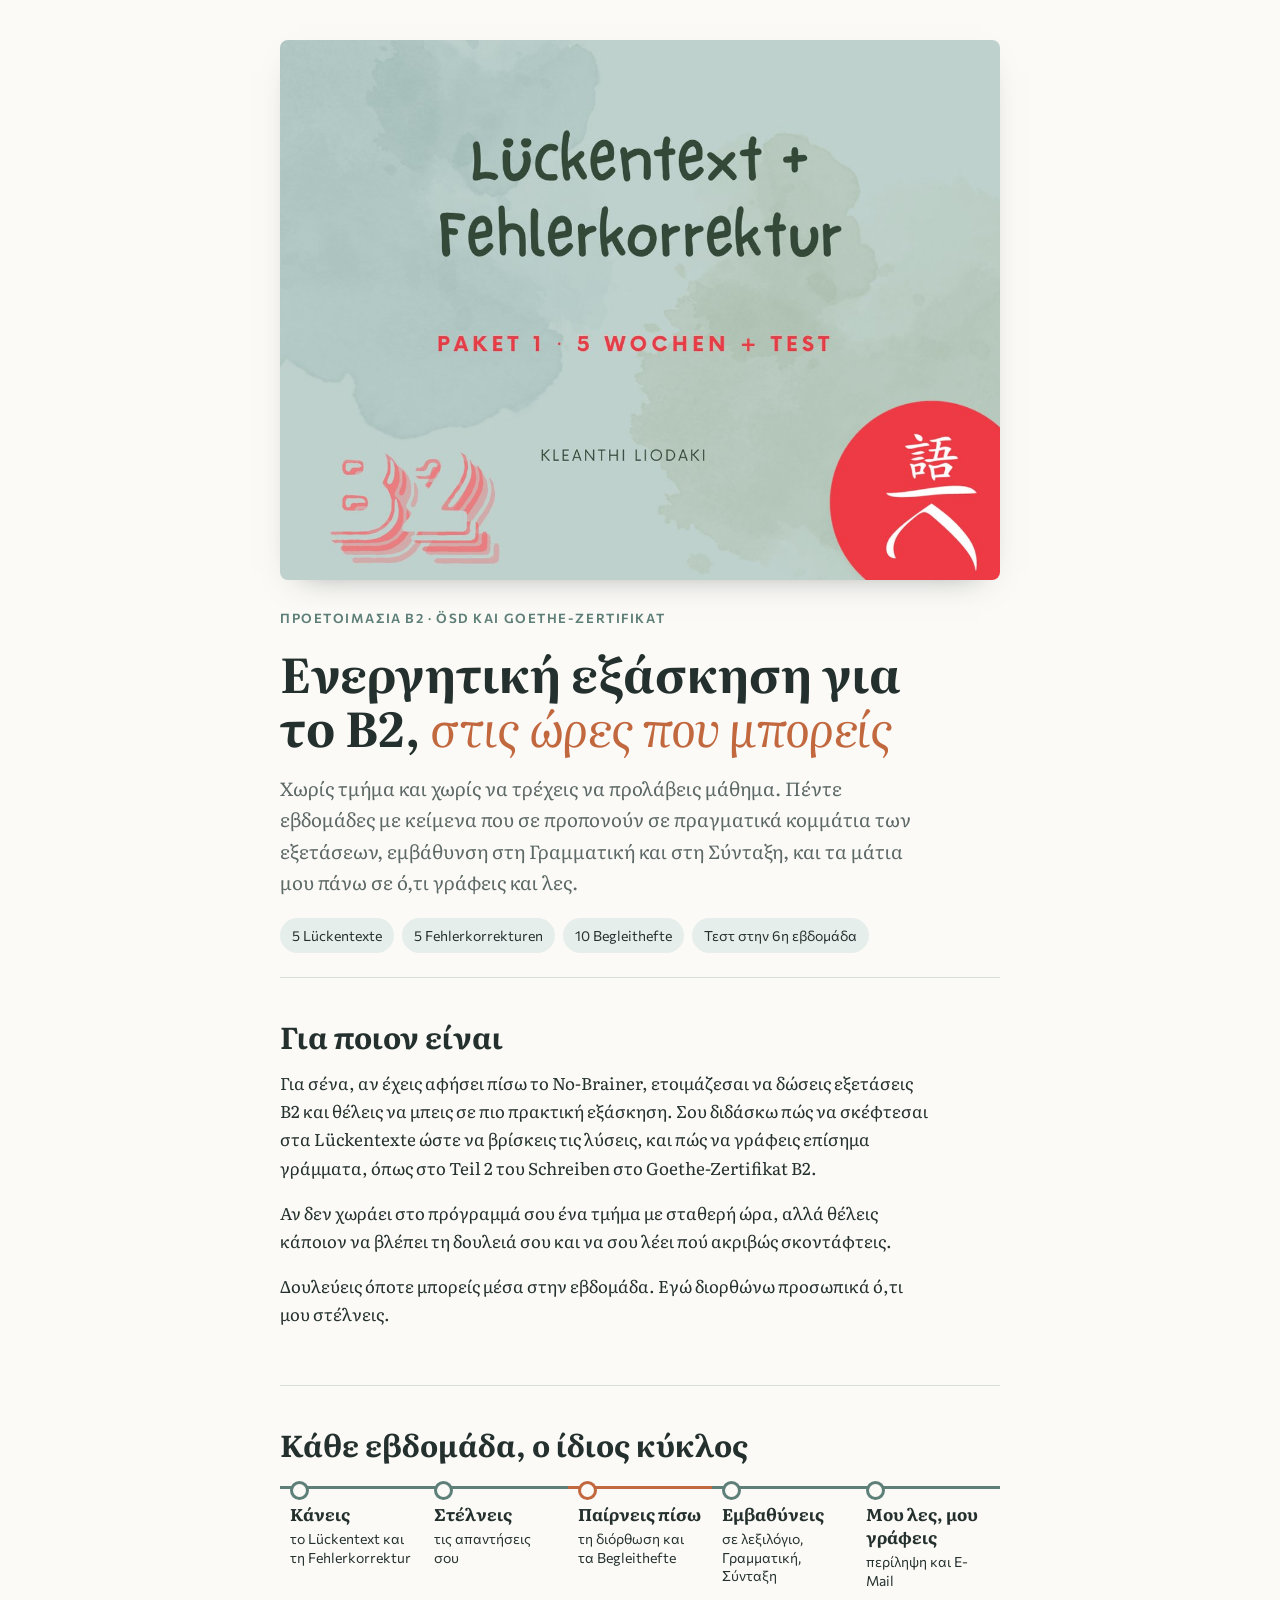
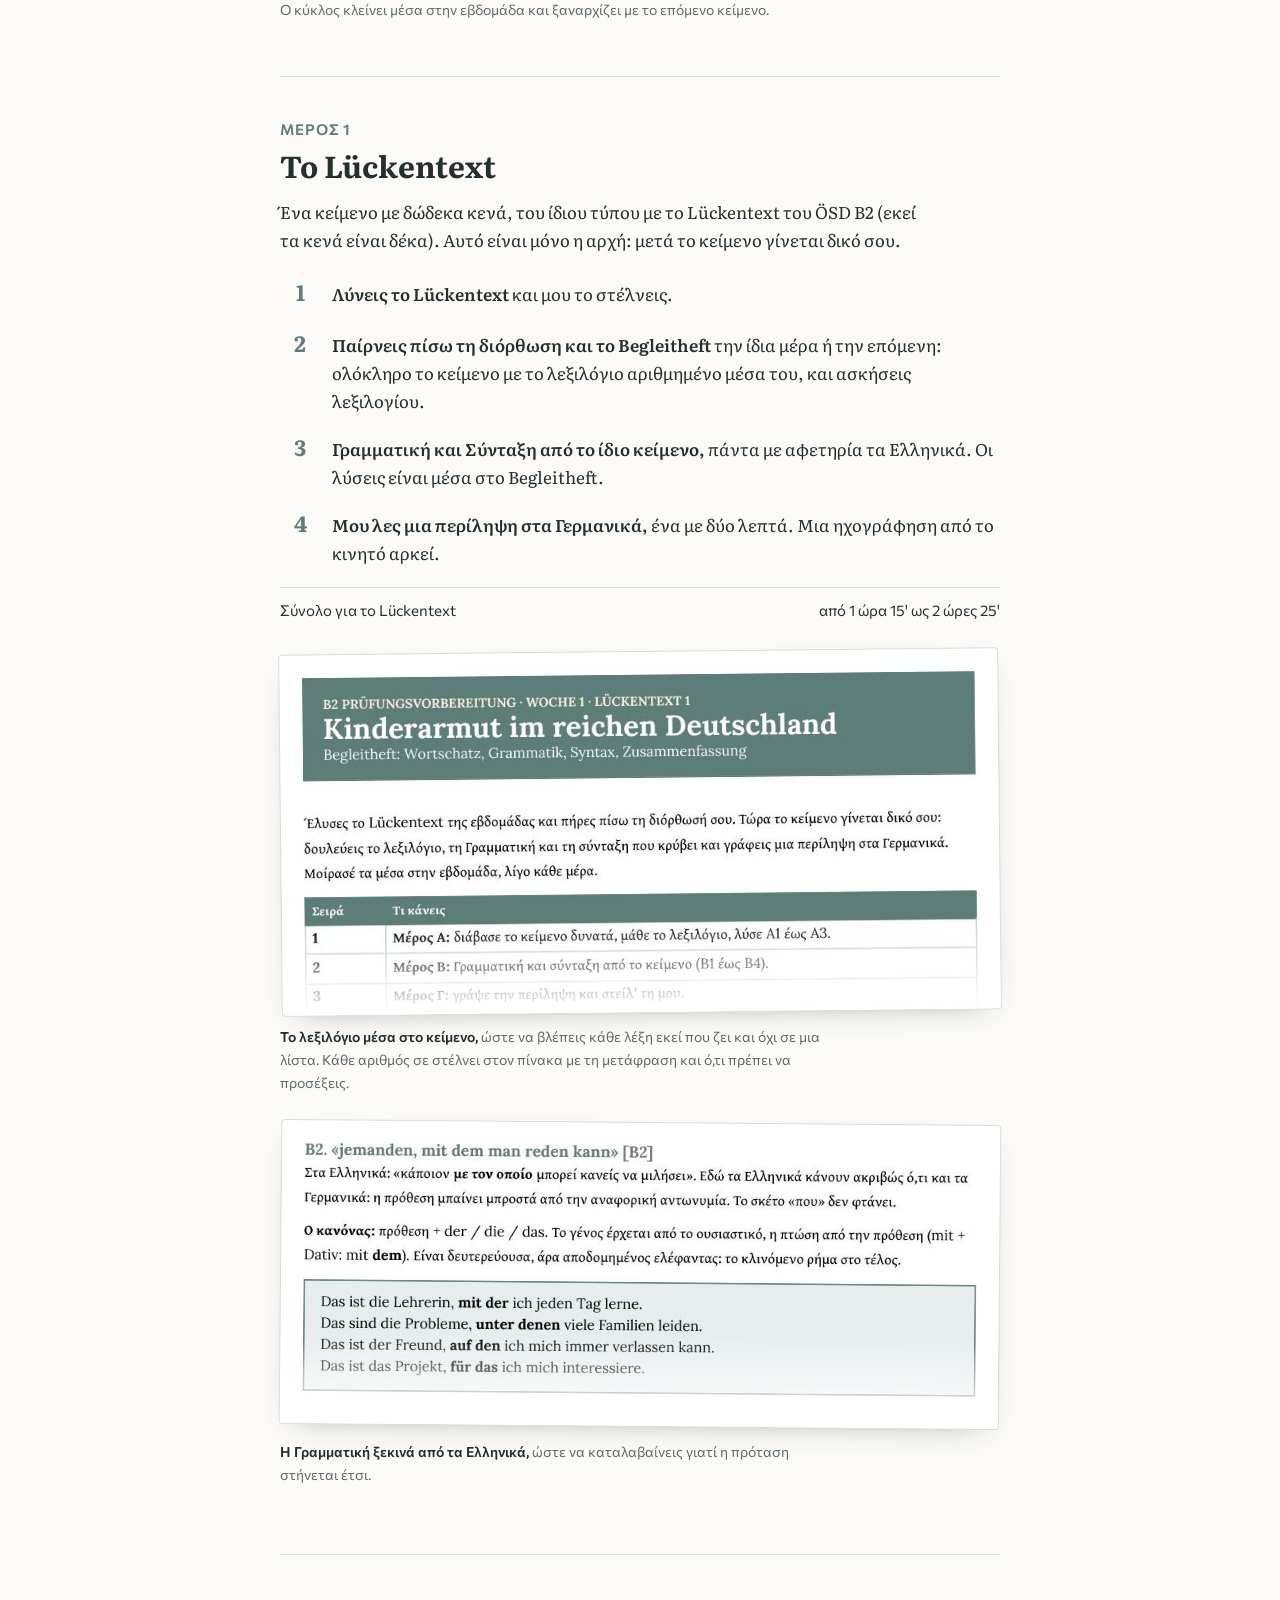
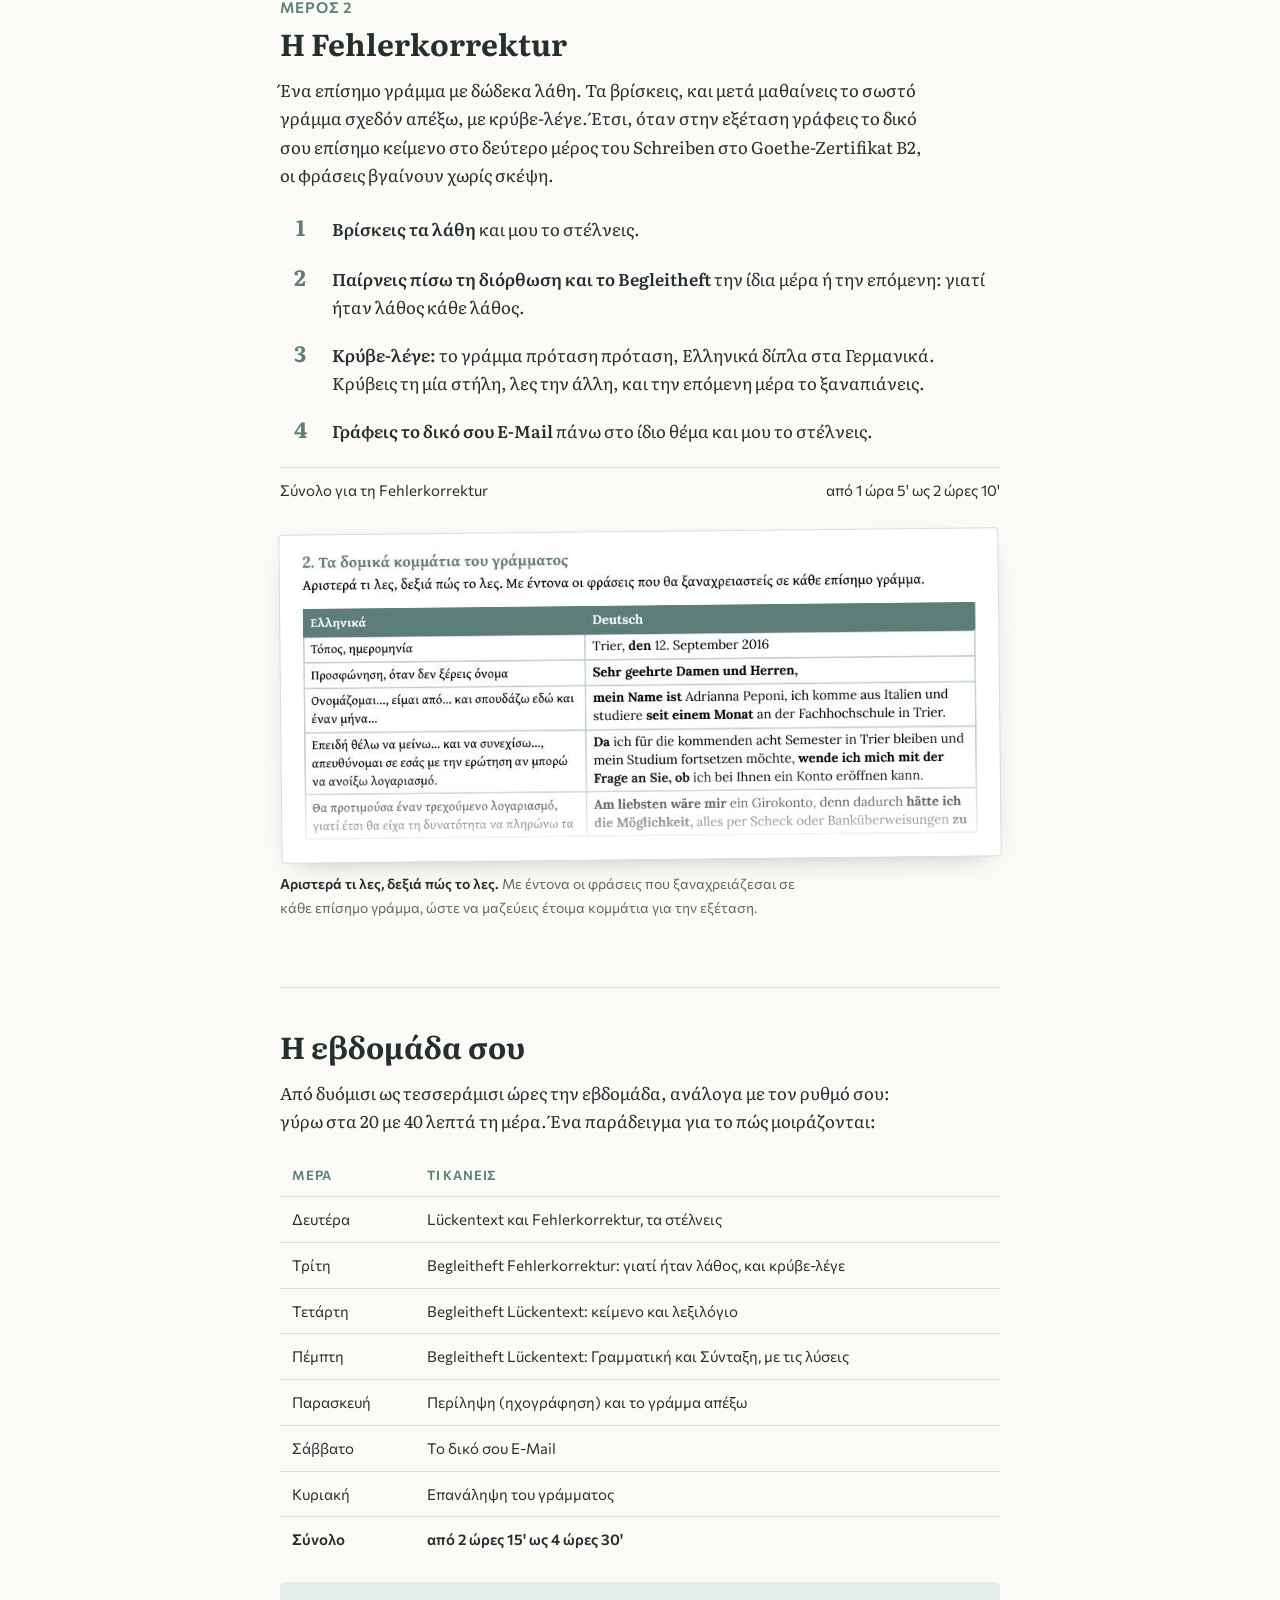
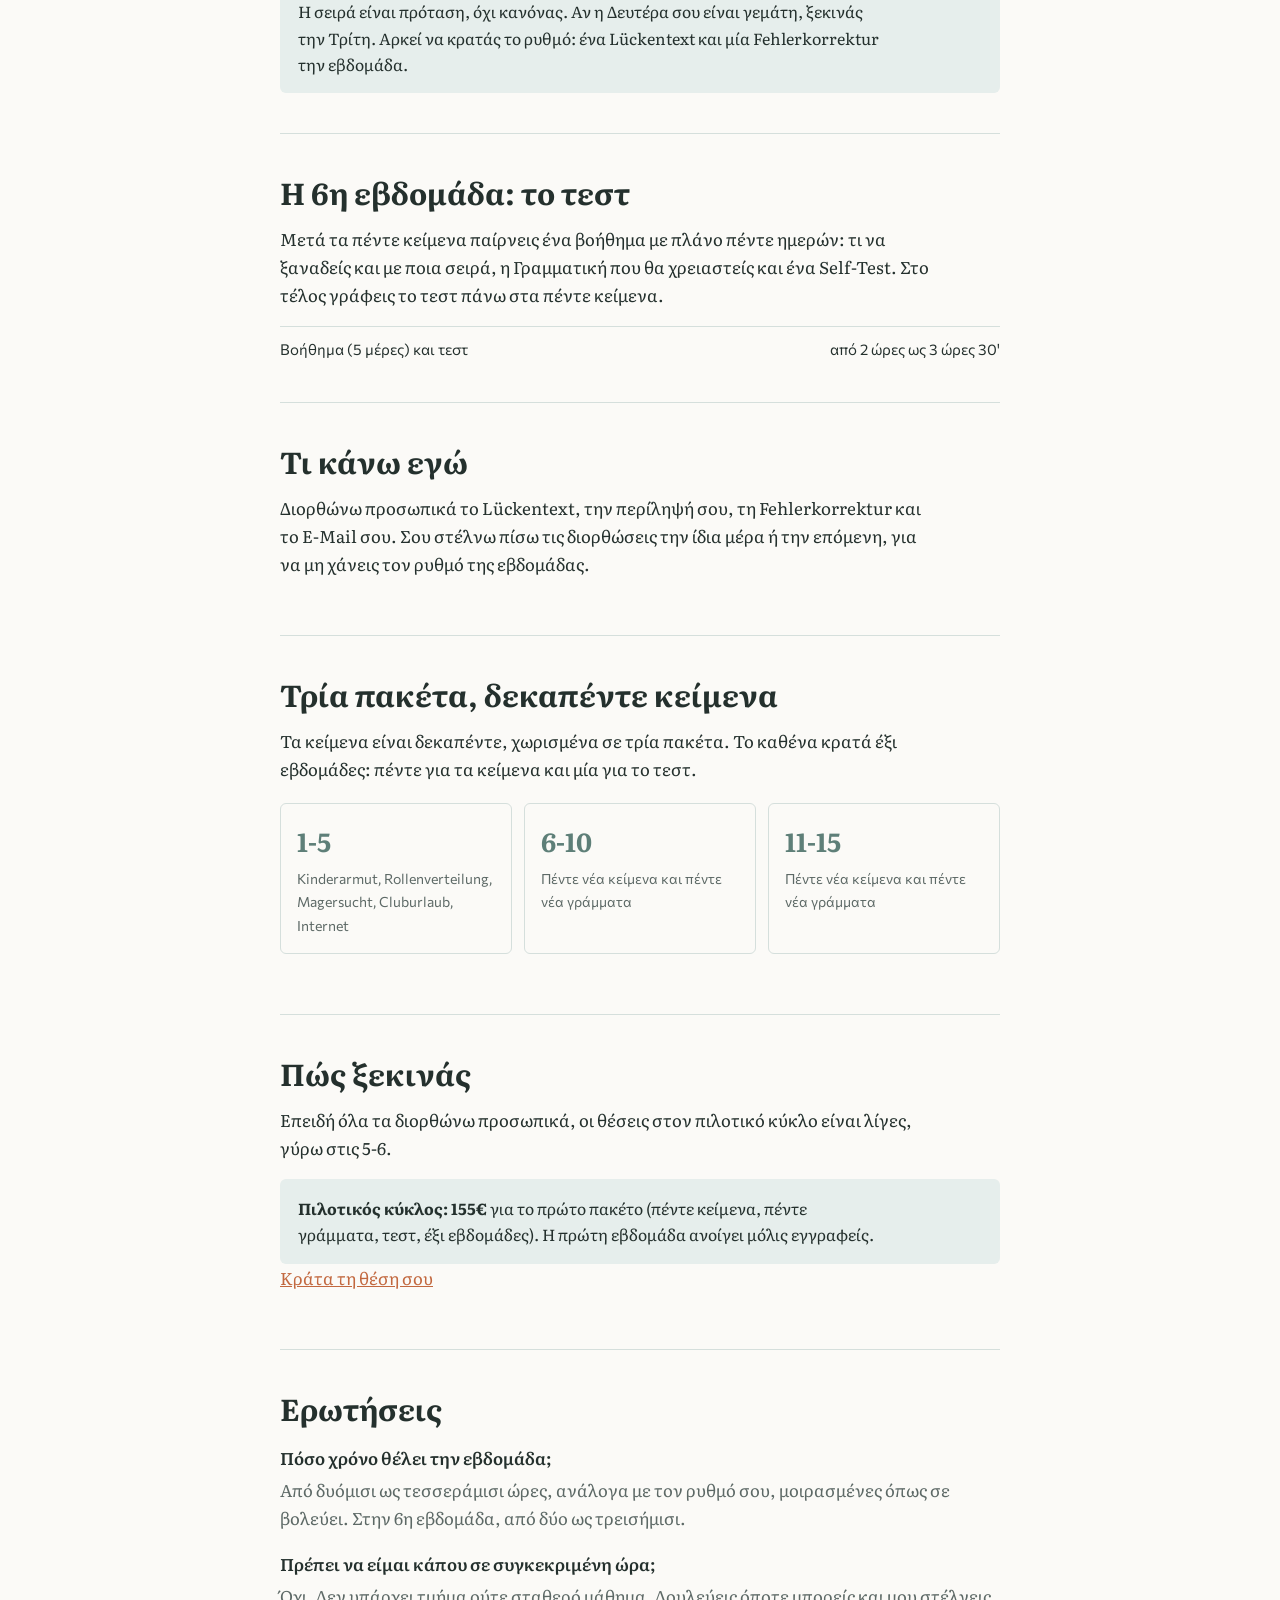
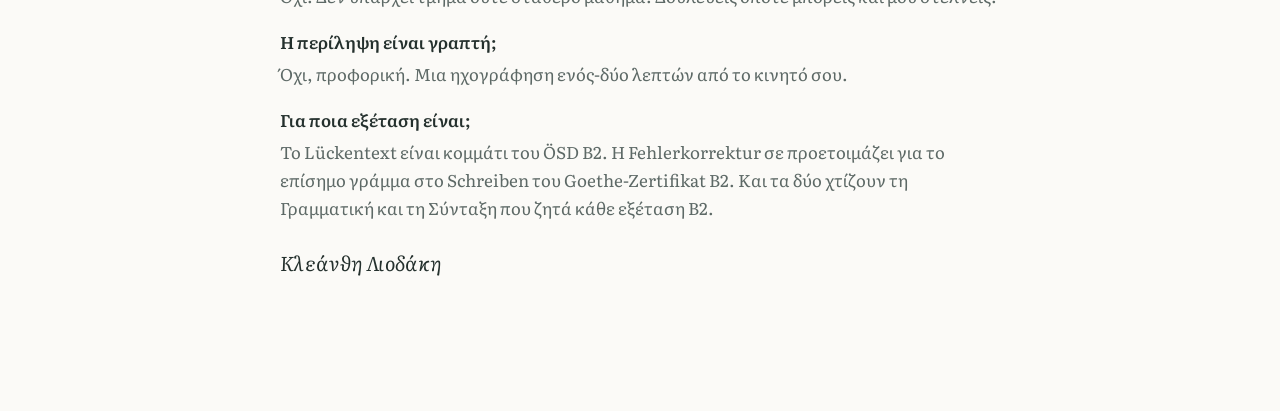
==== b2-lueckentext/index.html @ dd2ed9f5 "Add B2 Lückentext + Fehlerkorrektur page" ====
<!doctype html>
<html lang="el">
<head>
<meta charset="utf-8">
<meta name="viewport" content="width=device-width,initial-scale=1">
<meta name="robots" content="noindex">
<meta name="description" content="Πιλοτικός κύκλος B2: Lückentext + Fehlerkorrektur, πέντε εβδομάδες με προσωπική διόρθωση. Κλεάνθη Λιοδάκη.">
<meta property="og:title" content="B2 Lückentext + Fehlerkorrektur · Κλεάνθη Λιοδάκη">
<meta property="og:image" content="https://kleanthiliodaki.com/b2-lueckentext/cover.jpg">
<title>B2 Lückentext + Fehlerkorrektur · Κλεάνθη Λιοδάκη</title>
<link rel="preconnect" href="https://fonts.googleapis.com">
<link rel="preconnect" href="https://fonts.gstatic.com" crossorigin>
<link rel="stylesheet" href="https://fonts.googleapis.com/css2?family=Literata:ital,opsz,wght@0,7..72,400;0,7..72,600;0,7..72,700;1,7..72,400&family=Commissioner:wght@400;500;600&display=swap">
<style>
/* Layout: μία στήλη ανάγνωσης που κατεβαίνει σαν τη διαδρομή της εβδομάδας· δείγματα docs ως «φύλλα» πάνω στο χαρτί. Παλέτα από τα docs της Κλεάνθης. */
:root{
  --paper:#FBFAF7; --ink:#24302D; --muted:#5D6966; --sage:#5E7F78; --sage-soft:#E6EEEC;
  --clay:#C2683F; --clay-soft:#F6E6DC; --line:#D5DFDC; --sheet:#FFFFFF;
  --display:"Literata", Georgia, "Times New Roman", serif;
  --body:"Literata", Georgia, "Times New Roman", serif;
  --ui:"Commissioner", "Segoe UI", system-ui, sans-serif;
}
@media (prefers-color-scheme: dark){:root:not([data-theme="light"]){
  --paper:#161C1B; --ink:#E8EEEC; --muted:#A3B1AD; --sage:#8FB3AA; --sage-soft:#22302D;
  --clay:#E0906B; --clay-soft:#3A2A22; --line:#33413E; --sheet:#1E2624; color-scheme:dark}}
:root[data-theme="dark"]{
  --paper:#161C1B; --ink:#E8EEEC; --muted:#A3B1AD; --sage:#8FB3AA; --sage-soft:#22302D;
  --clay:#E0906B; --clay-soft:#3A2A22; --line:#33413E; --sheet:#1E2624; color-scheme:dark}
body{background:var(--paper);color:var(--ink);font-family:var(--body);font-size:17px;line-height:1.65;padding-inline:20px;padding-block:0 64px}
.wrap{max-width:720px;margin:0 auto}
.draft{font-family:var(--ui);font-size:13px;letter-spacing:.04em;background:var(--clay-soft);color:var(--clay);border:1px dashed var(--clay);padding:8px 12px;margin-top:20px;border-radius:6px}
header{padding-block:32px 24px}
.cover{display:block;width:100%;height:auto;border-radius:8px;margin-bottom:28px;box-shadow:0 12px 32px -20px rgba(36,48,45,.5)}
.eyebrow{font-family:var(--ui);font-size:13px;font-weight:600;letter-spacing:.12em;text-transform:uppercase;color:var(--sage)}
h1{font-family:var(--display);font-weight:700;font-size:clamp(32px,6vw,48px);line-height:1.12;margin:.35em 0 .4em;text-wrap:balance}
h1 em{font-style:italic;font-weight:400;color:var(--clay)}
.lead{font-size:19px;color:var(--muted);max-width:60ch}
h2{font-family:var(--display);font-size:clamp(24px,4vw,30px);line-height:1.2;margin:0 0 .5em;text-wrap:balance}
h3{font-family:var(--ui);font-size:15px;font-weight:600;letter-spacing:.06em;text-transform:uppercase;color:var(--sage);margin:0 0 .4em}
section{padding-block:40px;border-top:1px solid var(--line)}
p{margin:0 0 1em;max-width:65ch}
.pills{display:flex;flex-wrap:wrap;gap:8px;margin-top:20px}
.pill{font-family:var(--ui);font-size:14px;background:var(--sage-soft);color:var(--ink);padding:6px 12px;border-radius:999px}
/* ο κύκλος της εβδομάδας */
.loop{display:grid;grid-template-columns:repeat(5,minmax(0,1fr));gap:0;margin:24px 0 8px;counter-reset:s}
.loop div{position:relative;padding:14px 10px 0;border-top:3px solid var(--sage);font-family:var(--ui);font-size:14px;line-height:1.35;min-width:0}
.loop div:nth-child(3){border-top-color:var(--clay)}
.loop b{display:block;font-family:var(--display);font-size:17px;margin-bottom:4px}
.loop div::before{content:"";position:absolute;top:-8px;left:10px;width:13px;height:13px;border-radius:50%;background:var(--paper);border:3px solid var(--sage)}
.loop div:nth-child(3)::before{border-color:var(--clay)}
.loopnote{font-family:var(--ui);font-size:14px;color:var(--muted)}
@media (max-width:620px){.loop{grid-template-columns:1fr;gap:4px}.loop div{border-top:0;border-left:3px solid var(--sage);padding:4px 0 12px 18px}.loop div:nth-child(3){border-left-color:var(--clay)}.loop div::before{top:6px;left:-8px}}
/* βήματα */
ol.steps{list-style:none;padding:0;margin:20px 0;display:grid;gap:14px;counter-reset:st}
ol.steps li{counter-increment:st;display:grid;grid-template-columns:40px minmax(0,1fr);gap:12px;align-items:baseline}
ol.steps li::before{content:counter(st);font-family:var(--display);font-size:22px;font-weight:700;color:var(--sage);text-align:center}
ol.steps .t{font-family:var(--ui);font-size:14px;color:var(--muted);white-space:nowrap;font-variant-numeric:tabular-nums}
ol.steps strong{font-weight:600}
.total{font-family:var(--ui);font-size:15px;border-top:1px solid var(--line);padding-top:10px;display:flex;justify-content:space-between;gap:12px}
/* δείγματα */
figure{margin:28px 0}
.sheet{background:var(--sheet);border:1px solid var(--line);padding:10px;border-radius:4px;box-shadow:0 10px 30px -18px rgba(36,48,45,.45);transform:rotate(-.6deg);overflow:hidden;max-height:340px;position:relative}
figure:nth-of-type(even) .sheet{transform:rotate(.5deg)}
.sheet img{display:block;width:100%;height:auto}
.sheet::after{content:"";position:absolute;left:0;right:0;bottom:0;height:90px;background:linear-gradient(to bottom,rgba(255,255,255,0),var(--sheet))}
figcaption{font-family:var(--ui);font-size:14px;color:var(--muted);margin-top:12px;max-width:60ch}
figcaption b{color:var(--ink);font-weight:600}
/* εβδομάδα */
.tablebox{overflow-x:auto;margin:20px 0}
table{border-collapse:collapse;width:100%;font-family:var(--ui);font-size:15px}
th,td{text-align:left;padding:10px 12px;border-bottom:1px solid var(--line);vertical-align:top}
th{font-weight:600;font-size:13px;letter-spacing:.06em;text-transform:uppercase;color:var(--sage)}
td.m{text-align:right;white-space:nowrap;font-variant-numeric:tabular-nums}
tr.wait td{color:var(--muted);font-style:italic}
tr.sum td{font-weight:600;border-bottom:0}
.note{background:var(--sage-soft);padding:16px 18px;border-radius:6px;font-size:16px}
.note p:last-child{margin:0}
.packs{display:grid;grid-template-columns:repeat(3,minmax(0,1fr));gap:12px;margin:20px 0}
.pack{border:1px solid var(--line);padding:16px;border-radius:6px;min-width:0}
.pack .n{font-family:var(--display);font-size:26px;font-weight:700;color:var(--sage)}
.pack p{font-family:var(--ui);font-size:14px;color:var(--muted);margin:4px 0 0}
@media (max-width:620px){.packs{grid-template-columns:1fr}}
dl{margin:0}
dt{font-weight:600;margin-top:18px}
dd{margin:4px 0 0;color:var(--muted)}
.sign{font-family:var(--display);font-style:italic;font-size:20px;margin-top:24px}
a{color:var(--clay)}
@media (prefers-reduced-motion:reduce){*{transition:none!important}}
</style>
</head>
<body>
<div class="wrap">

<header>
  <img class="cover" src="cover.jpg" alt="Lückentext + Fehlerkorrektur · Paket 1 · 5 Wochen + Test" width="1200" height="900">
  <div class="eyebrow">Προετοιμασία B2 · ÖSD και Goethe-Zertifikat</div>
  <h1>Ενεργητική εξάσκηση για το B2, <em>στις ώρες που μπορείς</em></h1>
  <p class="lead">Χωρίς τμήμα και χωρίς να τρέχεις να προλάβεις μάθημα. Πέντε εβδομάδες με κείμενα που σε προπονούν σε πραγματικά κομμάτια των εξετάσεων, εμβάθυνση στη Γραμματική και στη Σύνταξη, και τα μάτια μου πάνω σε ό,τι γράφεις και λες.</p>
  <div class="pills"><span class="pill">5 Lückentexte</span><span class="pill">5 Fehlerkorrekturen</span><span class="pill">10 Begleithefte</span><span class="pill">Τεστ στην 6η εβδομάδα</span></div>
</header>

<section>
  <h2>Για ποιον είναι</h2>
  <p>Για σένα, αν έχεις αφήσει πίσω το No-Brainer, ετοιμάζεσαι να δώσεις εξετάσεις B2 και θέλεις να μπεις σε πιο πρακτική εξάσκηση. Σου διδάσκω πώς να σκέφτεσαι στα Lückentexte ώστε να βρίσκεις τις λύσεις, και πώς να γράφεις επίσημα γράμματα, όπως στο Teil 2 του Schreiben στο Goethe-Zertifikat B2.</p>
  <p>Αν δεν χωράει στο πρόγραμμά σου ένα τμήμα με σταθερή ώρα, αλλά θέλεις κάποιον να βλέπει τη δουλειά σου και να σου λέει πού ακριβώς σκοντάφτεις.</p>
  <p>Δουλεύεις όποτε μπορείς μέσα στην εβδομάδα. Εγώ διορθώνω προσωπικά ό,τι μου στέλνεις.</p>
</section>

<section>
  <h2>Κάθε εβδομάδα, ο ίδιος κύκλος</h2>
  <div class="loop" aria-label="Ο κύκλος της εβδομάδας">
    <div><b>Κάνεις</b>το Lückentext και τη Fehlerkorrektur</div>
    <div><b>Στέλνεις</b>τις απαντήσεις σου</div>
    <div><b>Παίρνεις πίσω</b>τη διόρθωση και τα Begleithefte</div>
    <div><b>Εμβαθύνεις</b>σε λεξιλόγιο, Γραμματική, Σύνταξη</div>
    <div><b>Μου λες, μου γράφεις</b>περίληψη και E-Mail</div>
  </div>
  <p class="loopnote">Ο κύκλος κλείνει μέσα στην εβδομάδα και ξαναρχίζει με το επόμενο κείμενο.</p>
</section>

<section>
  <h3>Μέρος 1</h3>
  <h2>Το Lückentext</h2>
  <p>Ένα κείμενο με δώδεκα κενά, του ίδιου τύπου με το Lückentext του ÖSD B2 (εκεί τα κενά είναι δέκα). Αυτό είναι μόνο η αρχή: μετά το κείμενο γίνεται δικό σου.</p>
  <ol class="steps">
    <li><span><strong>Λύνεις το Lückentext</strong> και μου το στέλνεις.</span></li>
    <li><span><strong>Παίρνεις πίσω τη διόρθωση και το Begleitheft</strong> την ίδια μέρα ή την επόμενη: ολόκληρο το κείμενο με το λεξιλόγιο αριθμημένο μέσα του, και ασκήσεις λεξιλογίου.</span></li>
    <li><span><strong>Γραμματική και Σύνταξη από το ίδιο κείμενο,</strong> πάντα με αφετηρία τα Ελληνικά. Οι λύσεις είναι μέσα στο Begleitheft.</span></li>
    <li><span><strong>Μου λες μια περίληψη στα Γερμανικά,</strong> ένα με δύο λεπτά. Μια ηχογράφηση από το κινητό αρκεί.</span></li>
  </ol>
  <div class="total"><span>Σύνολο για το Lückentext</span><span>από 1 ώρα 15' ως 2 ώρες 25'</span></div>

  <figure>
    <div class="sheet"><img src="probe-text.jpg" alt="Πρώτη σελίδα Begleitheft: το κείμενο Kinderarmut με αριθμημένες λέξεις και πίνακα λεξιλογίου" width="879" height="708"></div>
    <figcaption><b>Το λεξιλόγιο μέσα στο κείμενο,</b> ώστε να βλέπεις κάθε λέξη εκεί που ζει και όχι σε μια λίστα. Κάθε αριθμός σε στέλνει στον πίνακα με τη μετάφραση και ό,τι πρέπει να προσέξεις.</figcaption>
  </figure>
  <figure>
    <div class="sheet"><img src="probe-grammatik.jpg" alt="Άσκηση Γραμματικής: αναφορική πρόταση με πρόθεση, με εξήγηση από τα Ελληνικά" width="879" height="357"></div>
    <figcaption><b>Η Γραμματική ξεκινά από τα Ελληνικά,</b> ώστε να καταλαβαίνεις γιατί η πρόταση στήνεται έτσι.</figcaption>
  </figure>
</section>

<section>
  <h3>Μέρος 2</h3>
  <h2>Η Fehlerkorrektur</h2>
  <p>Ένα επίσημο γράμμα με δώδεκα λάθη. Τα βρίσκεις, και μετά μαθαίνεις το σωστό γράμμα σχεδόν απέξω, με κρύβε-λέγε. Έτσι, όταν στην εξέταση γράφεις το δικό σου επίσημο κείμενο στο δεύτερο μέρος του Schreiben στο Goethe-Zertifikat B2, οι φράσεις βγαίνουν χωρίς σκέψη.</p>
  <ol class="steps">
    <li><span><strong>Βρίσκεις τα λάθη</strong> και μου το στέλνεις.</span></li>
    <li><span><strong>Παίρνεις πίσω τη διόρθωση και το Begleitheft</strong> την ίδια μέρα ή την επόμενη: γιατί ήταν λάθος κάθε λάθος.</span></li>
    <li><span><strong>Κρύβε-λέγε:</strong> το γράμμα πρόταση πρόταση, Ελληνικά δίπλα στα Γερμανικά. Κρύβεις τη μία στήλη, λες την άλλη, και την επόμενη μέρα το ξαναπιάνεις.</span></li>
    <li><span><strong>Γράφεις το δικό σου E-Mail</strong> πάνω στο ίδιο θέμα και μου το στέλνεις.</span></li>
  </ol>
  <div class="total"><span>Σύνολο για τη Fehlerkorrektur</span><span>από 1 ώρα 5' ως 2 ώρες 10'</span></div>

  <figure>
    <div class="sheet"><img src="probe-kryve.jpg" alt="Πίνακας κρύβε-λέγε: ελληνική απόδοση δίπλα στο γερμανικό επίσημο γράμμα" width="879" height="387"></div>
    <figcaption><b>Αριστερά τι λες, δεξιά πώς το λες.</b> Με έντονα οι φράσεις που ξαναχρειάζεσαι σε κάθε επίσημο γράμμα, ώστε να μαζεύεις έτοιμα κομμάτια για την εξέταση.</figcaption>
  </figure>
</section>

<section>
  <h2>Η εβδομάδα σου</h2>
  <p>Από δυόμισι ως τεσσεράμισι ώρες την εβδομάδα, ανάλογα με τον ρυθμό σου: γύρω στα 20 με 40 λεπτά τη μέρα. Ένα παράδειγμα για το πώς μοιράζονται:</p>
  <div class="tablebox"><table>
    <thead><tr><th>Μέρα</th><th>Τι κάνεις</th></tr></thead>
    <tbody>
      <tr><td>Δευτέρα</td><td>Lückentext και Fehlerkorrektur, τα στέλνεις</td></tr>
      <tr><td>Τρίτη</td><td>Begleitheft Fehlerkorrektur: γιατί ήταν λάθος, και κρύβε-λέγε</td></tr>
      <tr><td>Τετάρτη</td><td>Begleitheft Lückentext: κείμενο και λεξιλόγιο</td></tr>
      <tr><td>Πέμπτη</td><td>Begleitheft Lückentext: Γραμματική και Σύνταξη, με τις λύσεις</td></tr>
      <tr><td>Παρασκευή</td><td>Περίληψη (ηχογράφηση) και το γράμμα απέξω</td></tr>
      <tr><td>Σάββατο</td><td>Το δικό σου E-Mail</td></tr>
      <tr><td>Κυριακή</td><td>Επανάληψη του γράμματος</td></tr>
      <tr class="sum"><td>Σύνολο</td><td>από 2 ώρες 15' ως 4 ώρες 30'</td></tr>
    </tbody>
  </table></div>
  <div class="note"><p>Η σειρά είναι πρόταση, όχι κανόνας. Αν η Δευτέρα σου είναι γεμάτη, ξεκινάς την Τρίτη. Αρκεί να κρατάς το ρυθμό: ένα Lückentext και μία Fehlerkorrektur την εβδομάδα.</p></div>
</section>

<section>
  <h2>Η 6η εβδομάδα: το τεστ</h2>
  <p>Μετά τα πέντε κείμενα παίρνεις ένα βοήθημα με πλάνο πέντε ημερών: τι να ξαναδείς και με ποια σειρά, η Γραμματική που θα χρειαστείς και ένα Self-Test. Στο τέλος γράφεις το τεστ πάνω στα πέντε κείμενα.</p>
  <div class="total"><span>Βοήθημα (5 μέρες) και τεστ</span><span>από 2 ώρες ως 3 ώρες 30'</span></div>
</section>

<section>
  <h2>Τι κάνω εγώ</h2>
  <p>Διορθώνω προσωπικά το Lückentext, την περίληψή σου, τη Fehlerkorrektur και το E-Mail σου. Σου στέλνω πίσω τις διορθώσεις την ίδια μέρα ή την επόμενη, για να μη χάνεις τον ρυθμό της εβδομάδας.</p>
</section>

<section>
  <h2>Τρία πακέτα, δεκαπέντε κείμενα</h2>
  <p>Τα κείμενα είναι δεκαπέντε, χωρισμένα σε τρία πακέτα. Το καθένα κρατά έξι εβδομάδες: πέντε για τα κείμενα και μία για το τεστ.</p>
  <div class="packs">
    <div class="pack"><div class="n">1-5</div><p>Kinderarmut, Rollenverteilung, Magersucht, Cluburlaub, Internet</p></div>
    <div class="pack"><div class="n">6-10</div><p>Πέντε νέα κείμενα και πέντε νέα γράμματα</p></div>
    <div class="pack"><div class="n">11-15</div><p>Πέντε νέα κείμενα και πέντε νέα γράμματα</p></div>
  </div>
</section>

<section>
  <h2>Πώς ξεκινάς</h2>
  <p>Επειδή όλα τα διορθώνω προσωπικά, οι θέσεις στον πιλοτικό κύκλο είναι λίγες, γύρω στις 5-6.</p>
  <div class="note"><p><b>Πιλοτικός κύκλος: 155€</b> για το πρώτο πακέτο (πέντε κείμενα, πέντε γράμματα, τεστ, έξι εβδομάδες). Η πρώτη εβδομάδα ανοίγει μόλις εγγραφείς.</p></div>
  <p><a href="https://kleanthi.thrivecart.com/b2-lueckentext-fehlerkorrektur/">Κράτα τη θέση σου</a></p>
</section>

<section>
  <h2>Ερωτήσεις</h2>
  <dl>
    <dt>Πόσο χρόνο θέλει την εβδομάδα;</dt>
    <dd>Από δυόμισι ως τεσσεράμισι ώρες, ανάλογα με τον ρυθμό σου, μοιρασμένες όπως σε βολεύει. Στην 6η εβδομάδα, από δύο ως τρεισήμισι.</dd>
    <dt>Πρέπει να είμαι κάπου σε συγκεκριμένη ώρα;</dt>
    <dd>Όχι. Δεν υπάρχει τμήμα ούτε σταθερό μάθημα. Δουλεύεις όποτε μπορείς και μου στέλνεις.</dd>
    <dt>Η περίληψη είναι γραπτή;</dt>
    <dd>Όχι, προφορική. Μια ηχογράφηση ενός-δύο λεπτών από το κινητό σου.</dd>
    <dt>Για ποια εξέταση είναι;</dt>
    <dd>Το Lückentext είναι κομμάτι του ÖSD B2. Η Fehlerkorrektur σε προετοιμάζει για το επίσημο γράμμα στο Schreiben του Goethe-Zertifikat B2. Και τα δύο χτίζουν τη Γραμματική και τη Σύνταξη που ζητά κάθε εξέταση B2.</dd>
  </dl>
  <p class="sign">Κλεάνθη Λιοδάκη</p>
</section>
</div>

</body>
</html>
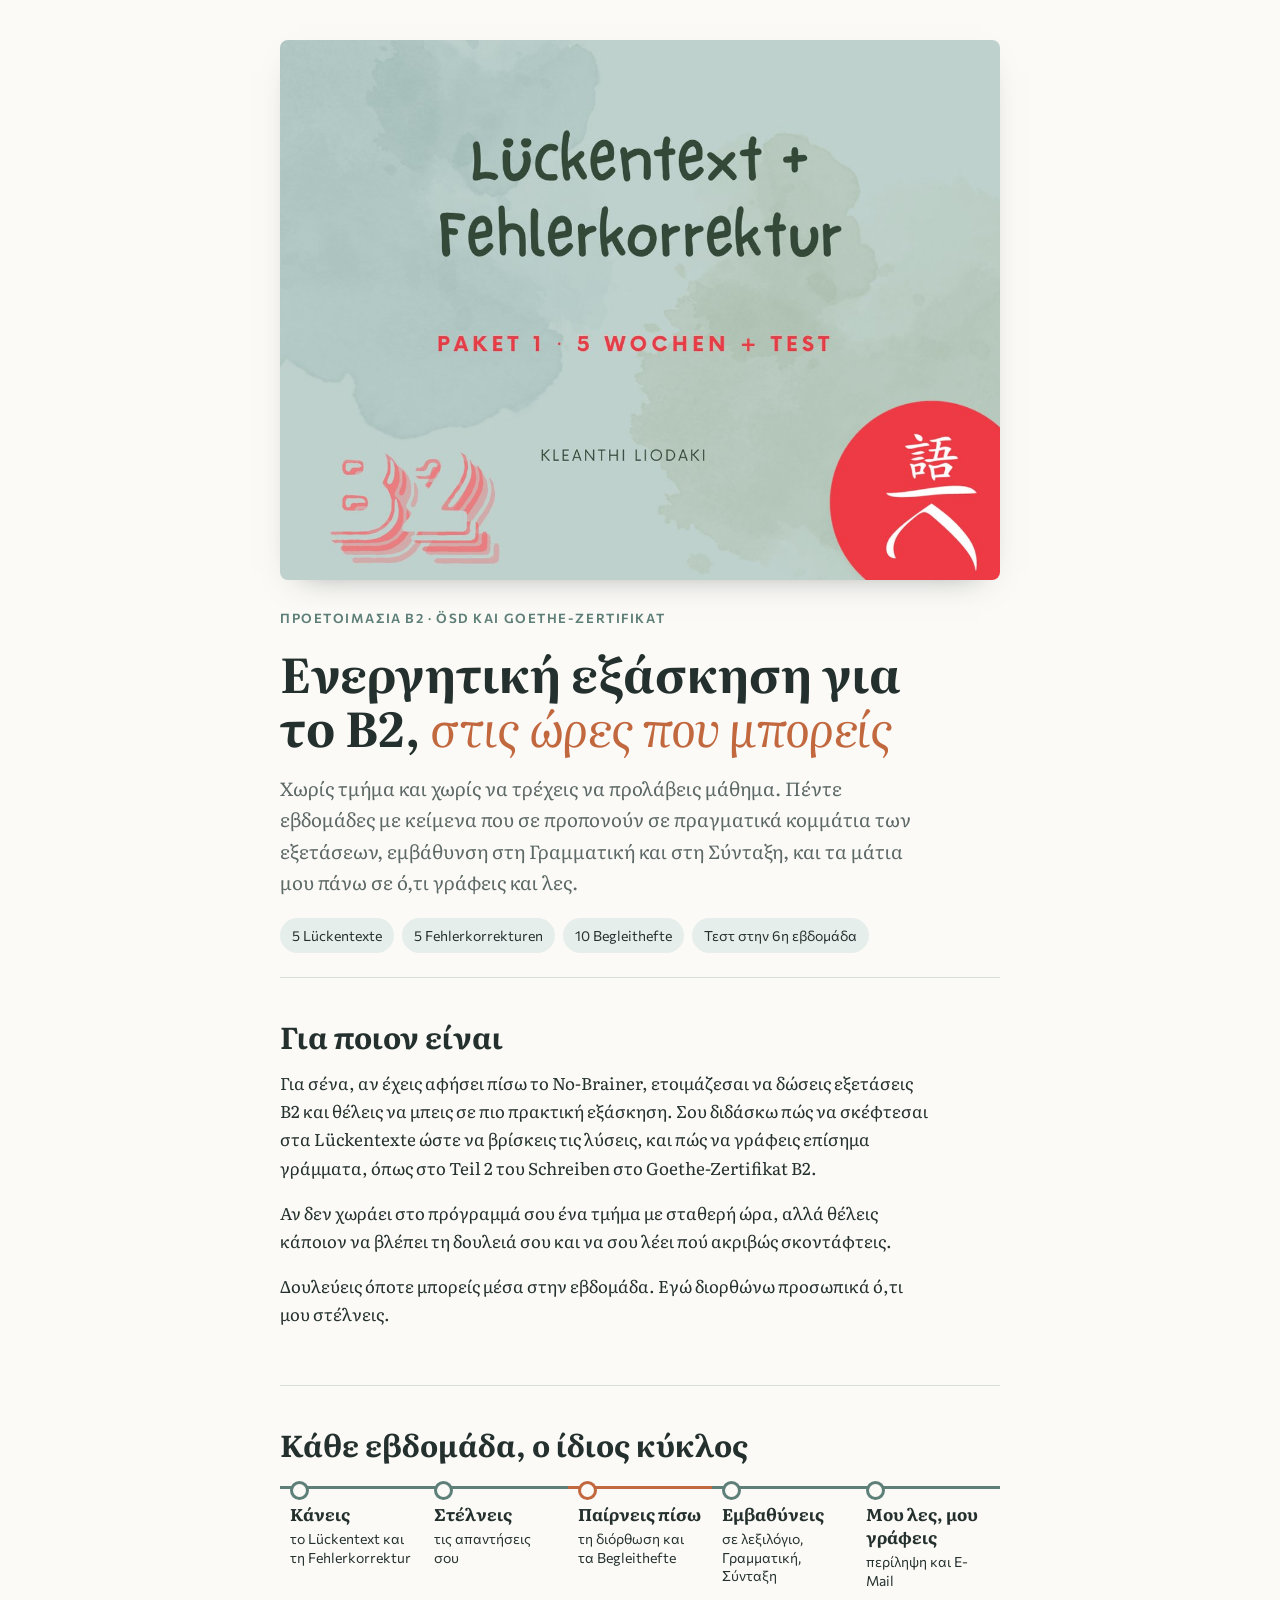
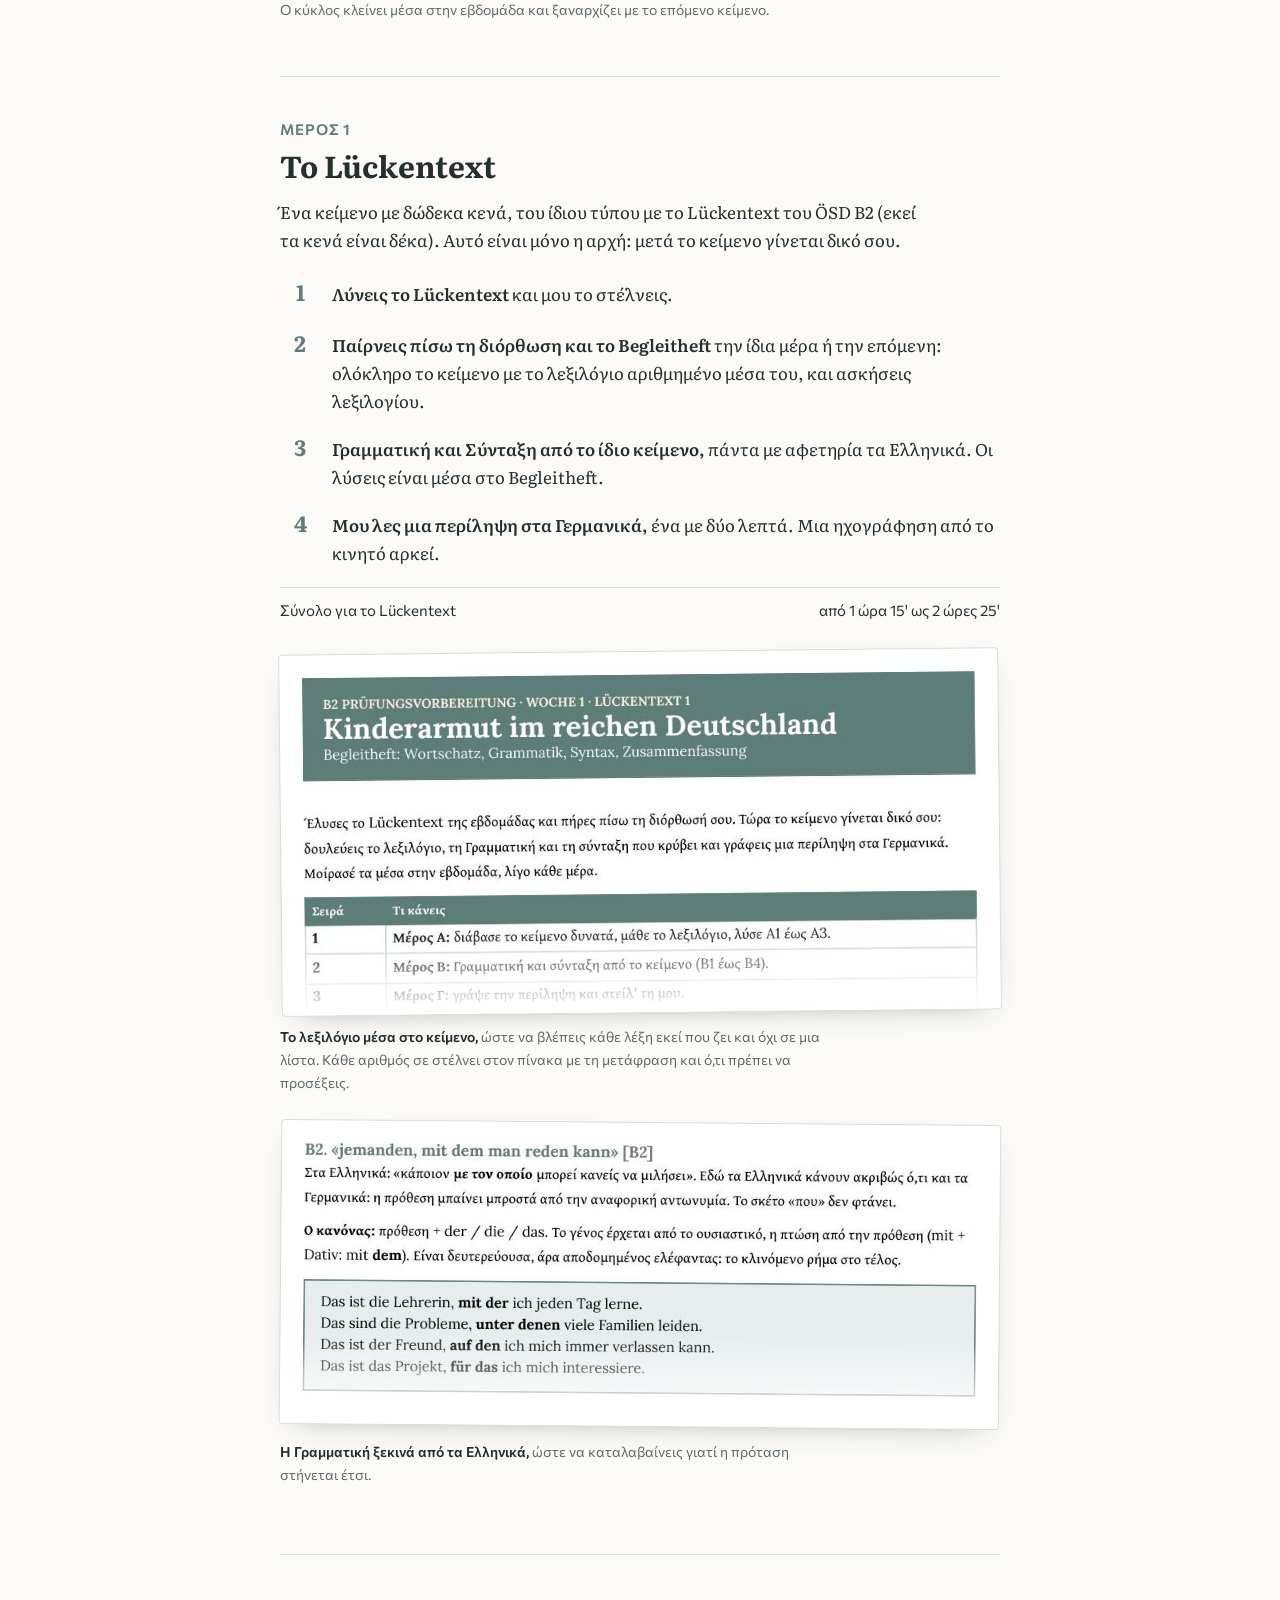
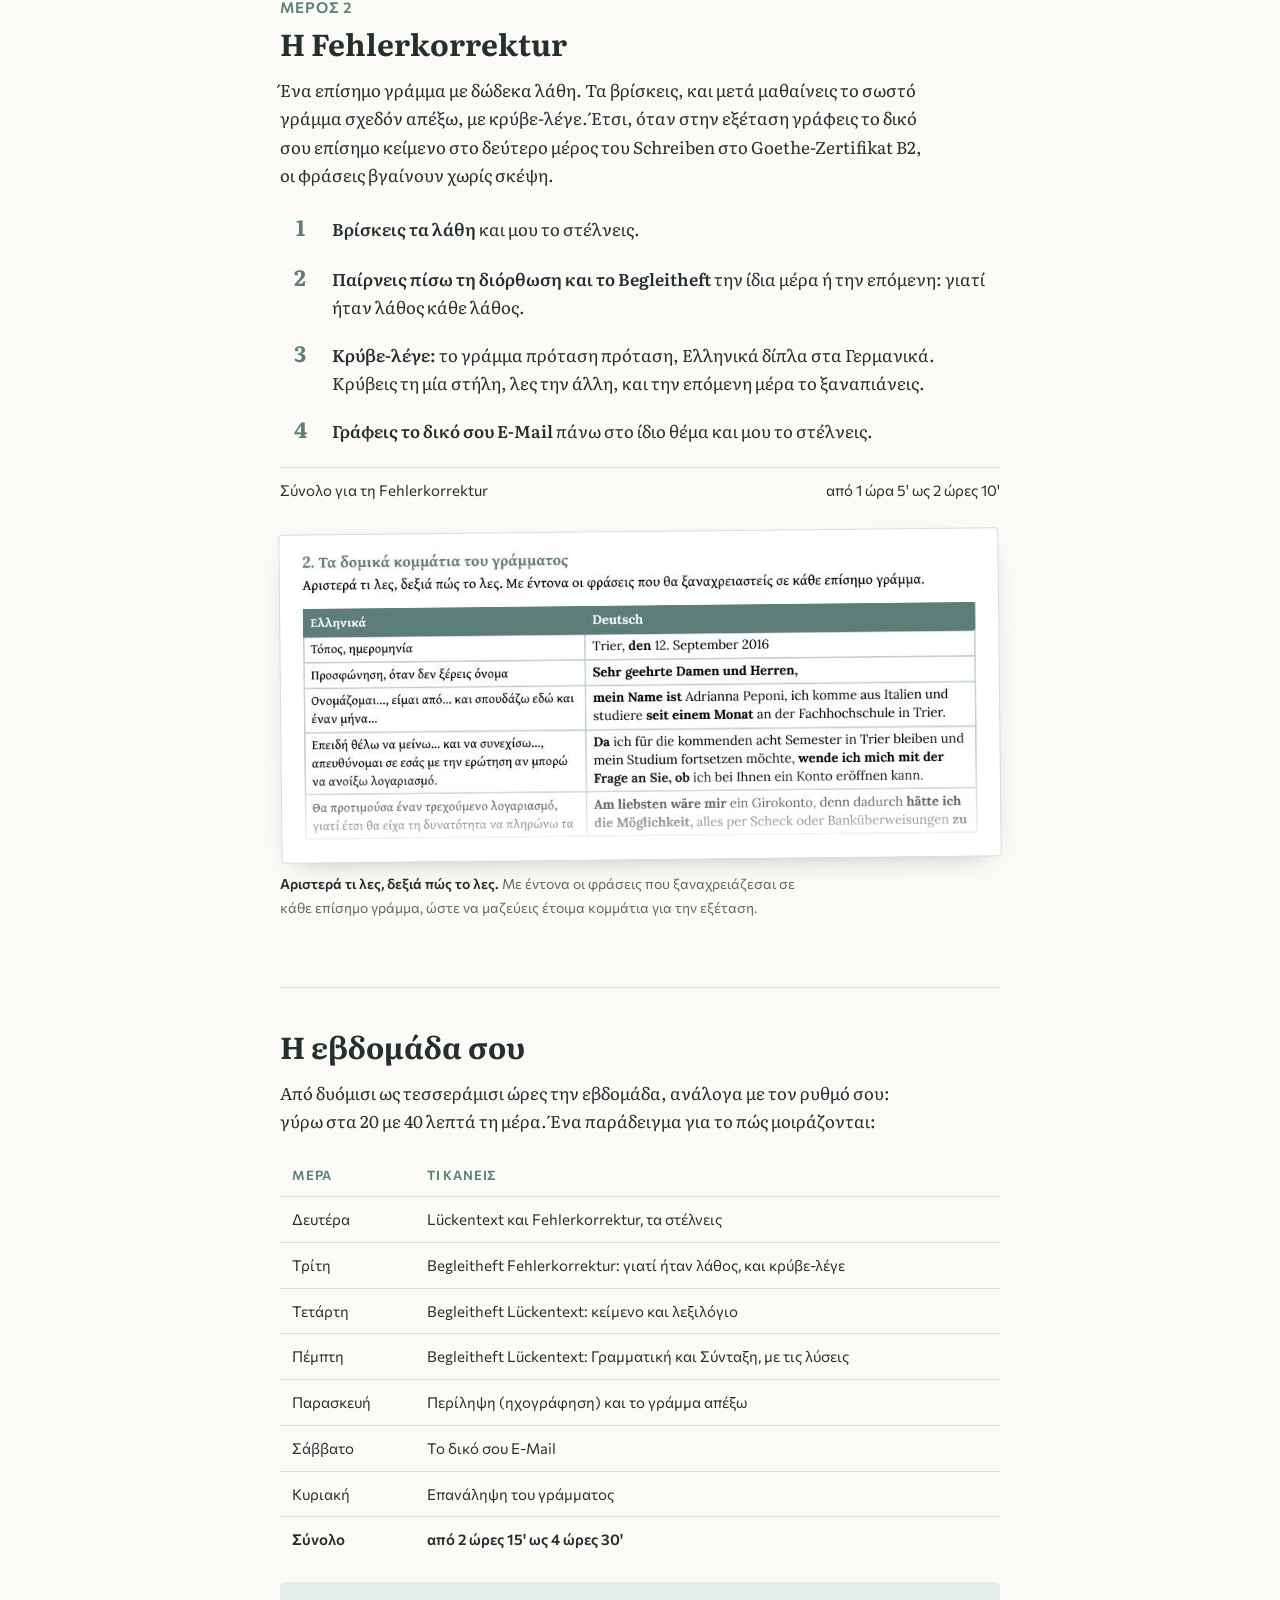
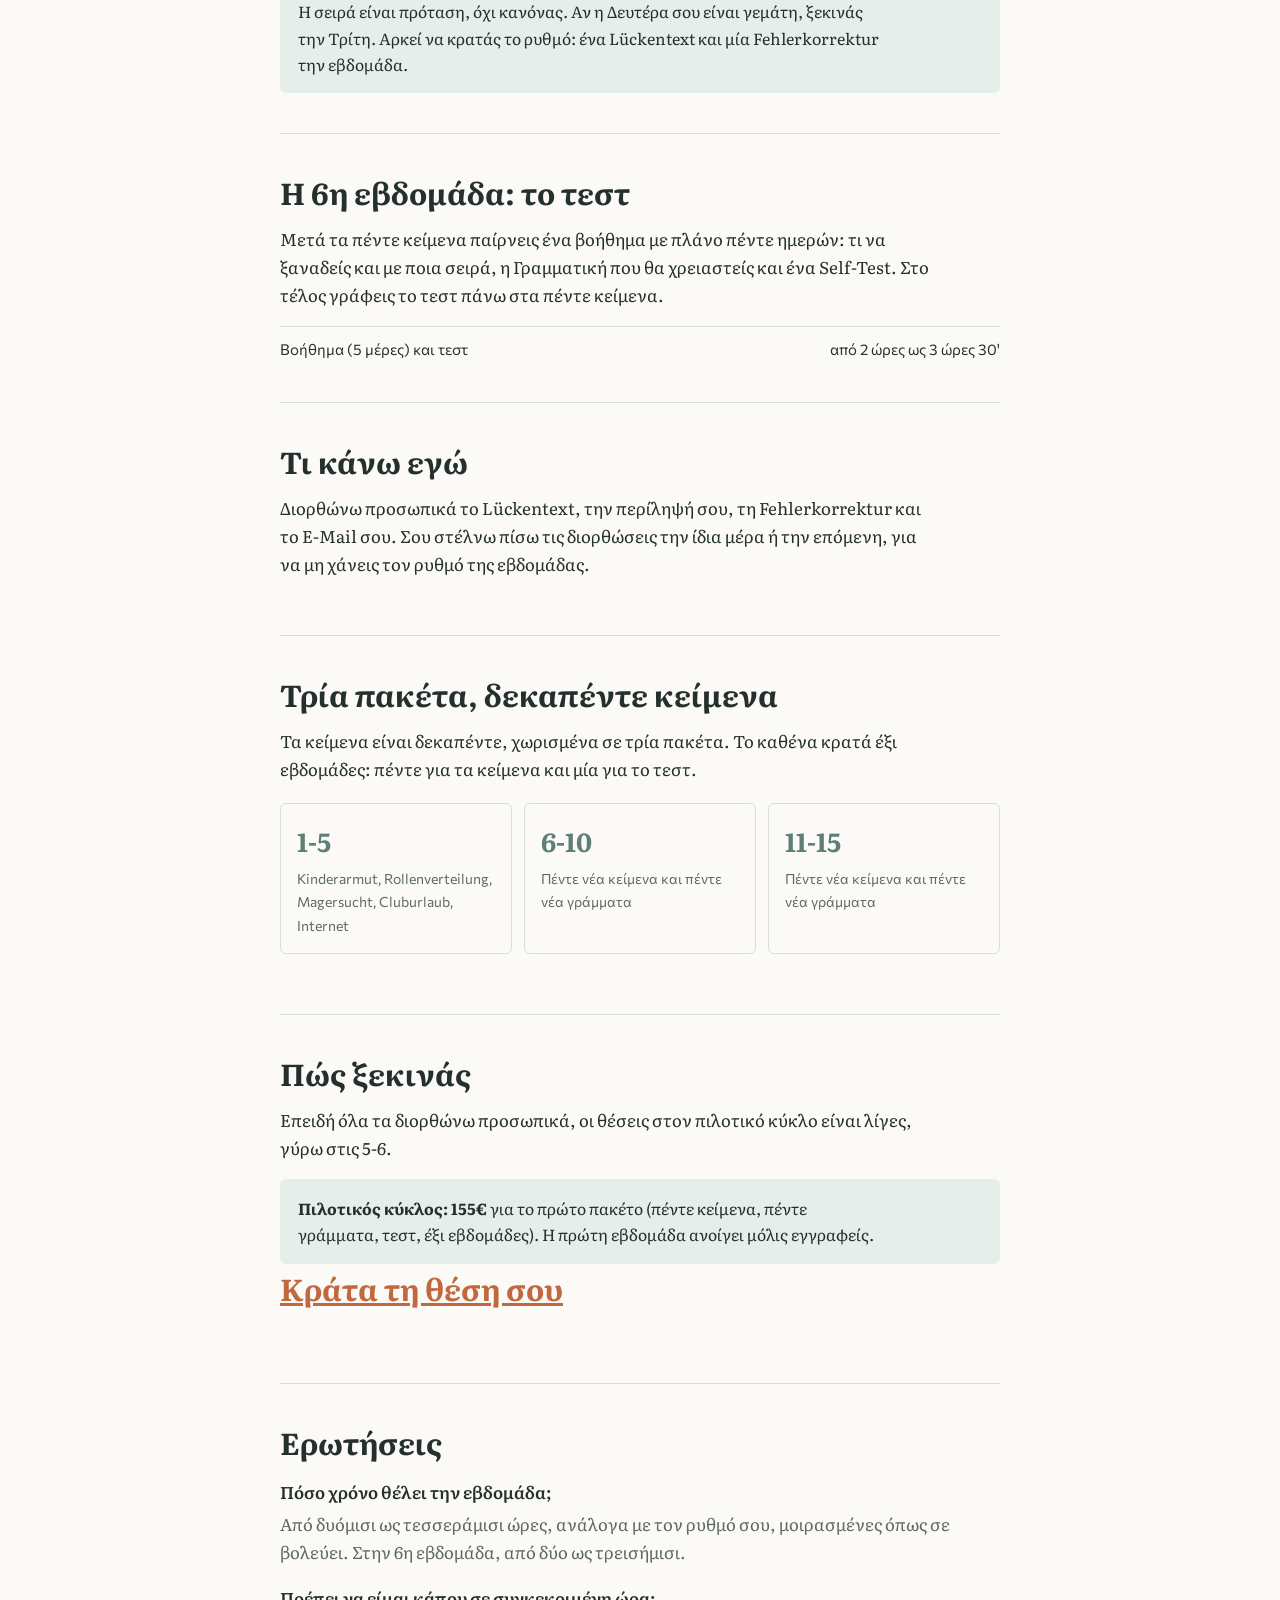
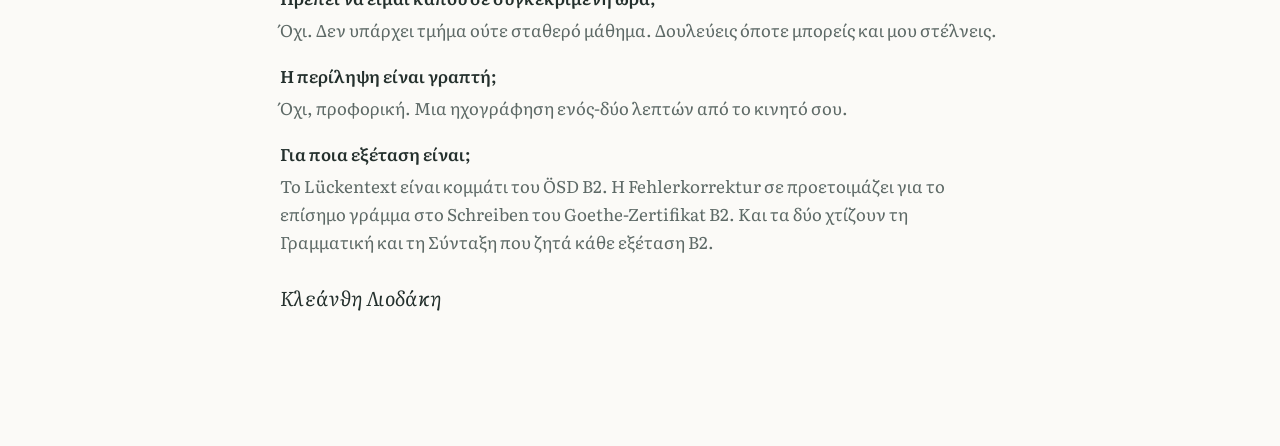
==== commit 0c58860e: "B2 Lückentext: μεγαλύτερο κουμπί «Κράτα τη θέση σου»" ====
--- a/b2-lueckentext/index.html
+++ b/b2-lueckentext/index.html
@@ -85,6 +85,7 @@
 dd{margin:4px 0 0;color:var(--muted)}
 .sign{font-family:var(--display);font-style:italic;font-size:20px;margin-top:24px}
 a{color:var(--clay)}
+.cta{font-family:var(--display);font-size:clamp(24px,5vw,30px);font-weight:700}
 @media (prefers-reduced-motion:reduce){*{transition:none!important}}
 </style>
 </head>
@@ -202,7 +203,7 @@
   <h2>Πώς ξεκινάς</h2>
   <p>Επειδή όλα τα διορθώνω προσωπικά, οι θέσεις στον πιλοτικό κύκλο είναι λίγες, γύρω στις 5-6.</p>
   <div class="note"><p><b>Πιλοτικός κύκλος: 155€</b> για το πρώτο πακέτο (πέντε κείμενα, πέντε γράμματα, τεστ, έξι εβδομάδες). Η πρώτη εβδομάδα ανοίγει μόλις εγγραφείς.</p></div>
-  <p><a href="https://kleanthi.thrivecart.com/b2-lueckentext-fehlerkorrektur/">Κράτα τη θέση σου</a></p>
+  <p class="cta"><a href="https://kleanthi.thrivecart.com/b2-lueckentext-fehlerkorrektur/">Κράτα τη θέση σου</a></p>
 </section>
 
 <section>
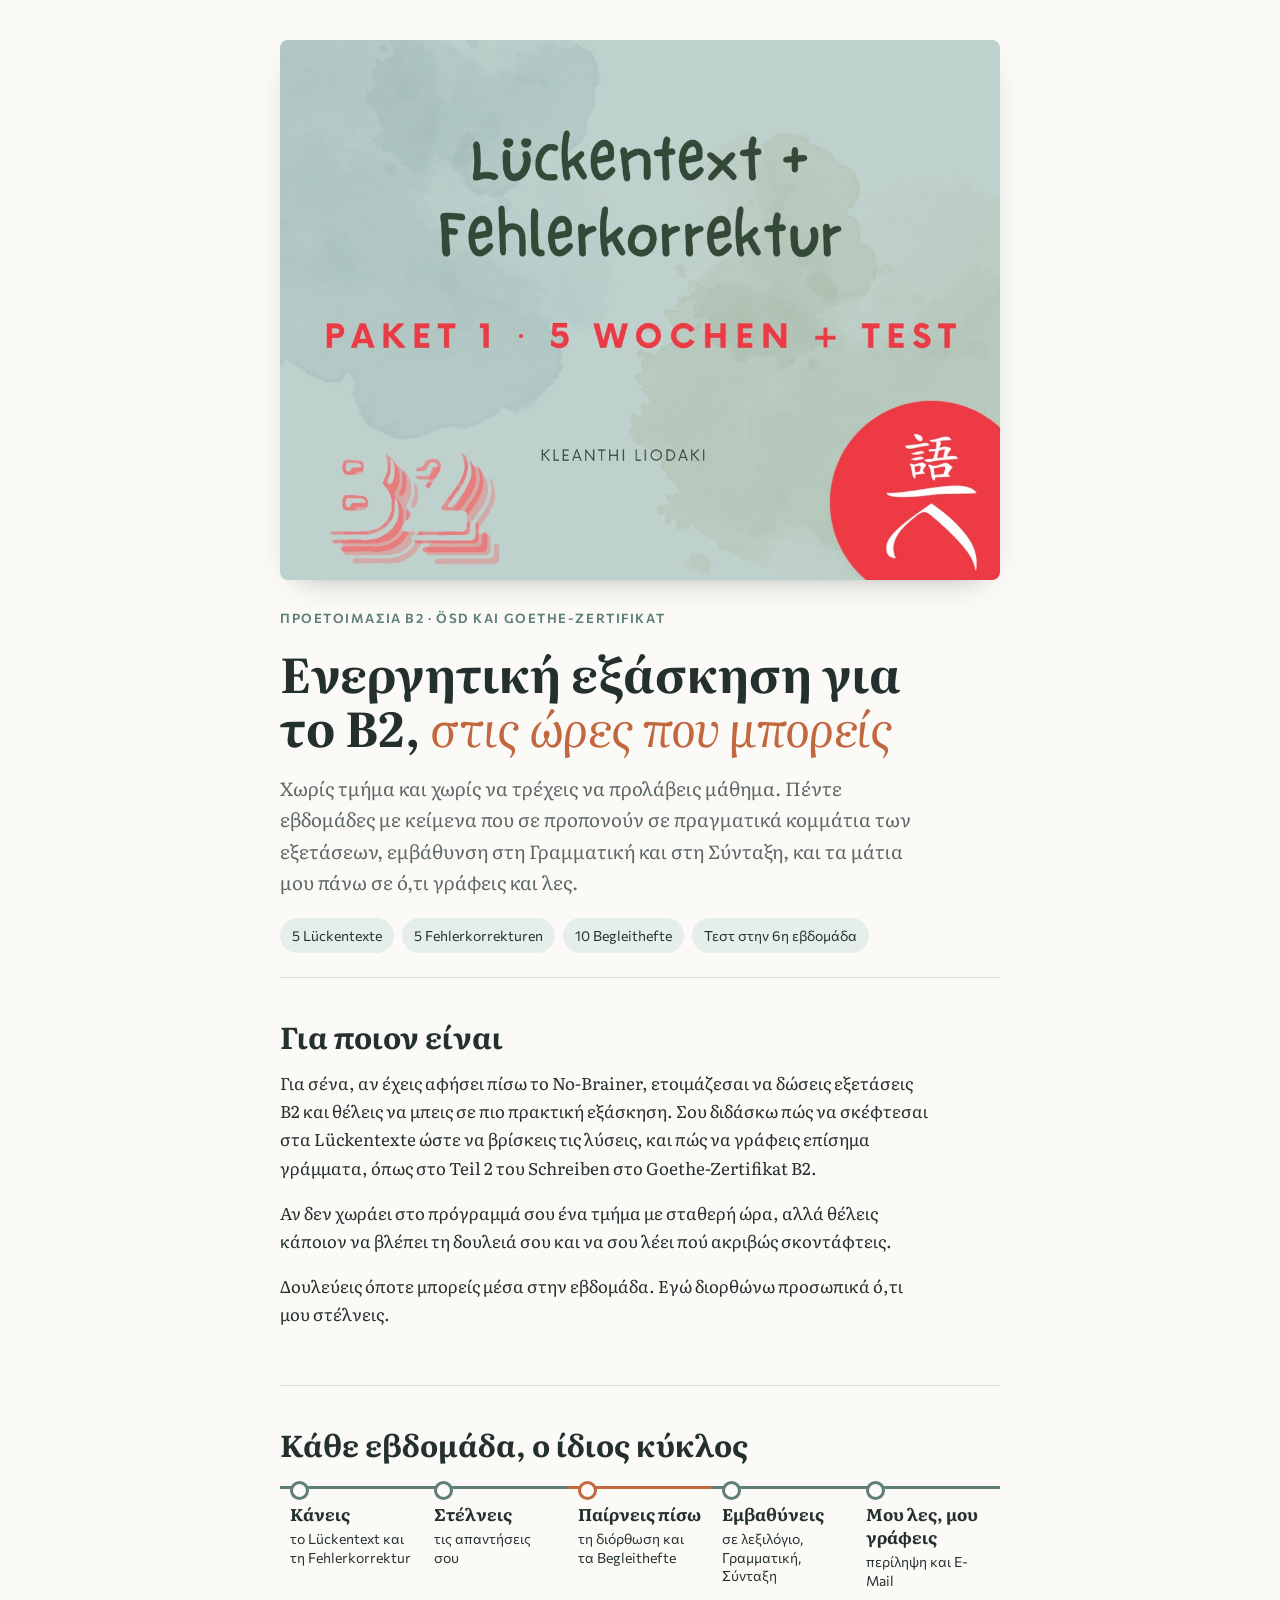
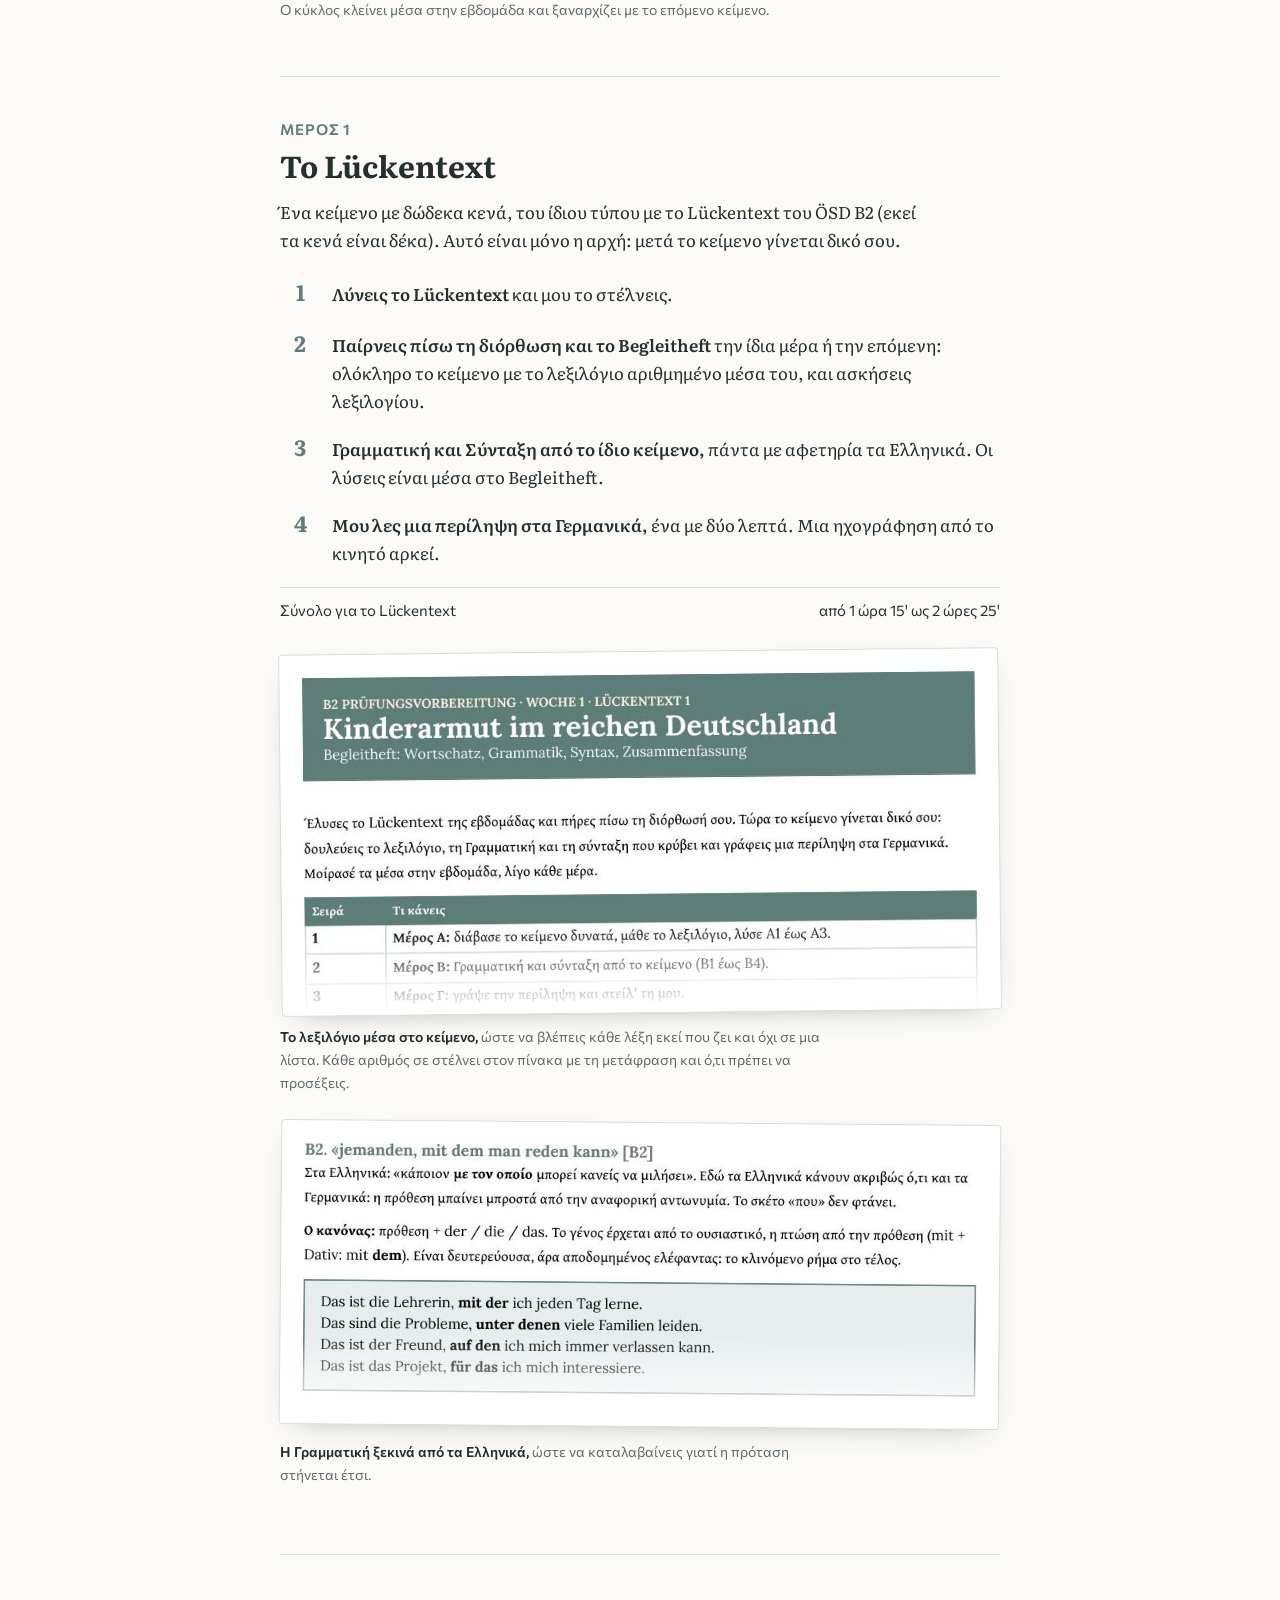
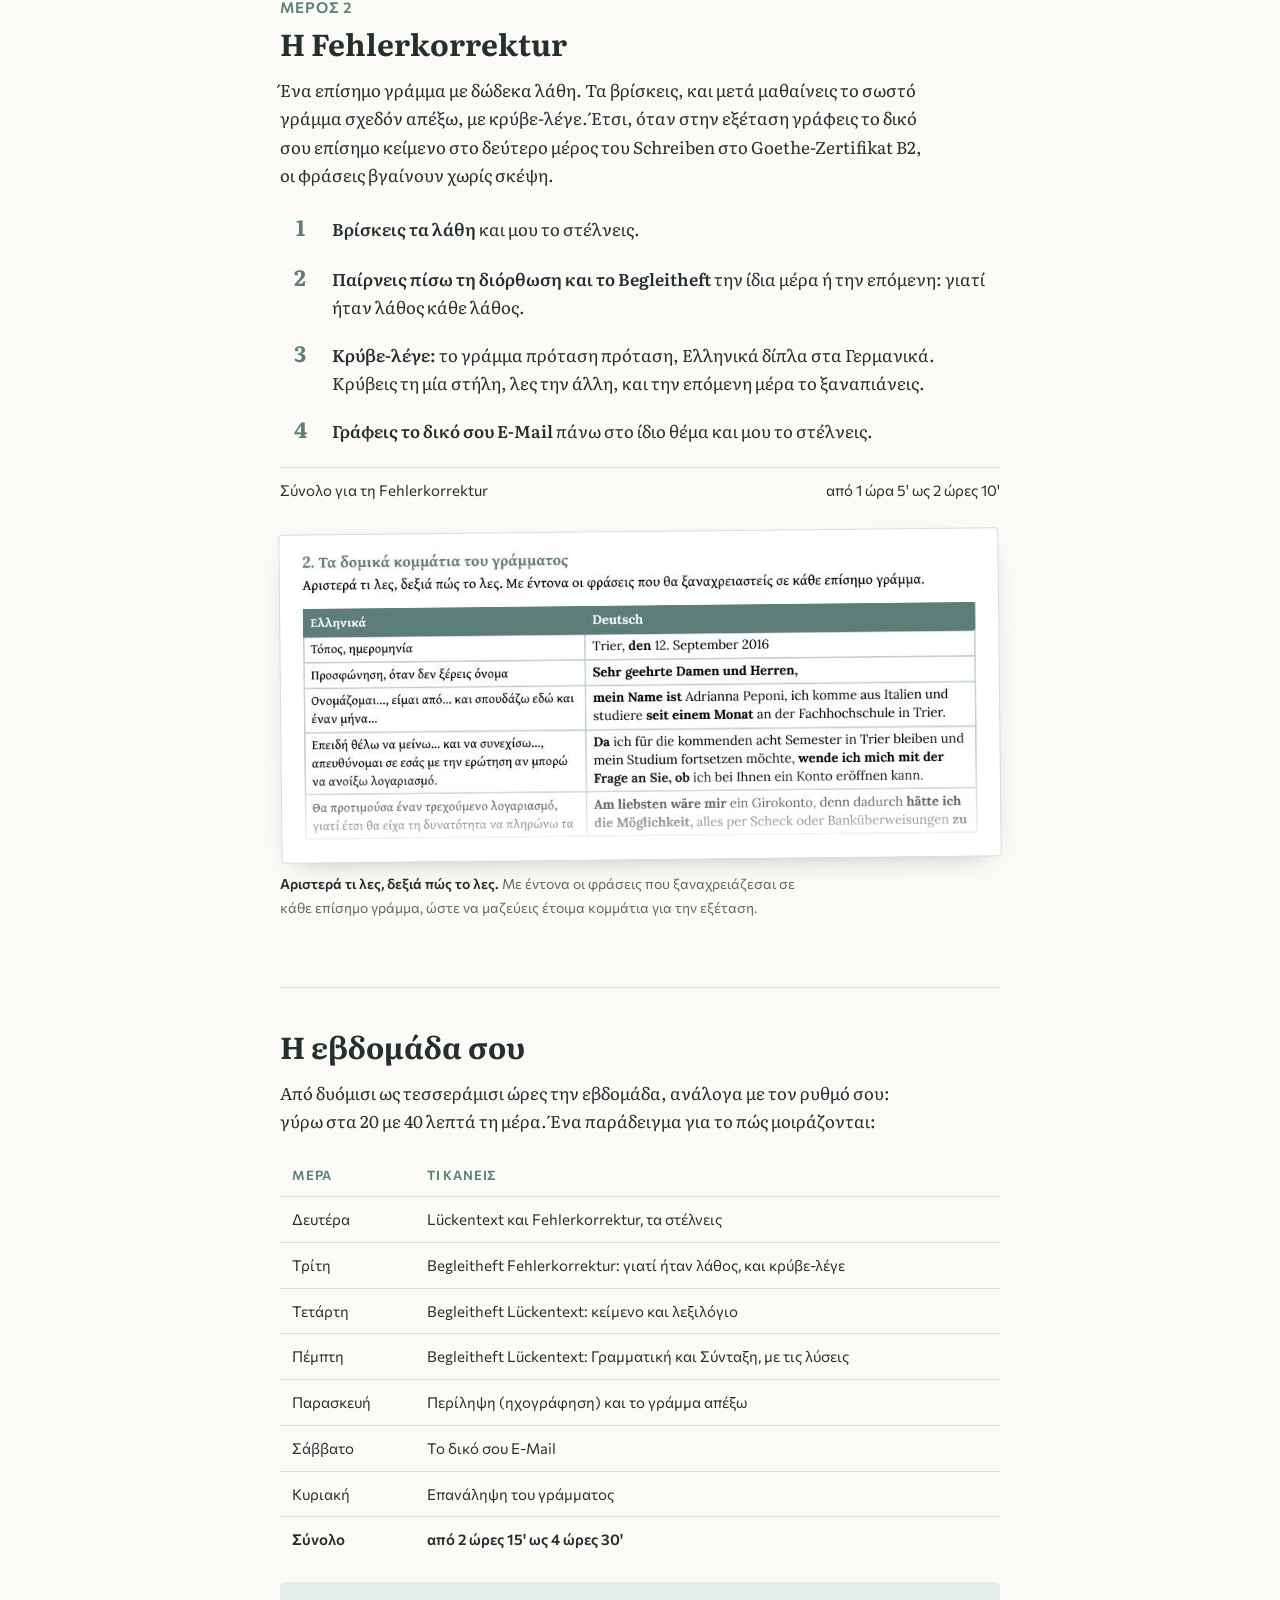
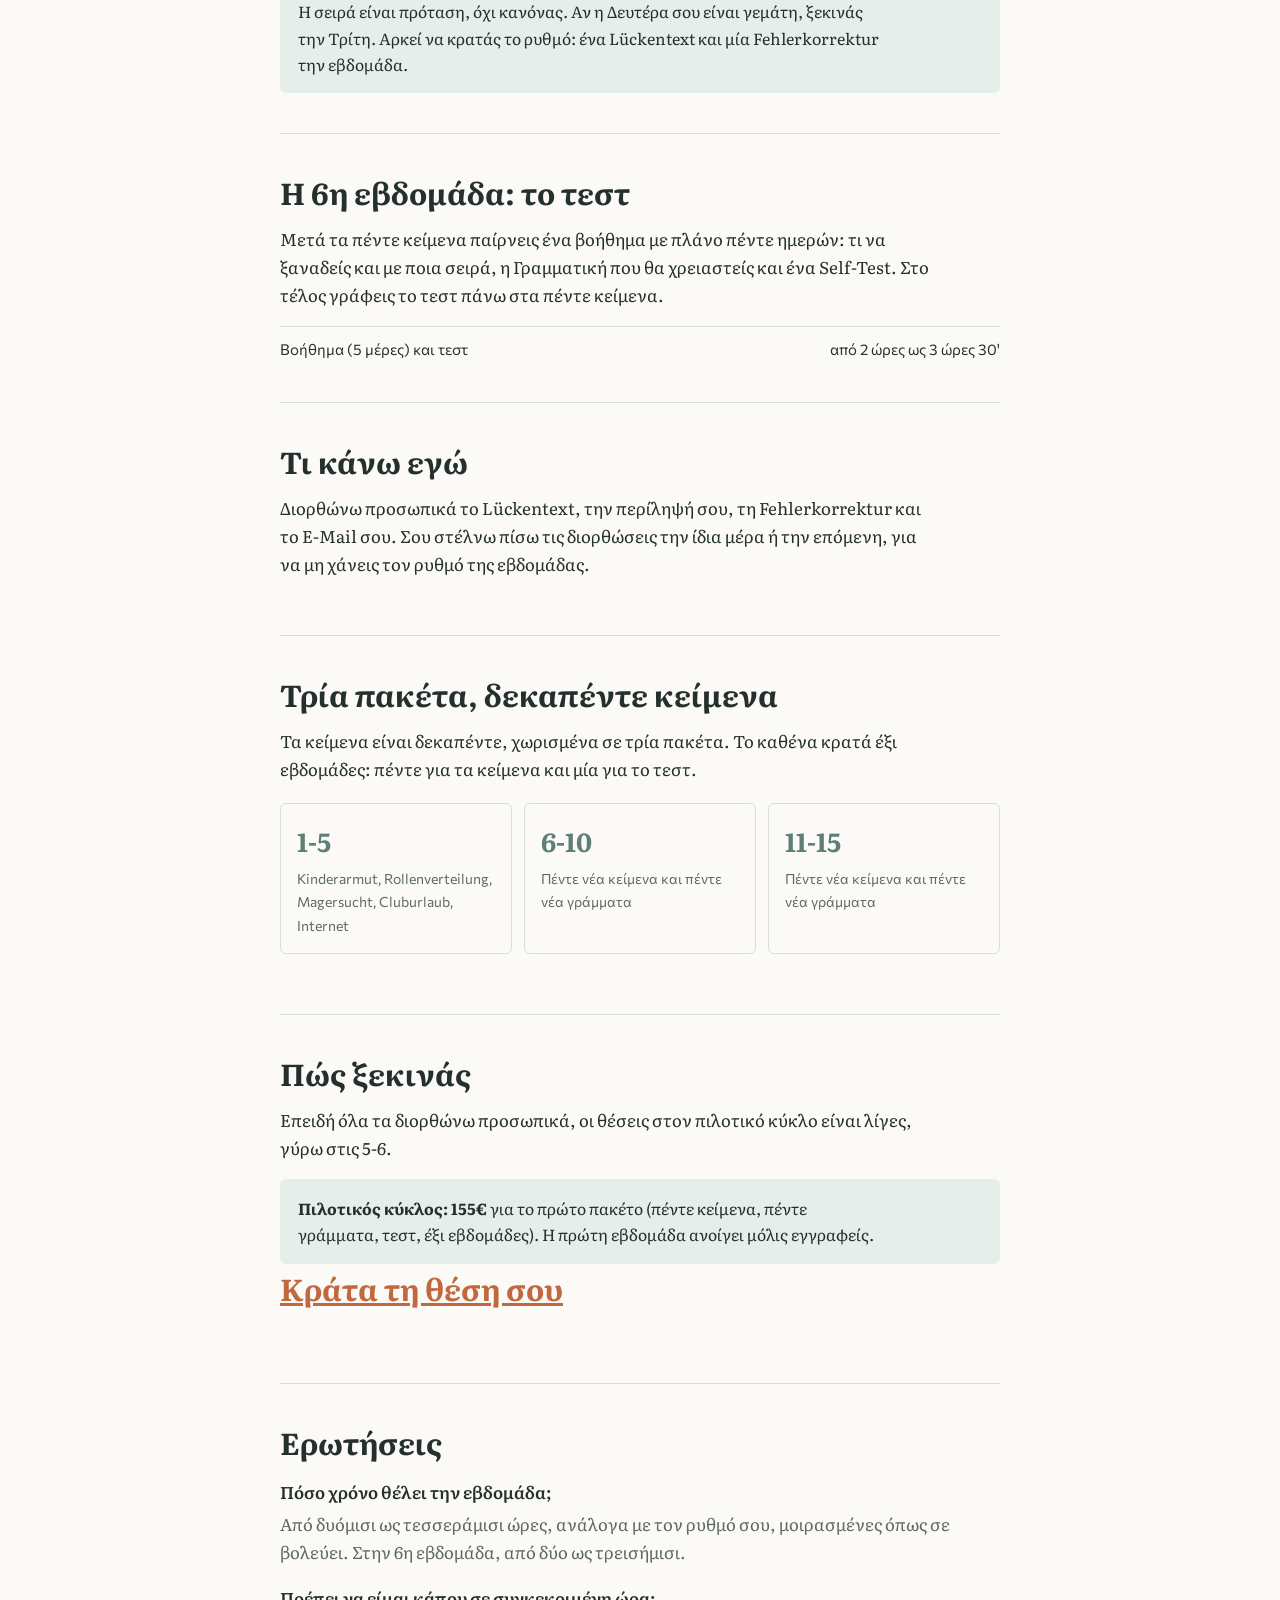
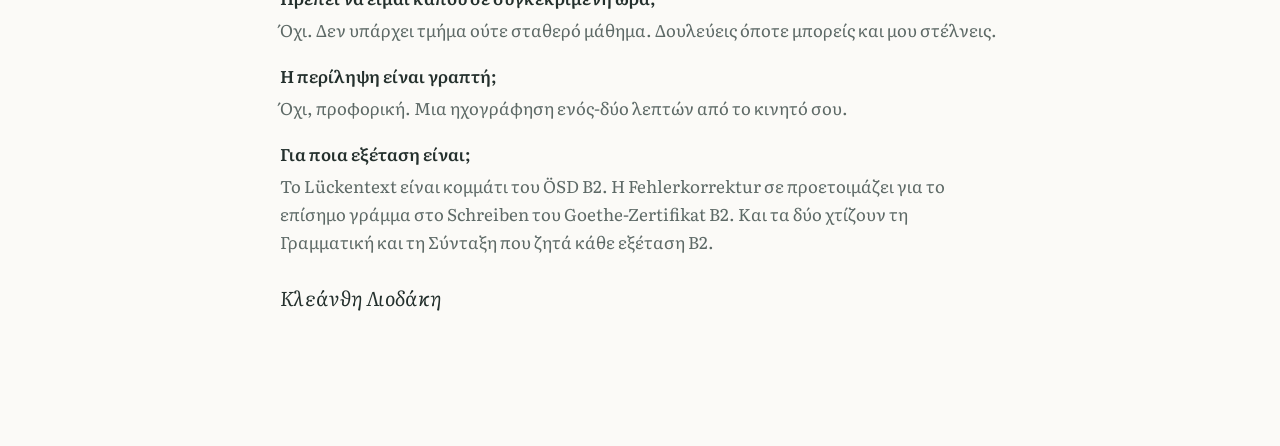
==== commit 8da35ac3: "B2 page: add Facebook Pixel" ====
--- a/b2-lueckentext/index.html
+++ b/b2-lueckentext/index.html
@@ -222,5 +222,18 @@
 </section>
 </div>
 
+<!-- Facebook Pixel Code -->
+<script>
+!function(f,b,e,v,n,t,s){if(f.fbq)return;n=f.fbq=function(){n.callMethod?
+n.callMethod.apply(n,arguments):n.queue.push(arguments)};if(!f._fbq)f._fbq=n;
+n.push=n;n.loaded=!0;n.version='2.0';n.queue=[];t=b.createElement(e);t.async=!0;
+t.src=v;s=b.getElementsByTagName(e)[0];s.parentNode.insertBefore(t,s)}(window,
+document,'script','//connect.facebook.net/en_US/fbevents.js');
+fbq('init', '942263332478058');
+fbq('track', "PageView");
+</script>
+<noscript><img height="1" width="1" style="display:none"
+src="https://www.facebook.com/tr?id=942263332478058&ev=PageView&noscript=1"/></noscript>
+<!-- End Facebook Pixel Code -->
 </body>
 </html>
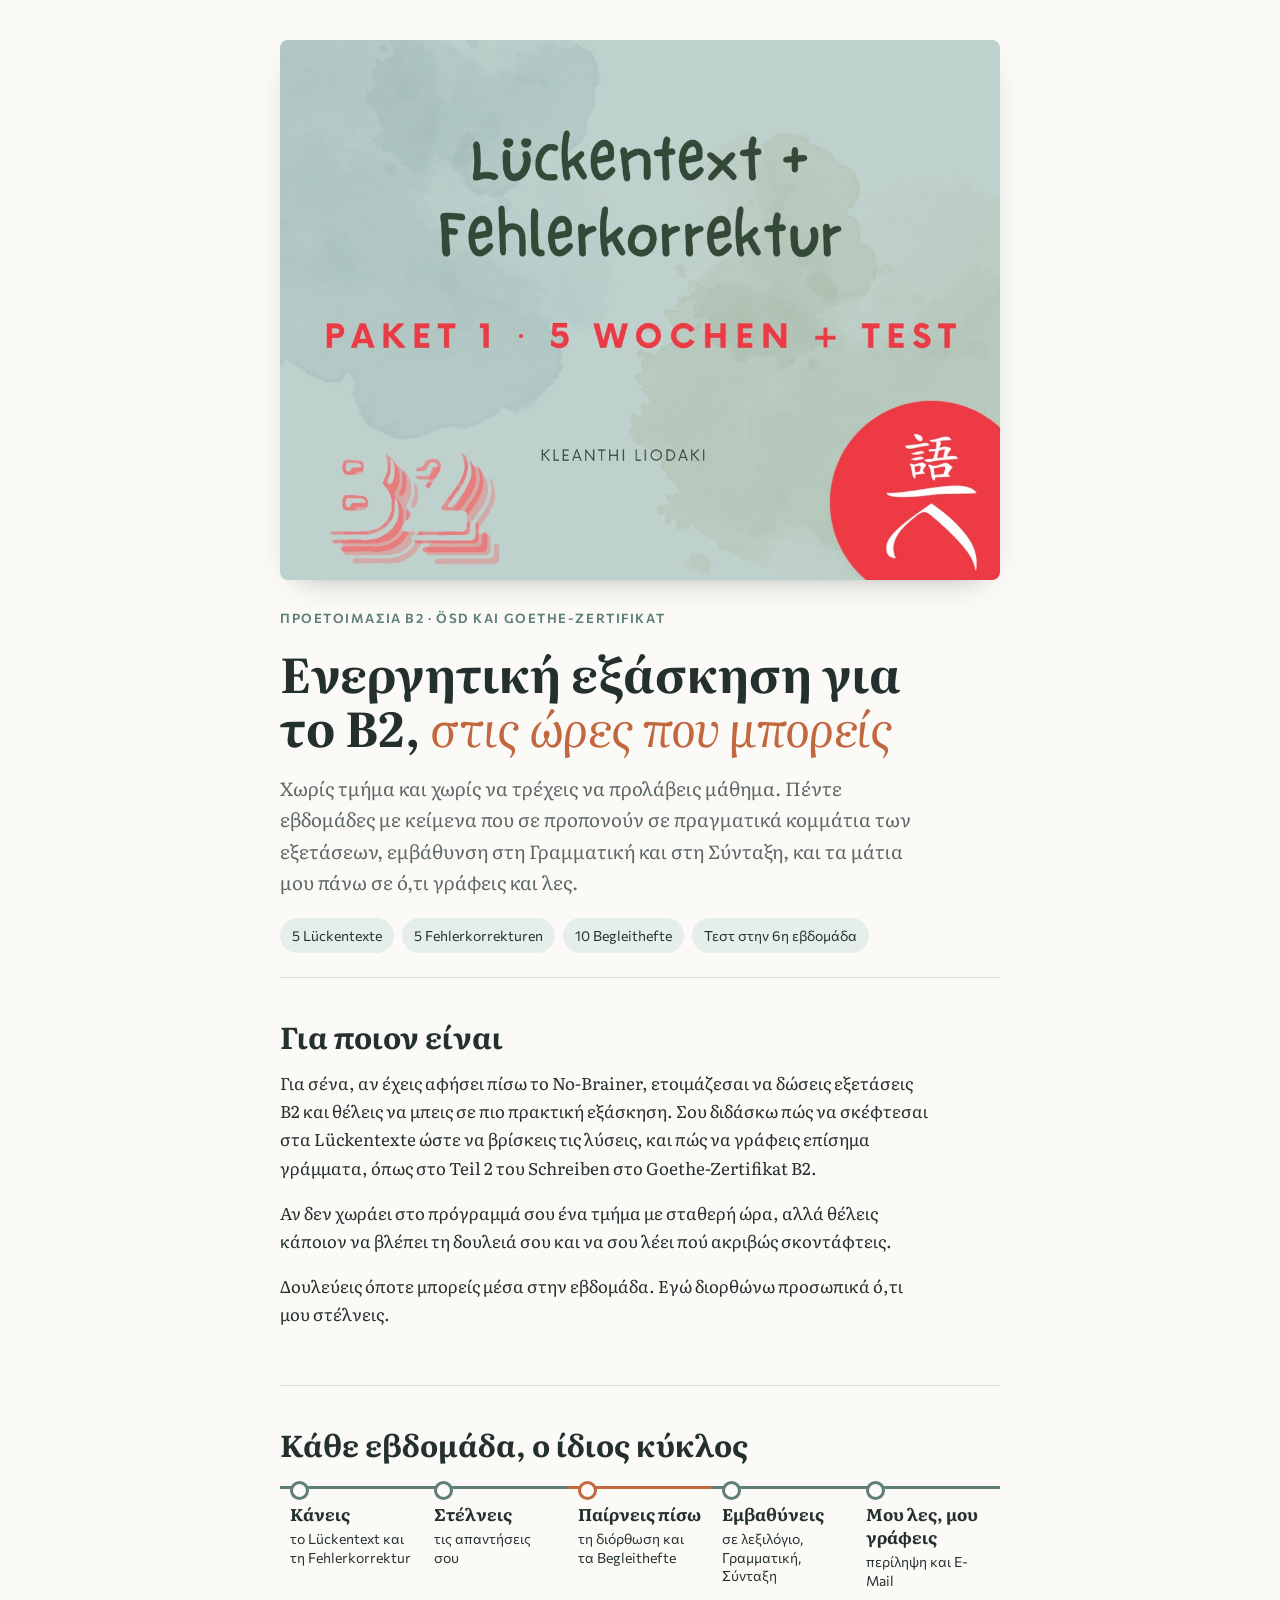
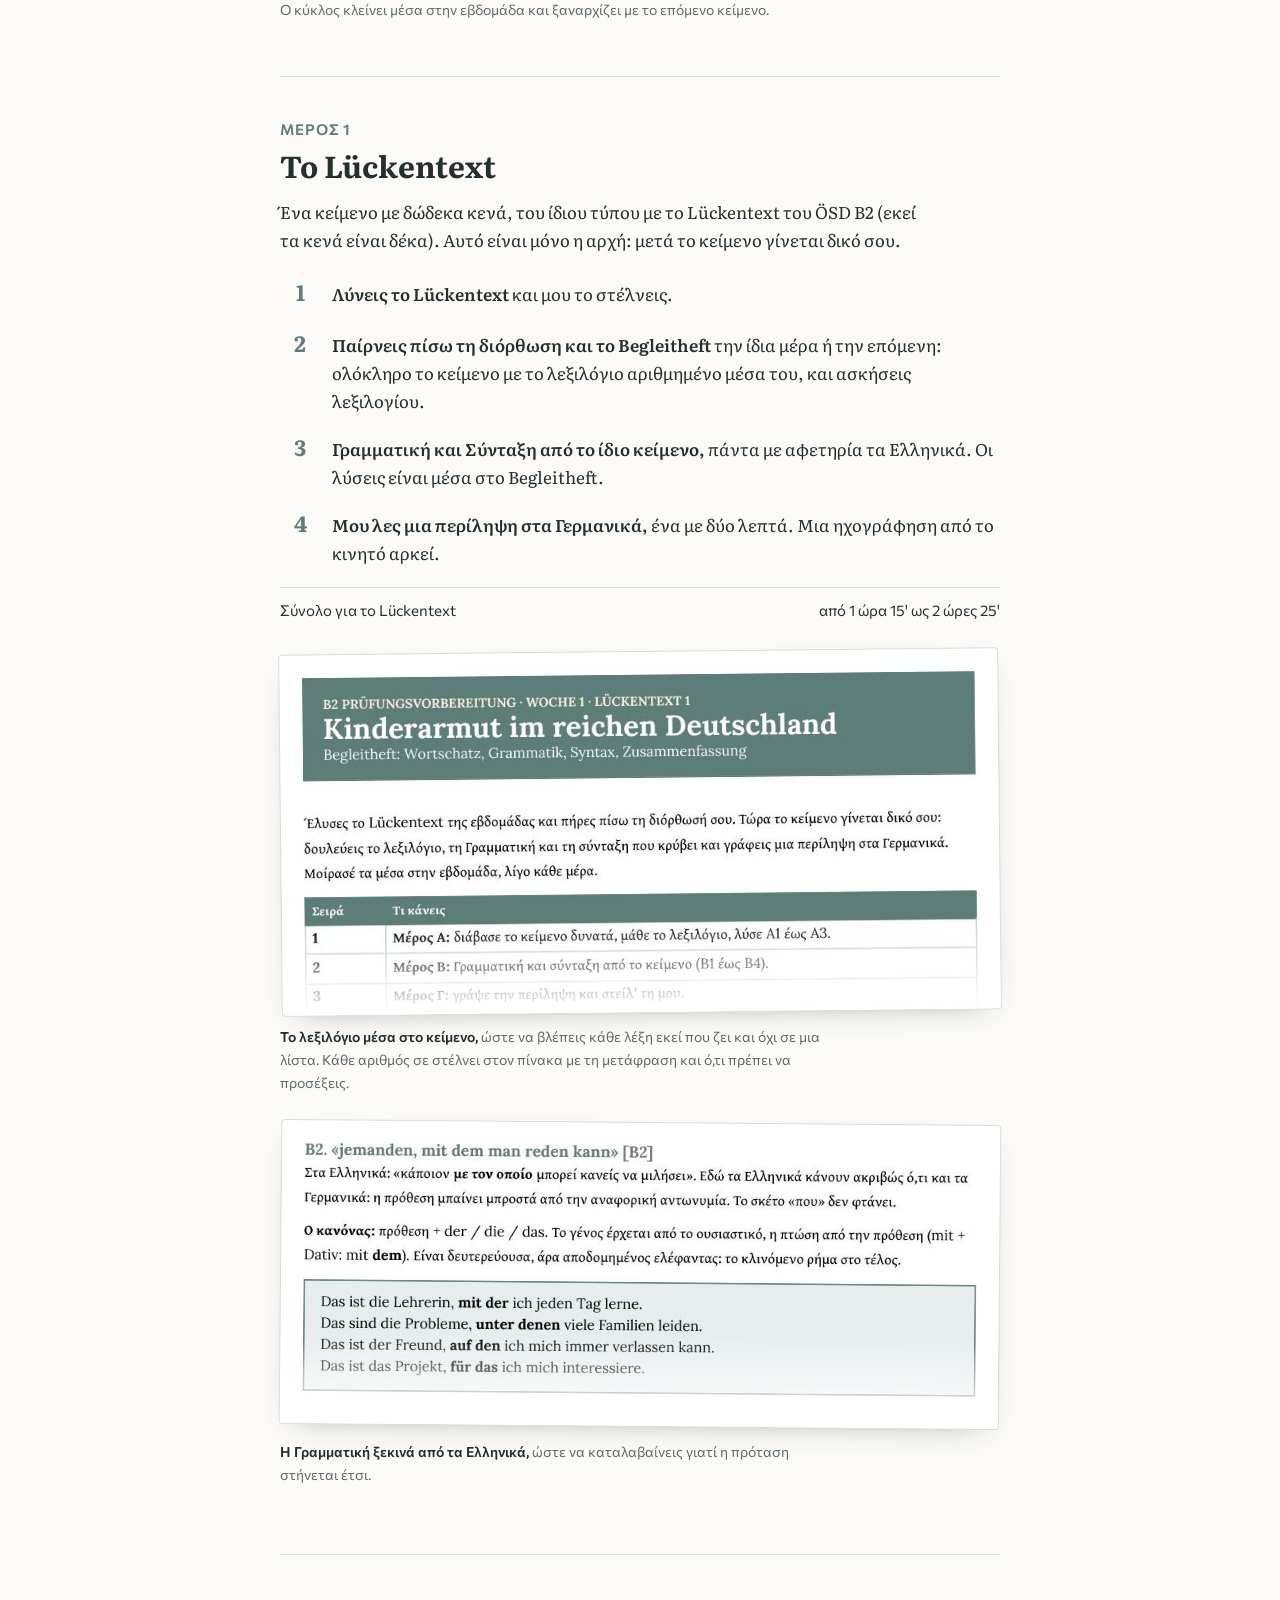
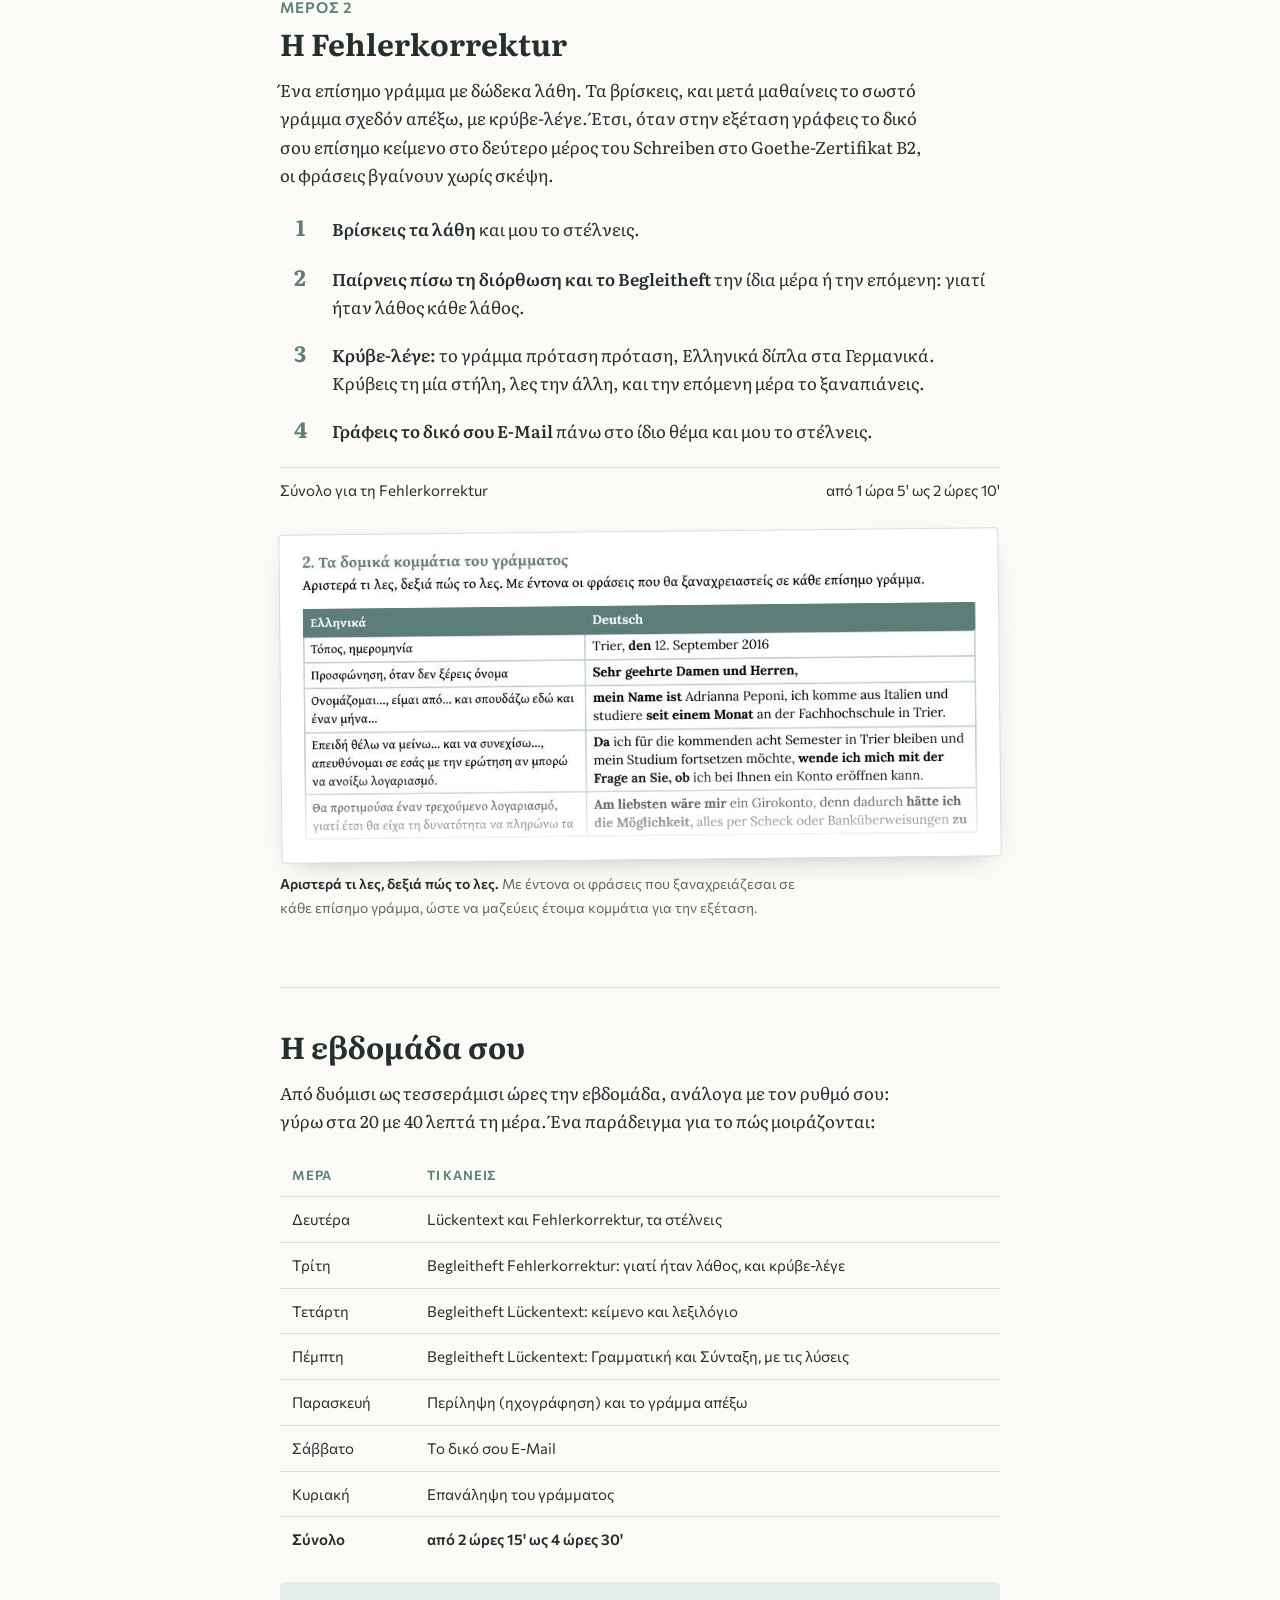
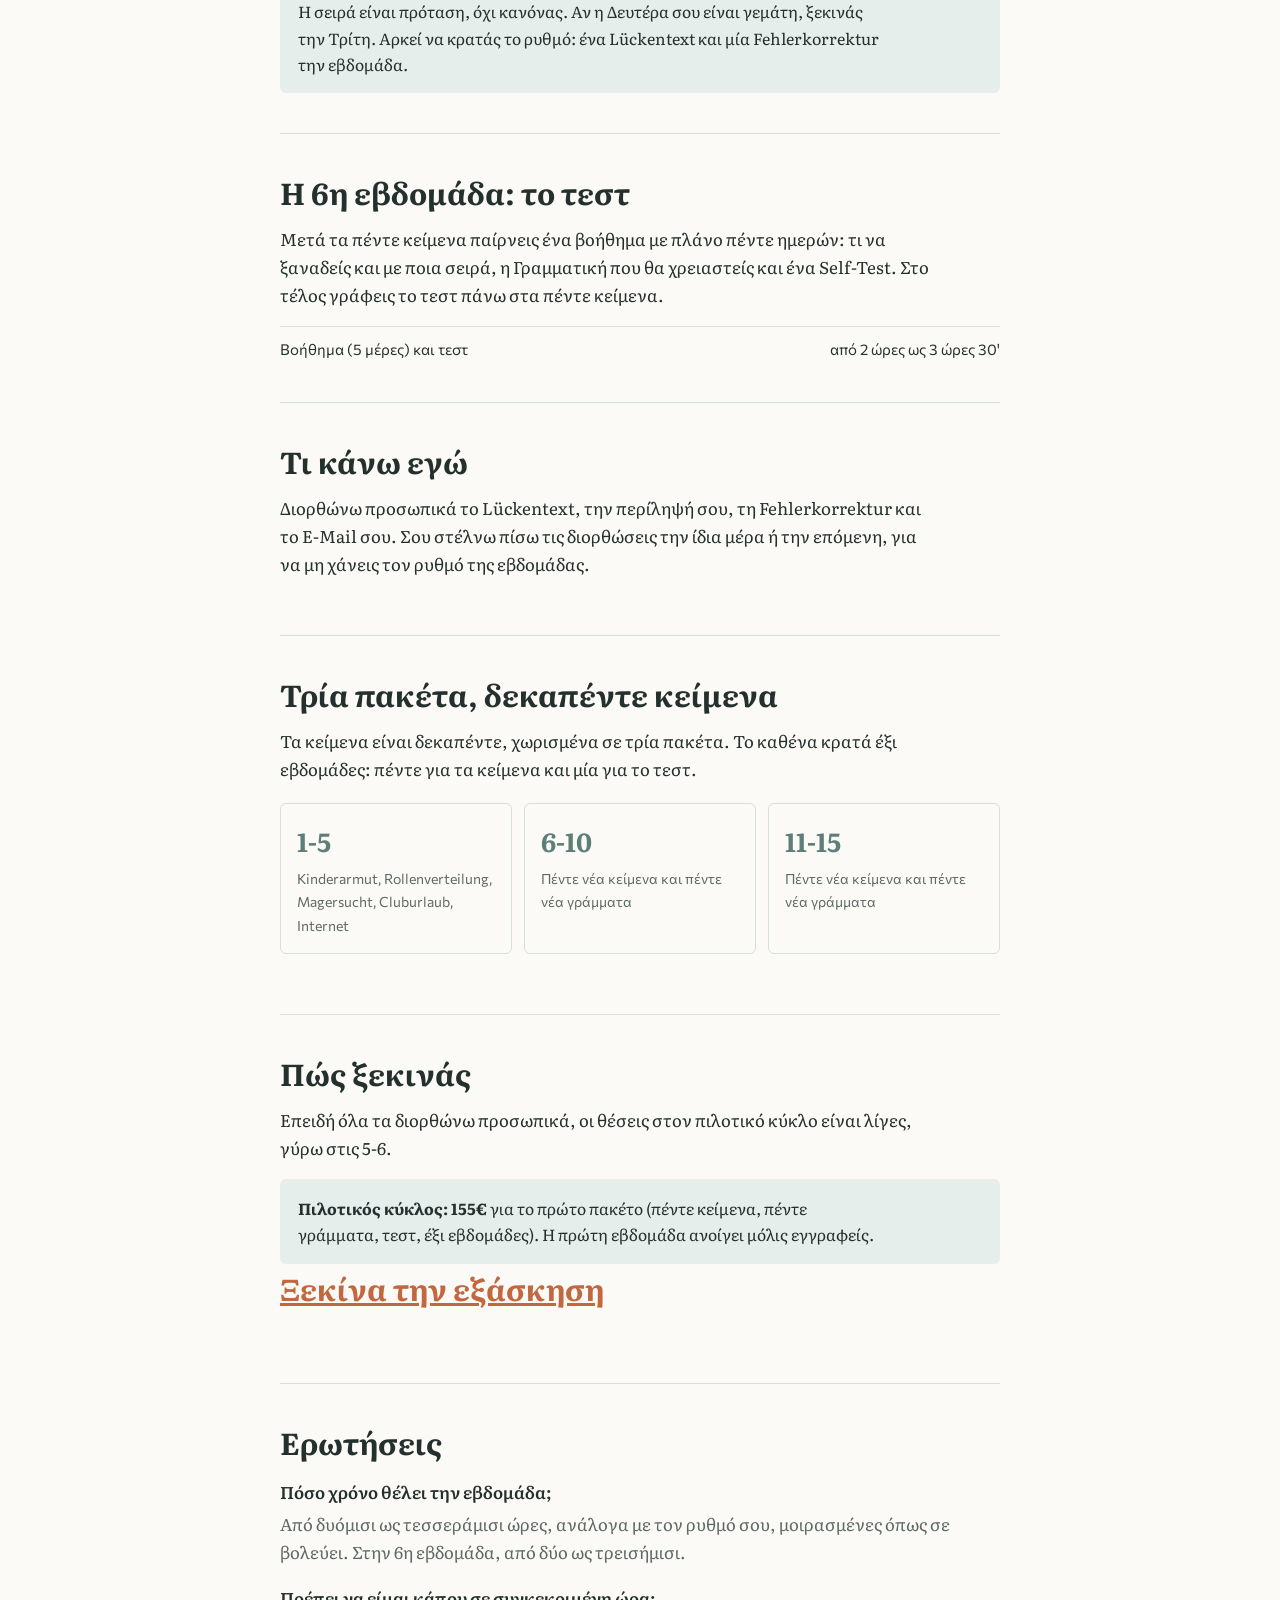
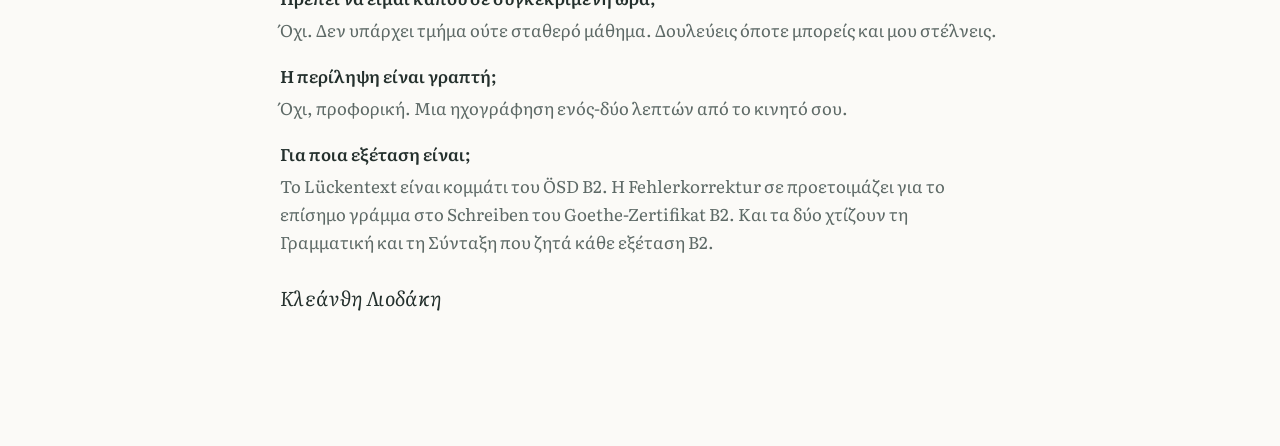
==== commit 70c70b89: "B2 page: CTA Ξεκίνα την εξάσκηση" ====
--- a/b2-lueckentext/index.html
+++ b/b2-lueckentext/index.html
@@ -203,7 +203,7 @@
   <h2>Πώς ξεκινάς</h2>
   <p>Επειδή όλα τα διορθώνω προσωπικά, οι θέσεις στον πιλοτικό κύκλο είναι λίγες, γύρω στις 5-6.</p>
   <div class="note"><p><b>Πιλοτικός κύκλος: 155€</b> για το πρώτο πακέτο (πέντε κείμενα, πέντε γράμματα, τεστ, έξι εβδομάδες). Η πρώτη εβδομάδα ανοίγει μόλις εγγραφείς.</p></div>
-  <p class="cta"><a href="https://kleanthi.thrivecart.com/b2-lueckentext-fehlerkorrektur/">Κράτα τη θέση σου</a></p>
+  <p class="cta"><a href="https://kleanthi.thrivecart.com/b2-lueckentext-fehlerkorrektur/">Ξεκίνα την εξάσκηση</a></p>
 </section>
 
 <section>
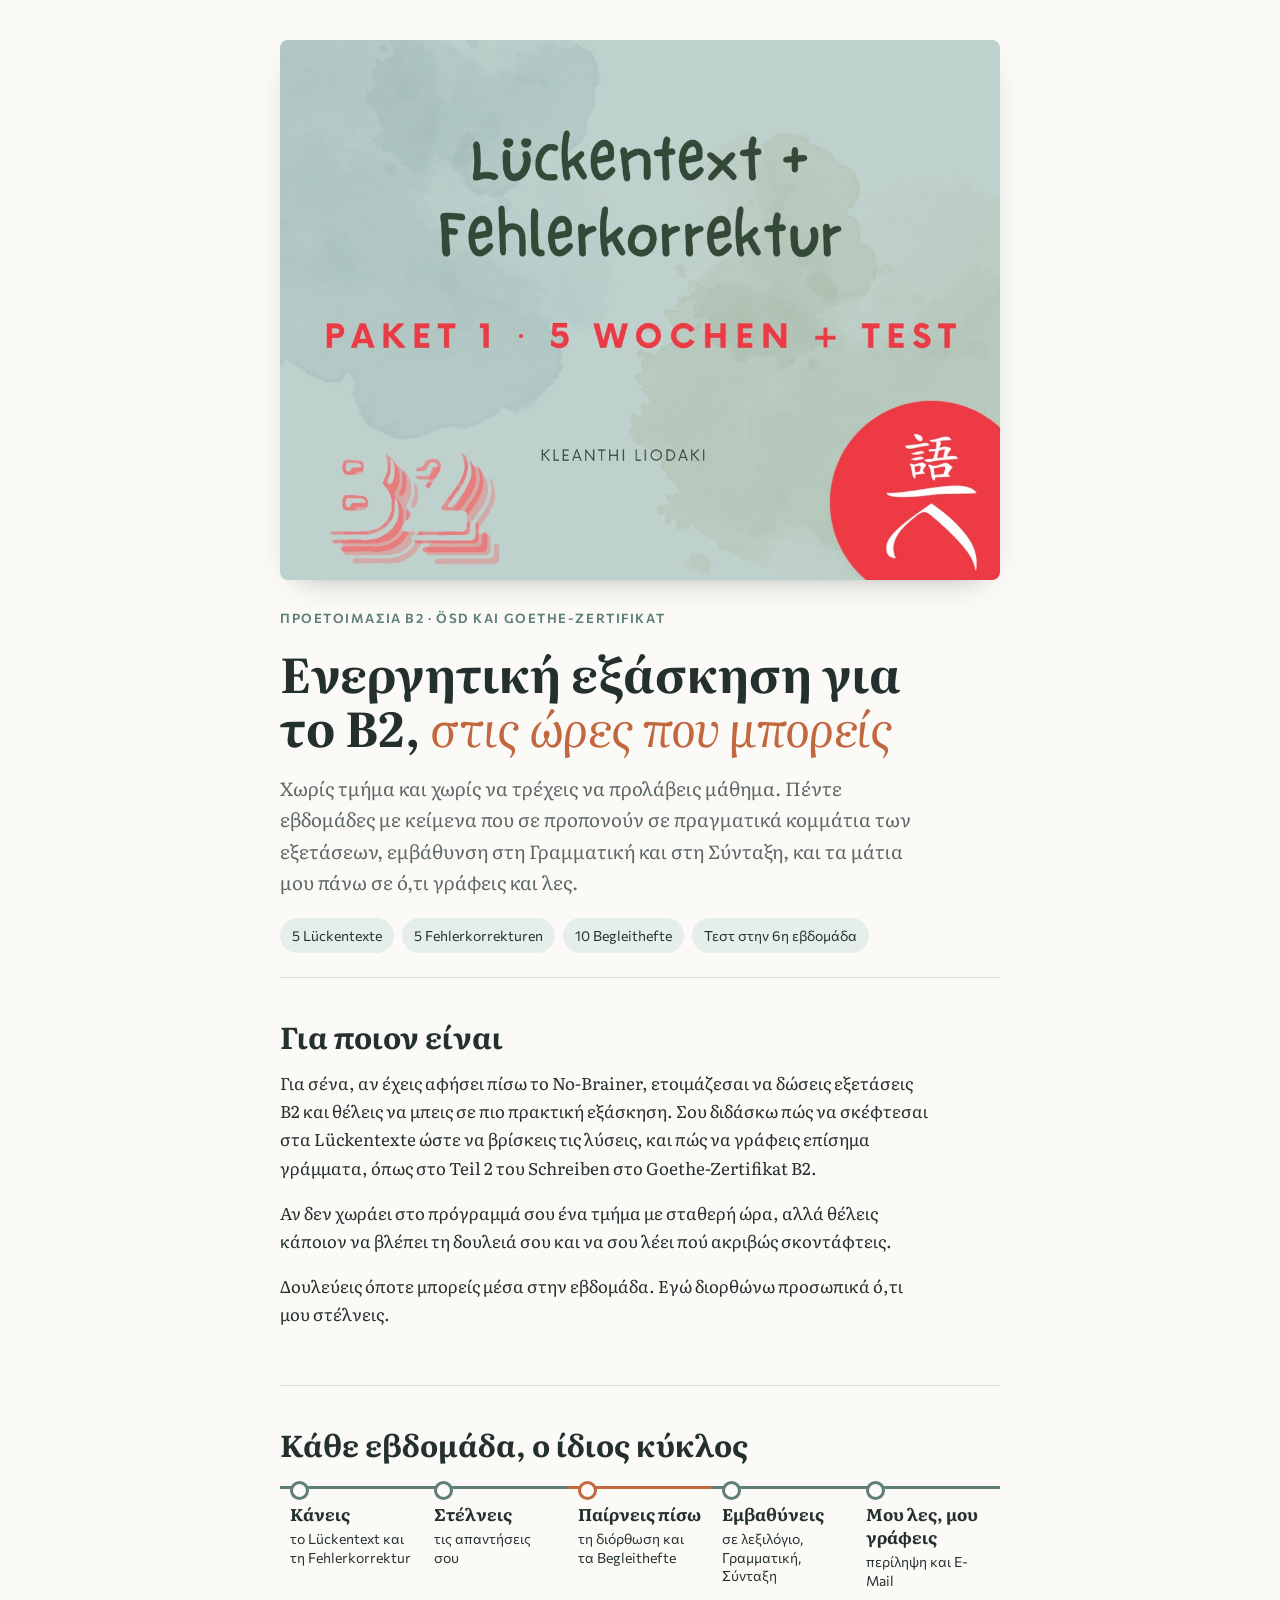
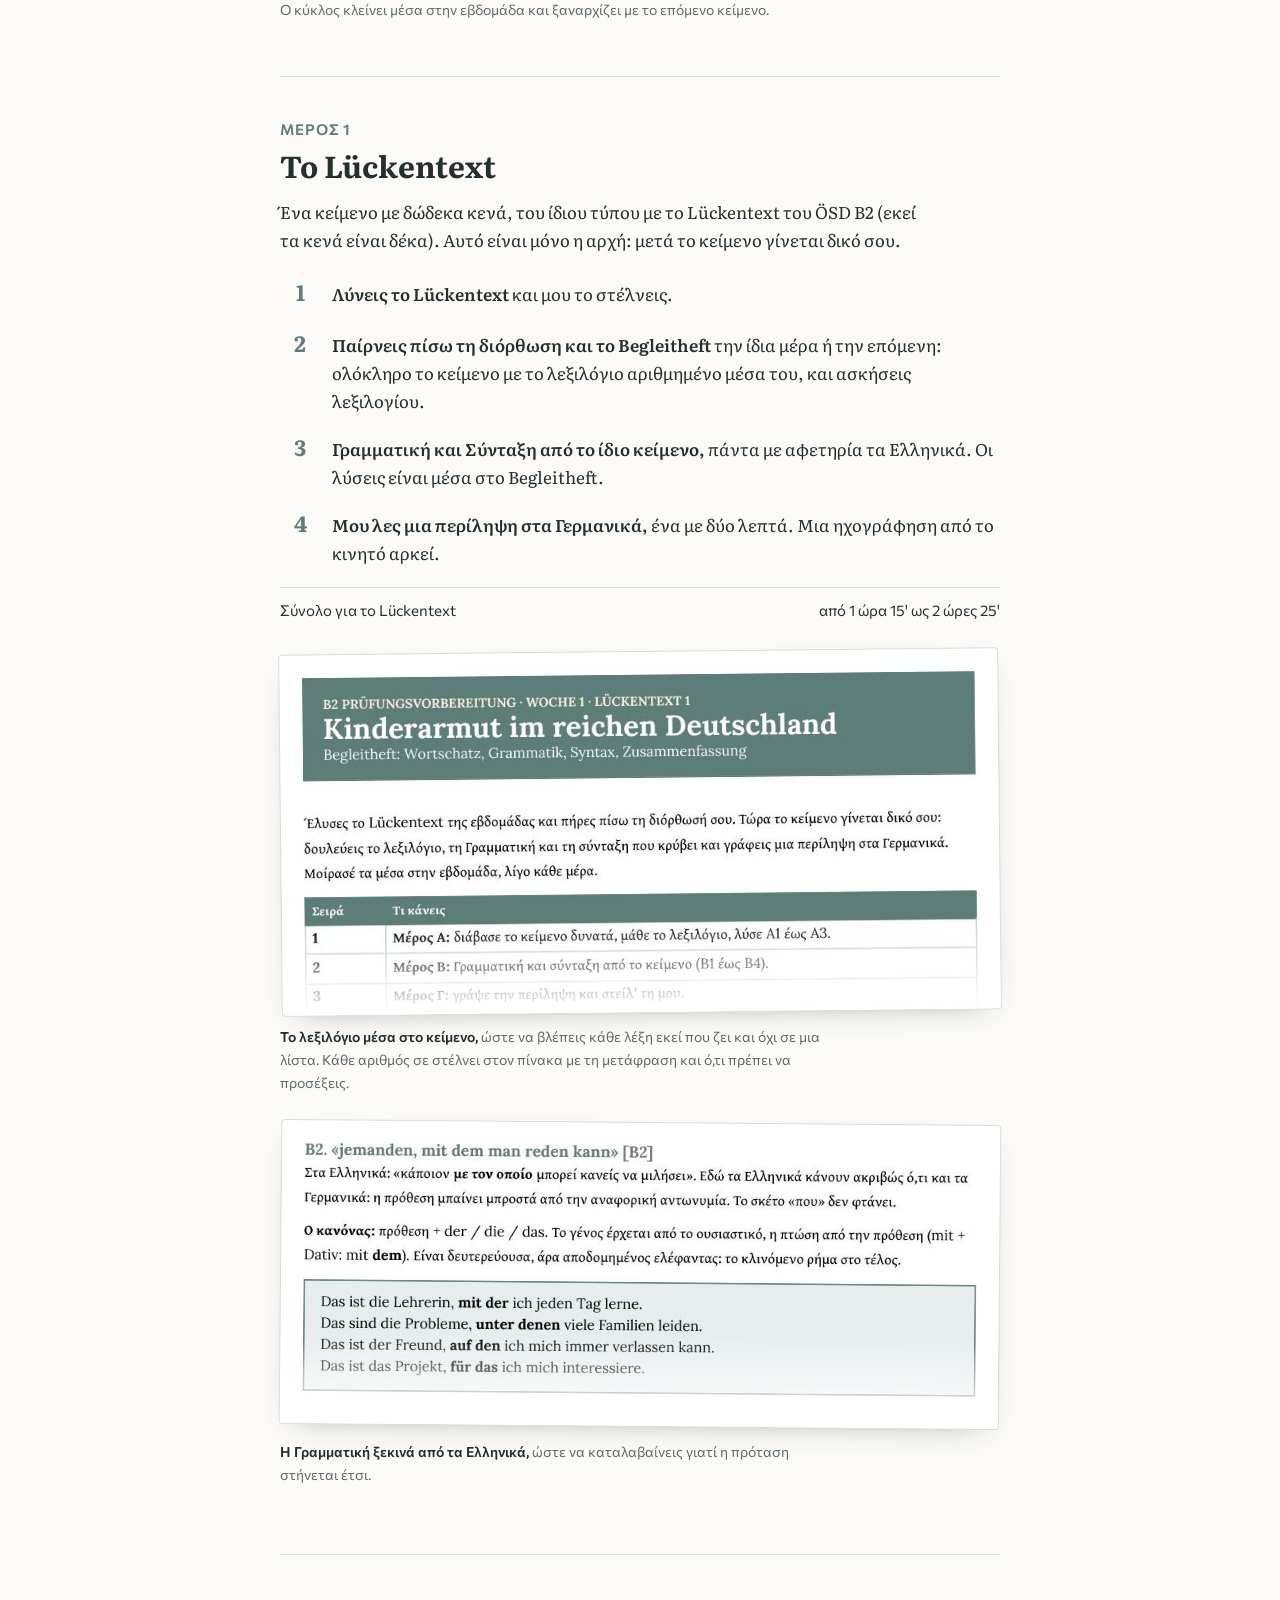
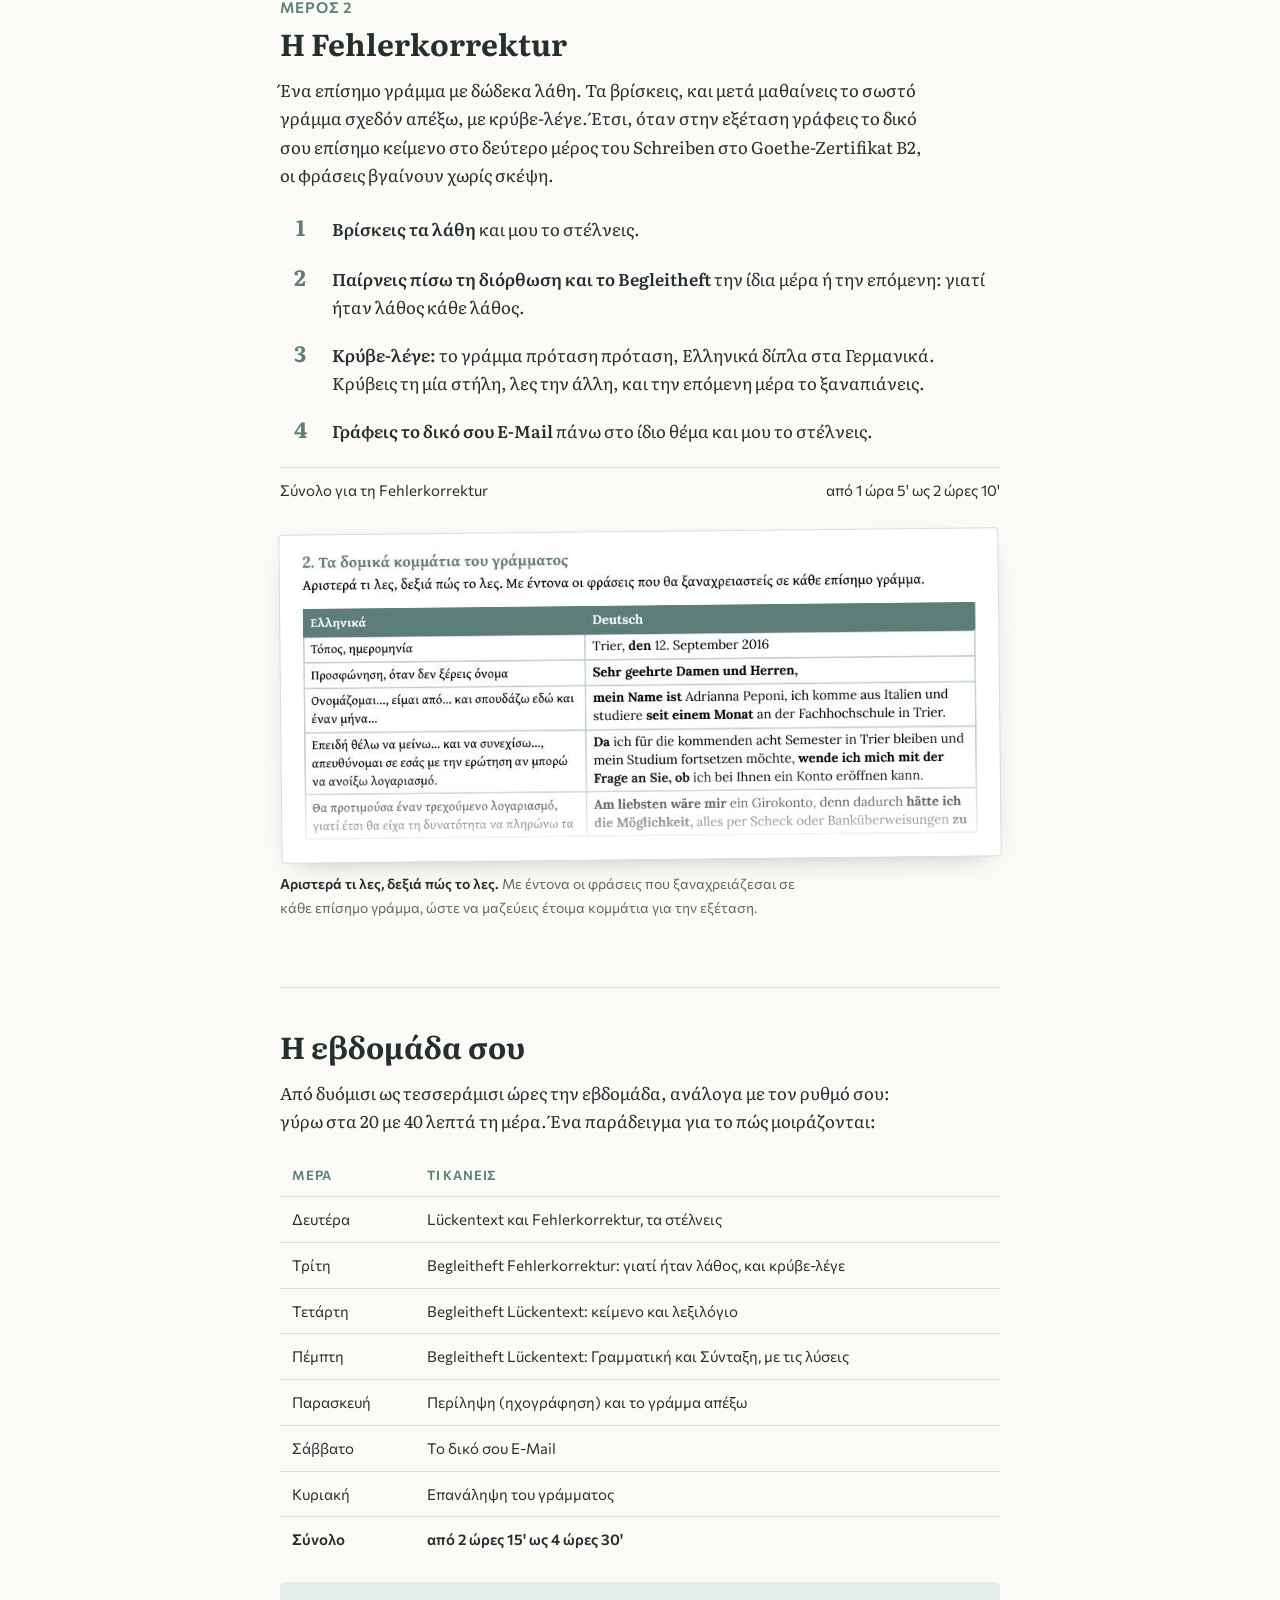
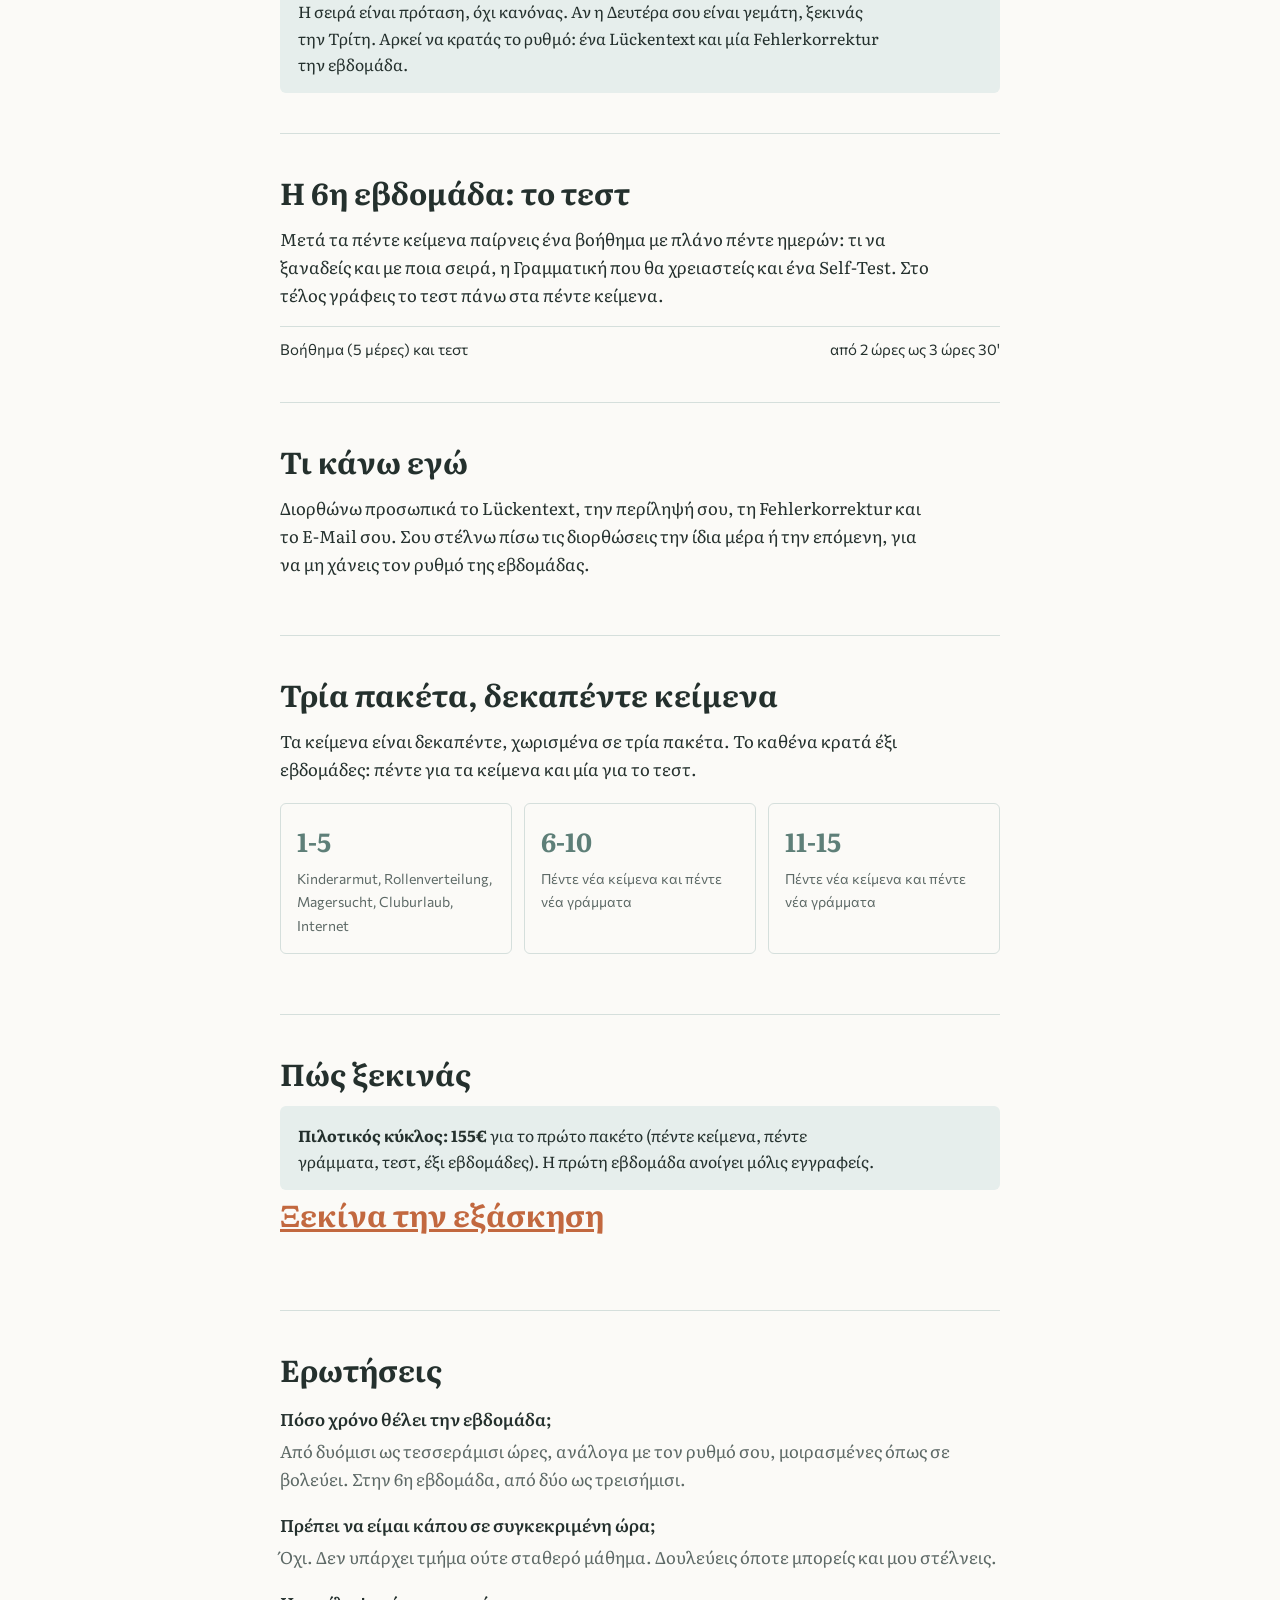
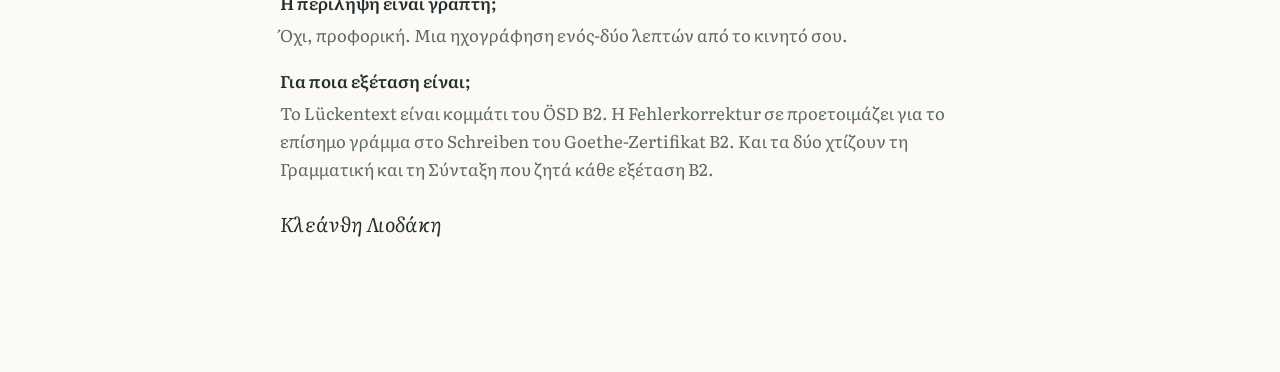
==== commit 73b53154: "B2 page: remove seats sentence" ====
--- a/b2-lueckentext/index.html
+++ b/b2-lueckentext/index.html
@@ -201,7 +201,6 @@
 
 <section>
   <h2>Πώς ξεκινάς</h2>
-  <p>Επειδή όλα τα διορθώνω προσωπικά, οι θέσεις στον πιλοτικό κύκλο είναι λίγες, γύρω στις 5-6.</p>
   <div class="note"><p><b>Πιλοτικός κύκλος: 155€</b> για το πρώτο πακέτο (πέντε κείμενα, πέντε γράμματα, τεστ, έξι εβδομάδες). Η πρώτη εβδομάδα ανοίγει μόλις εγγραφείς.</p></div>
   <p class="cta"><a href="https://kleanthi.thrivecart.com/b2-lueckentext-fehlerkorrektur/">Ξεκίνα την εξάσκηση</a></p>
 </section>
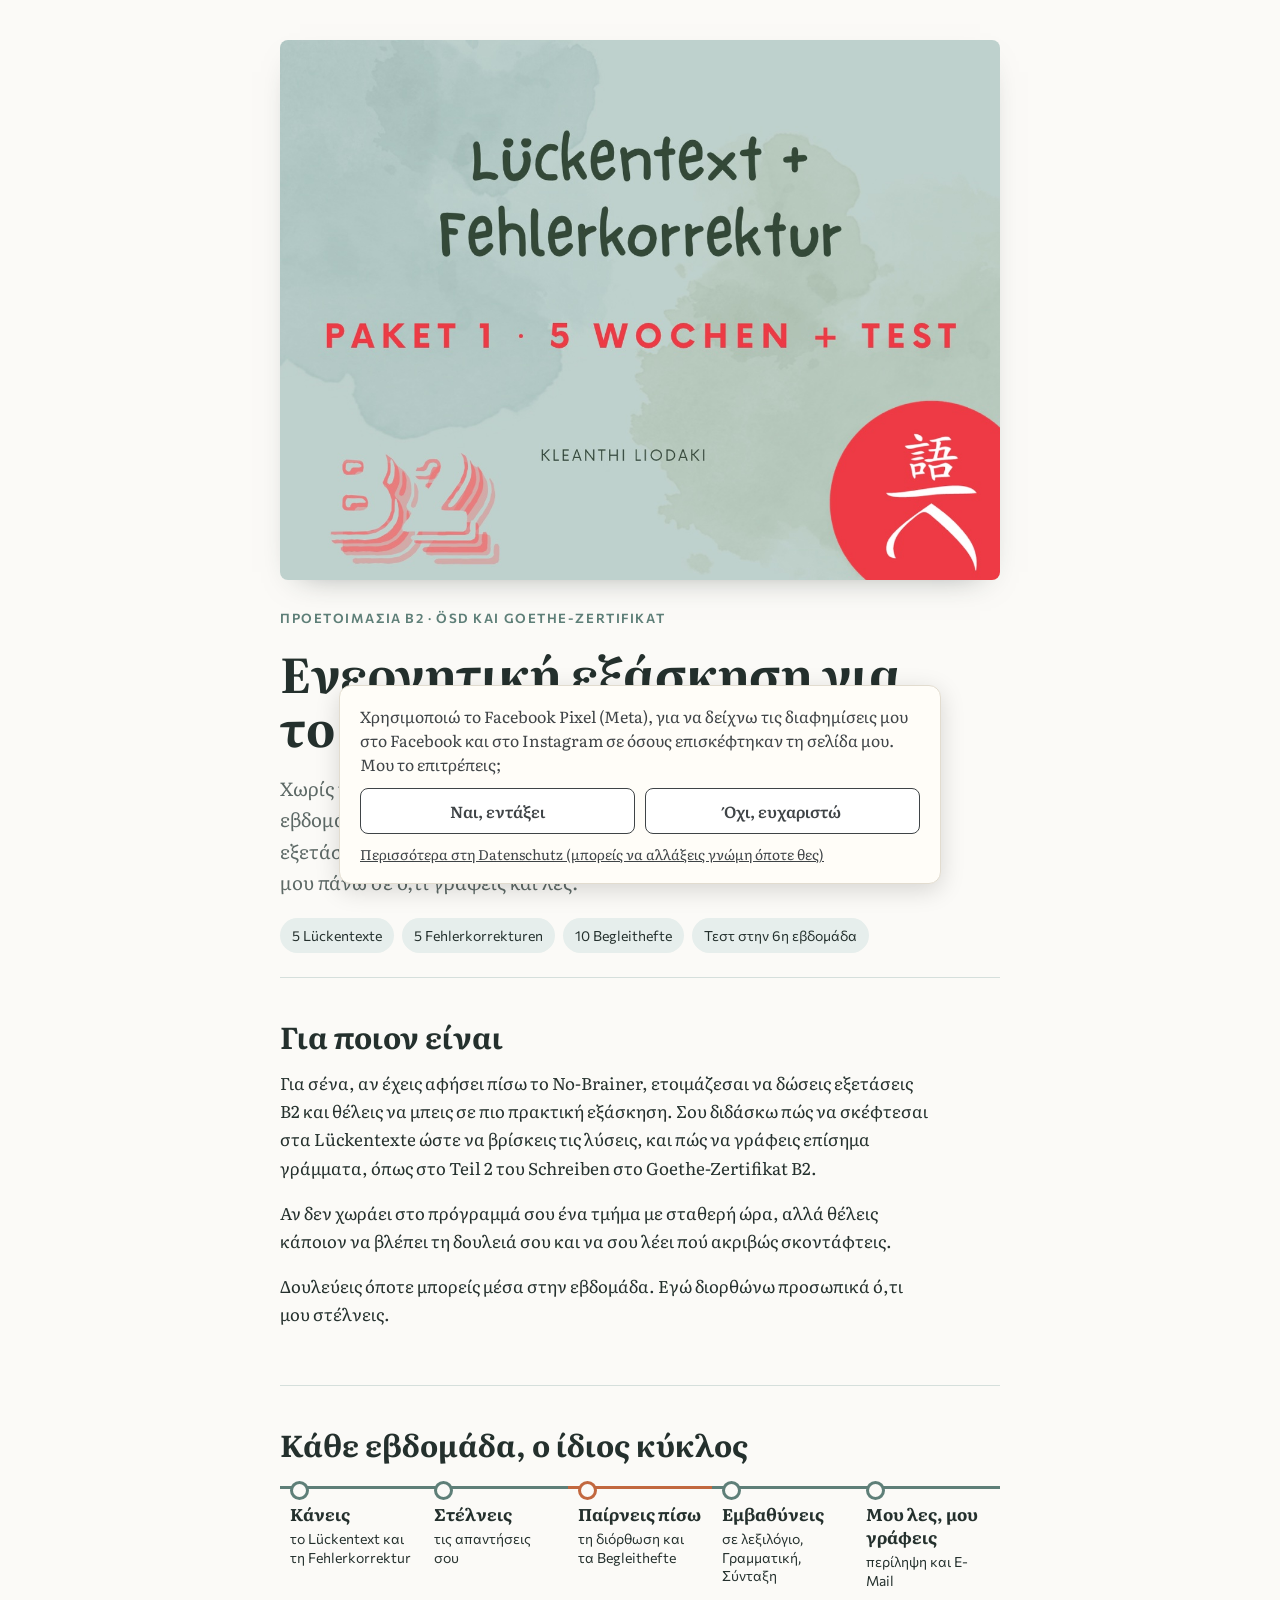
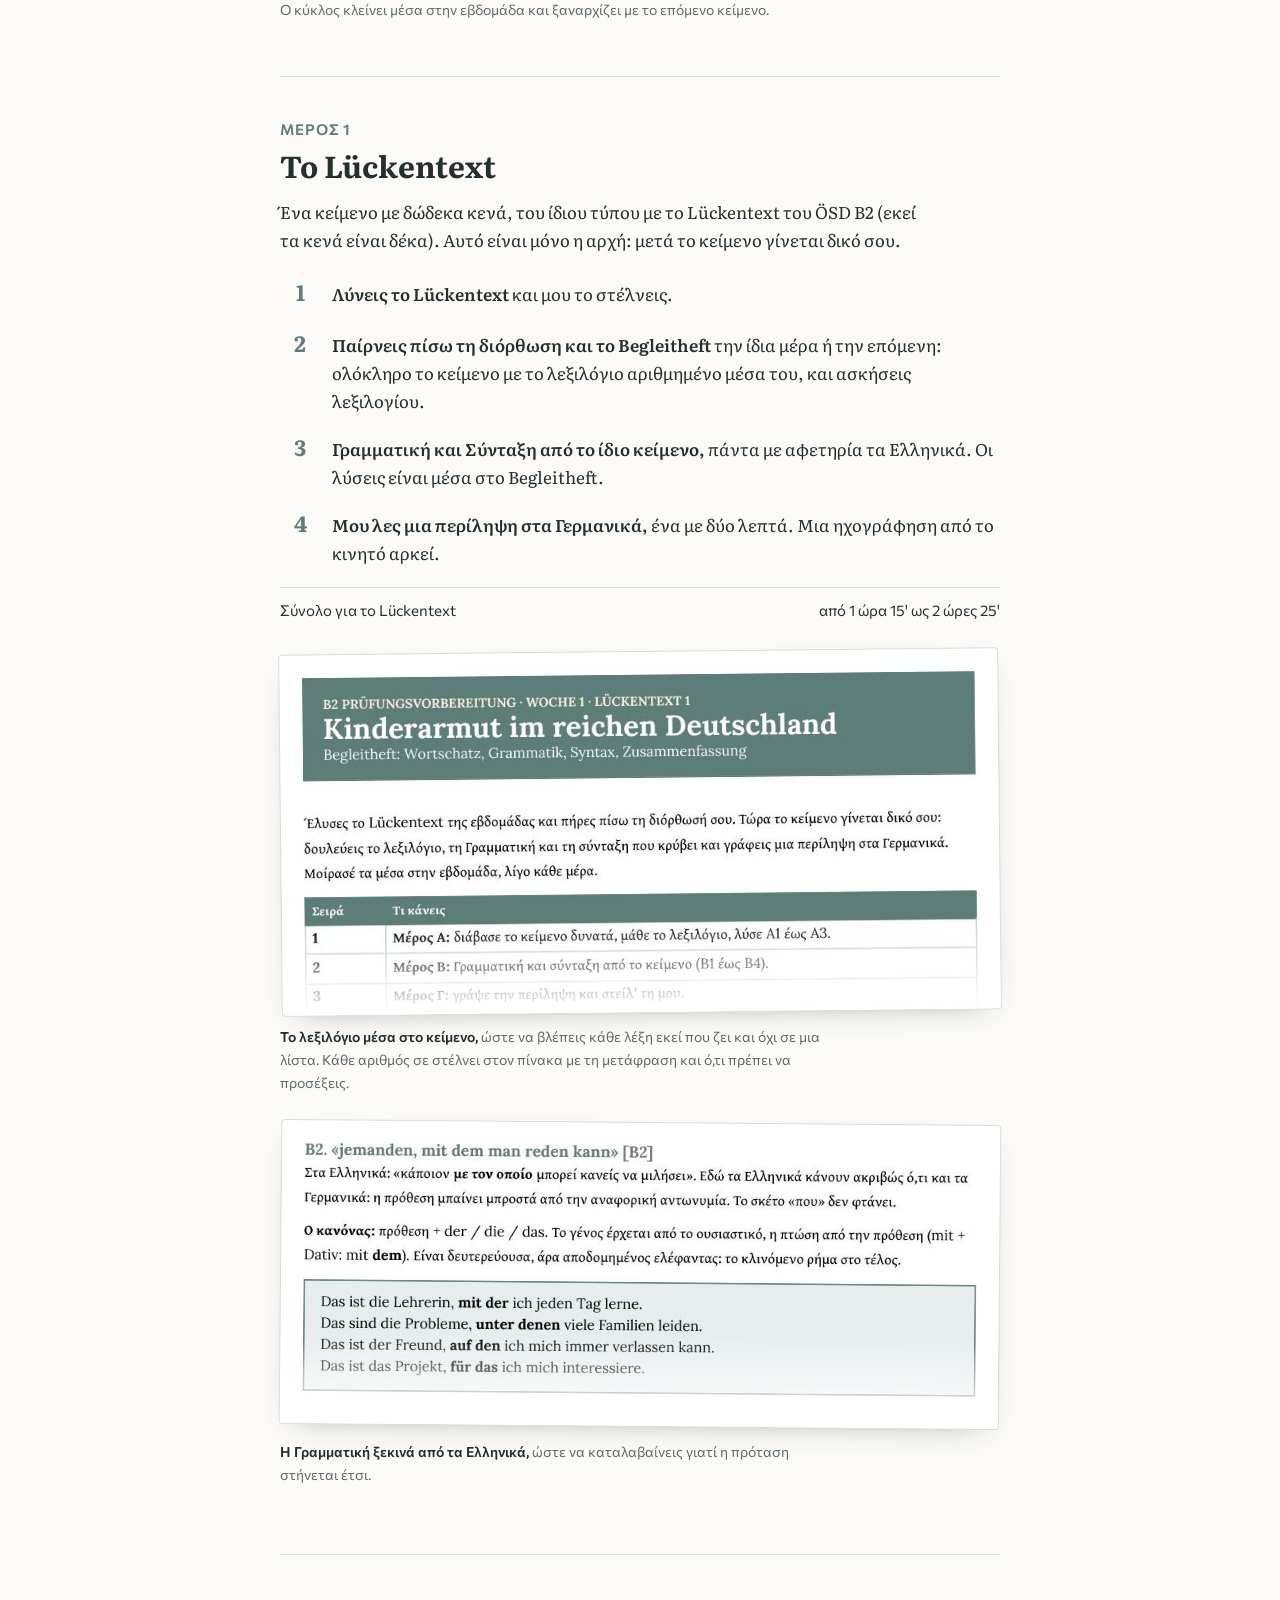
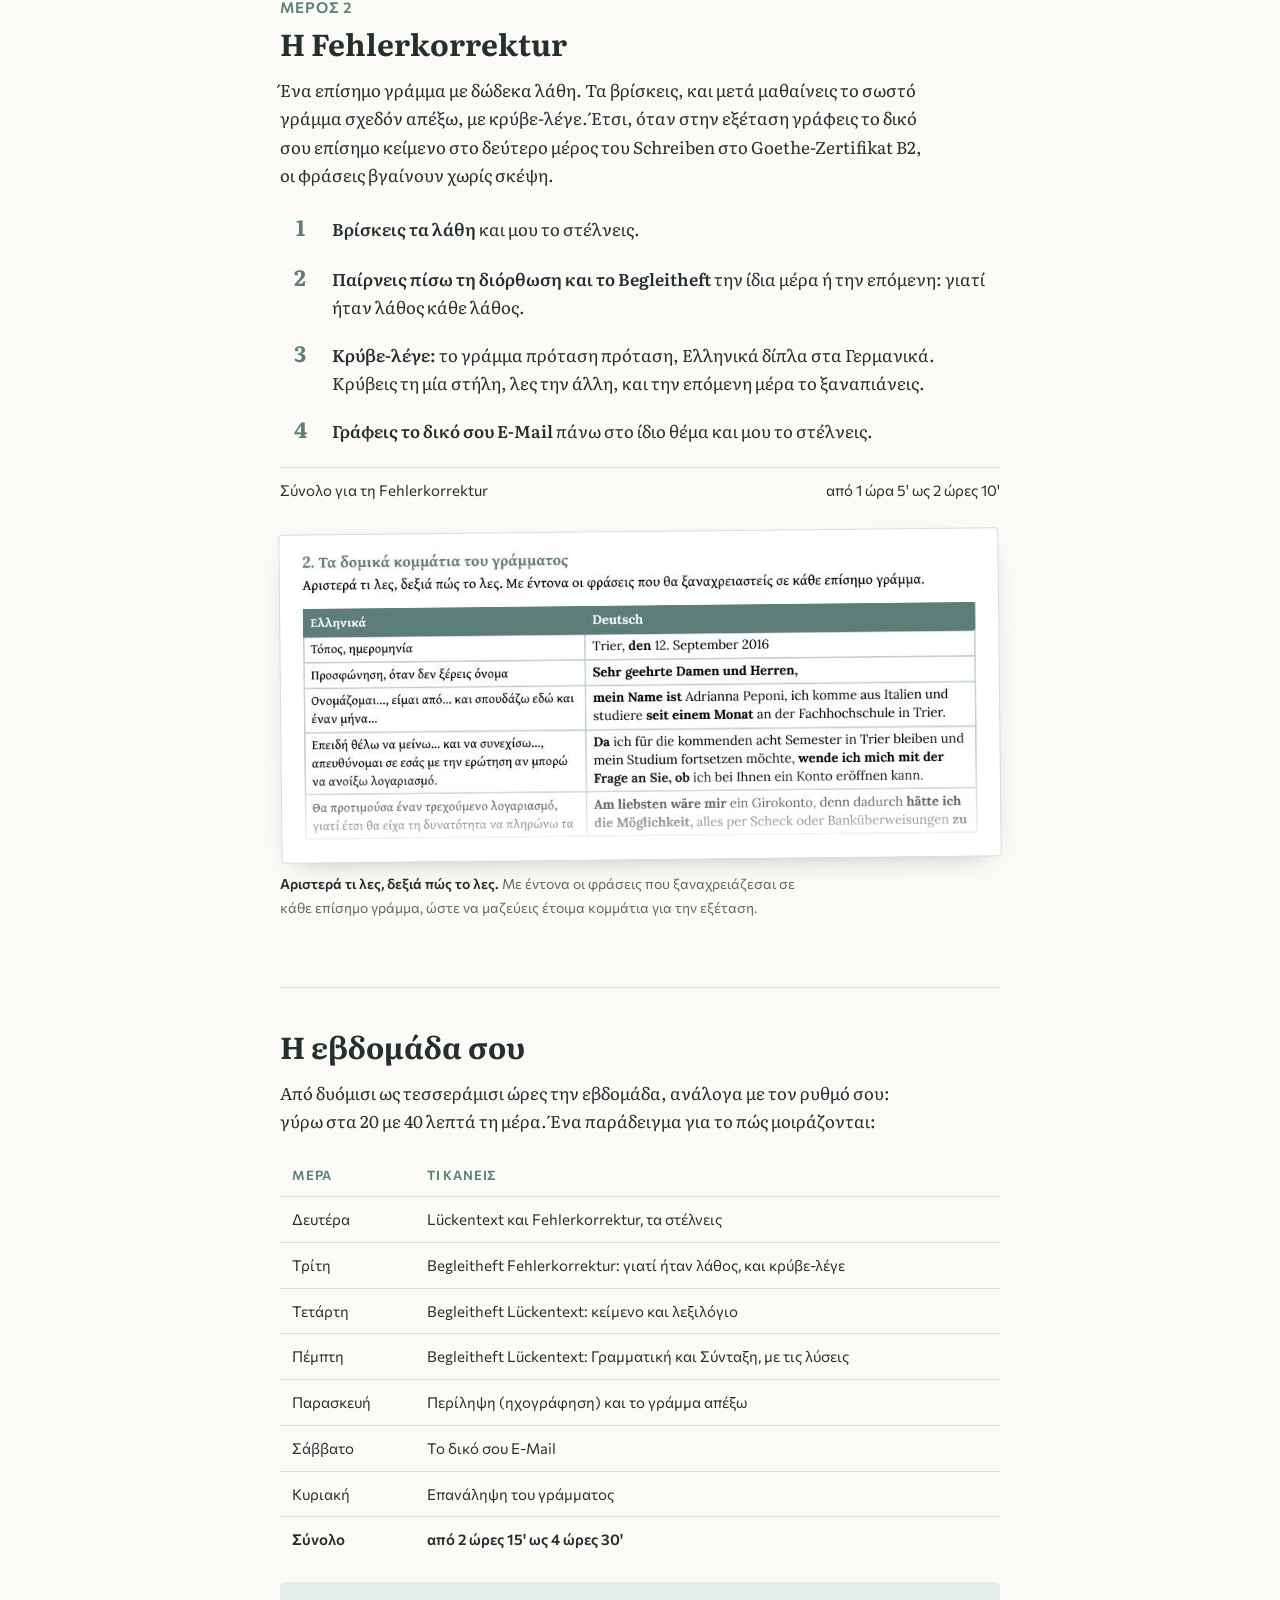
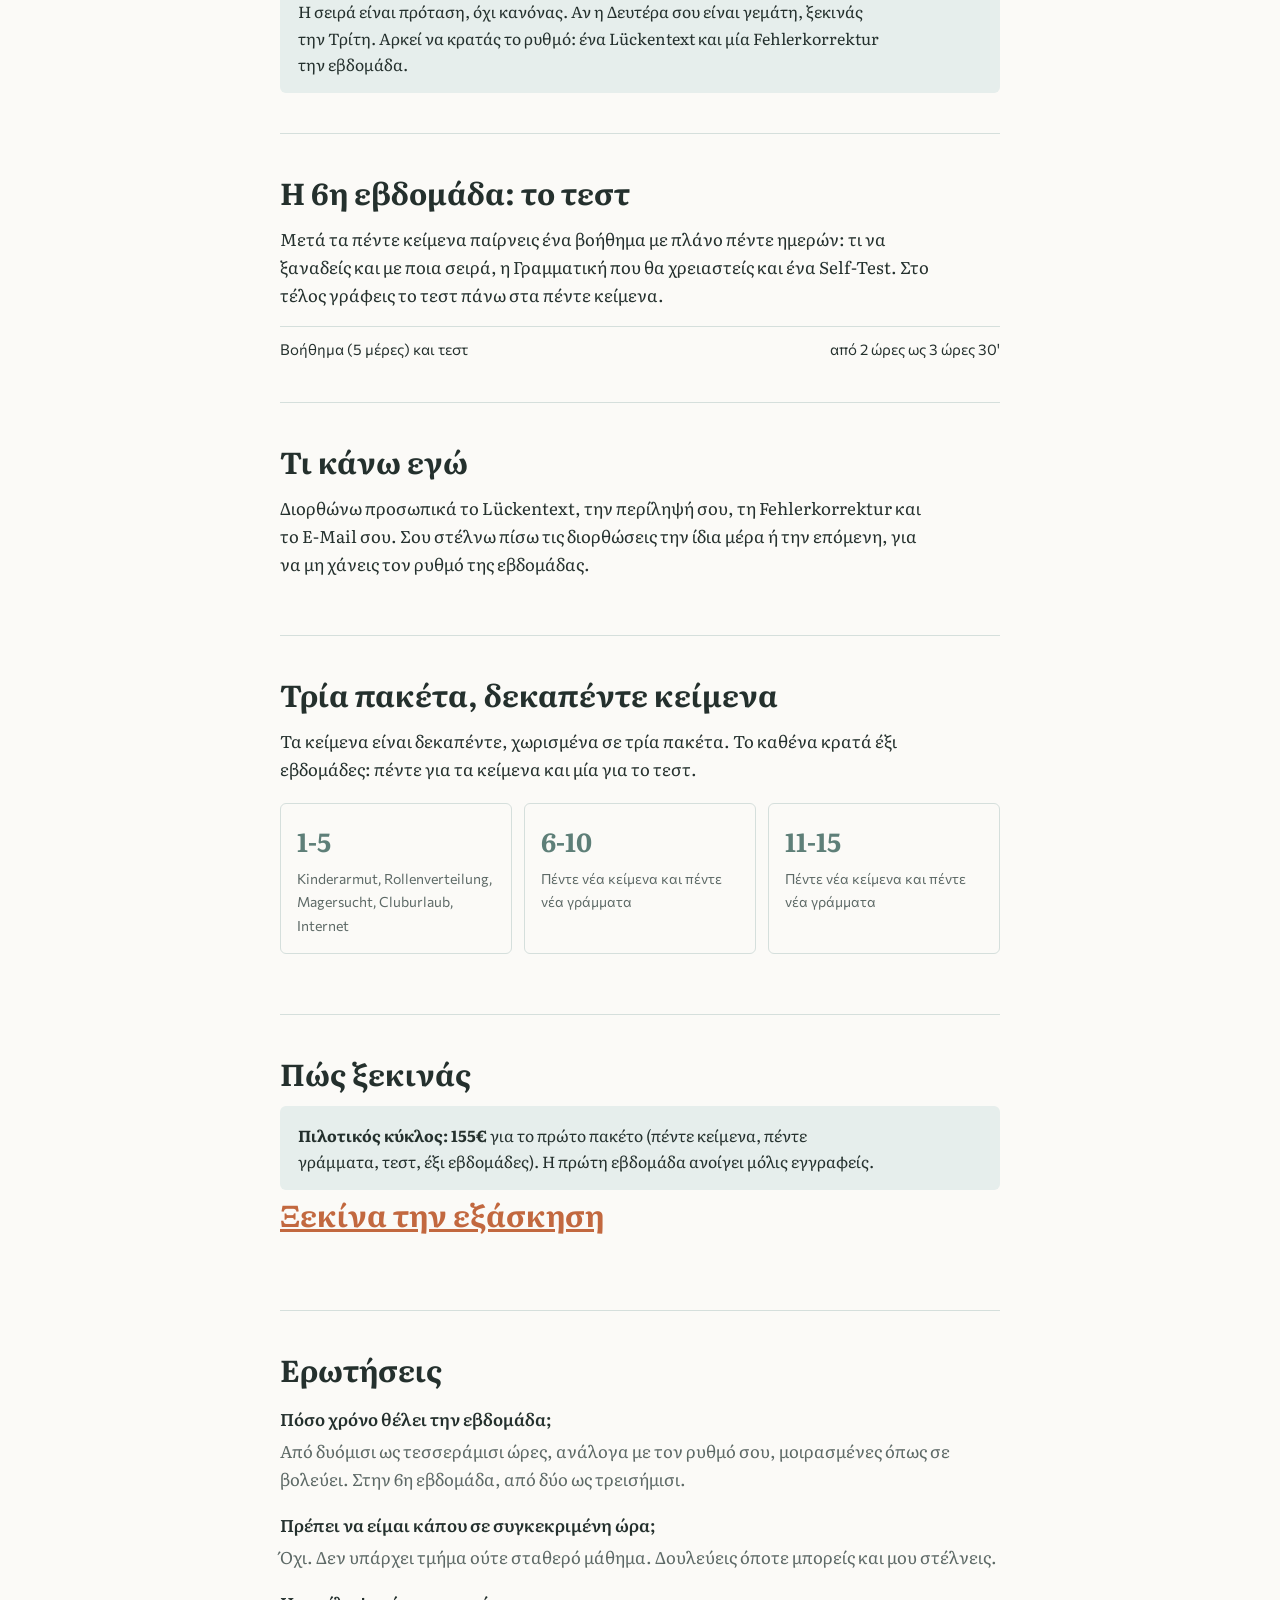
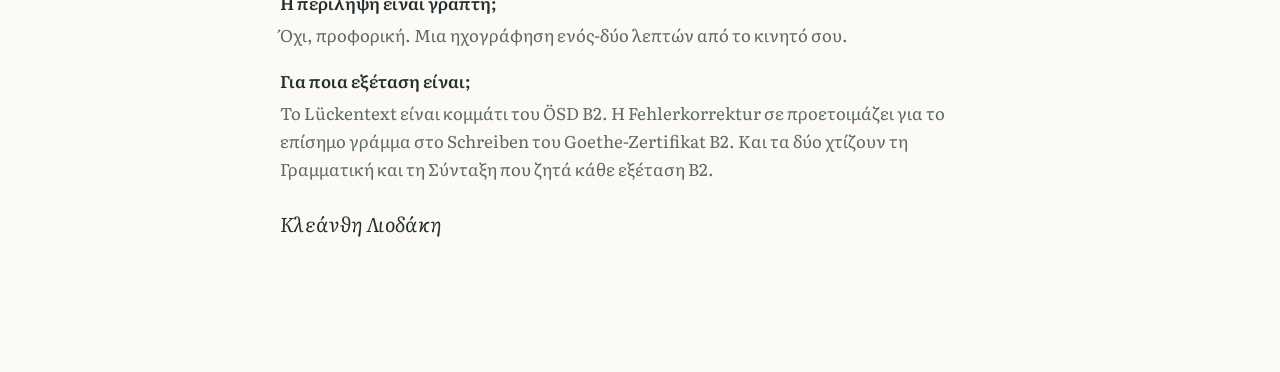
==== commit 6c2f37be: "B2 page: Pixel only with consent" ====
--- a/b2-lueckentext/index.html
+++ b/b2-lueckentext/index.html
@@ -221,18 +221,8 @@
 </section>
 </div>
 
-<!-- Facebook Pixel Code -->
-<script>
-!function(f,b,e,v,n,t,s){if(f.fbq)return;n=f.fbq=function(){n.callMethod?
-n.callMethod.apply(n,arguments):n.queue.push(arguments)};if(!f._fbq)f._fbq=n;
-n.push=n;n.loaded=!0;n.version='2.0';n.queue=[];t=b.createElement(e);t.async=!0;
-t.src=v;s=b.getElementsByTagName(e)[0];s.parentNode.insertBefore(t,s)}(window,
-document,'script','//connect.facebook.net/en_US/fbevents.js');
-fbq('init', '942263332478058');
-fbq('track', "PageView");
-</script>
-<noscript><img height="1" width="1" style="display:none"
-src="https://www.facebook.com/tr?id=942263332478058&ev=PageView&noscript=1"/></noscript>
-<!-- End Facebook Pixel Code -->
+<!-- Facebook Pixel: φορτώνει μόνο με συγκατάθεση (consent.js) -->
+<script src="/consent.js"></script>
+
 </body>
 </html>
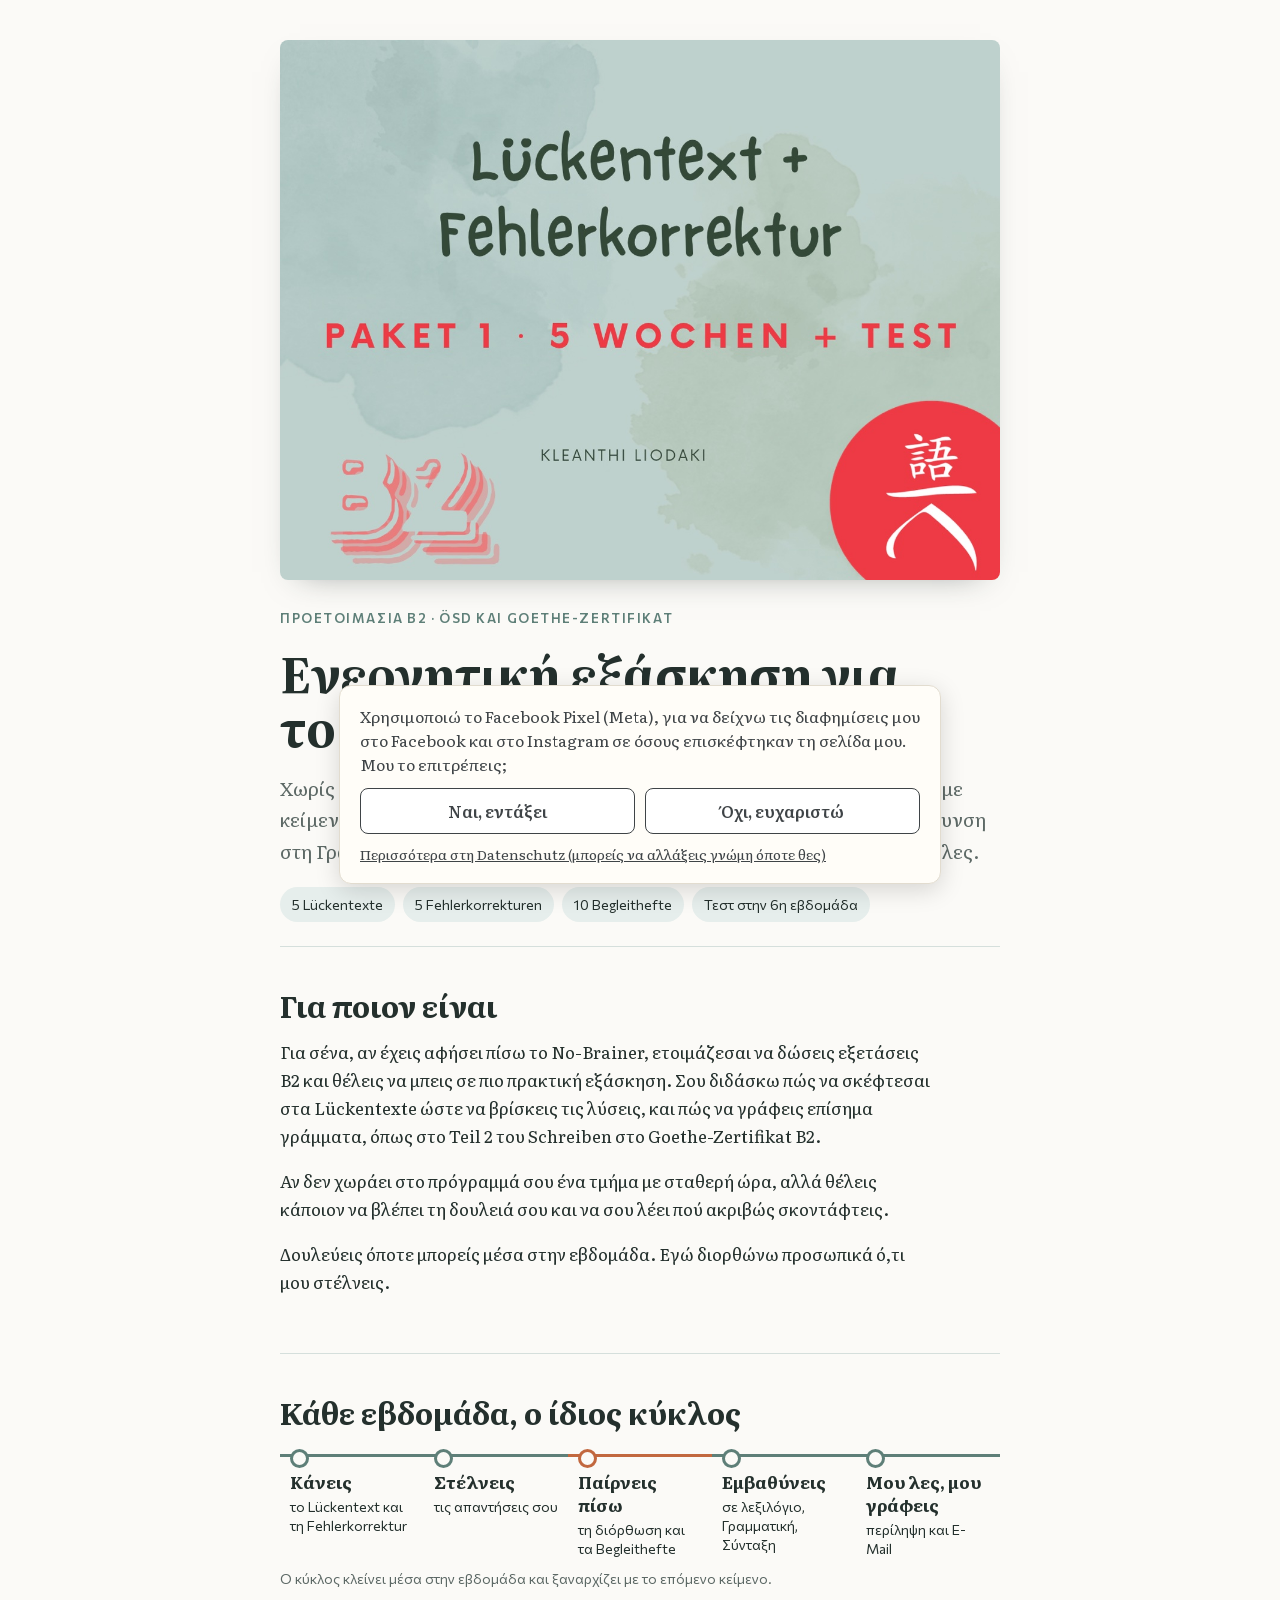
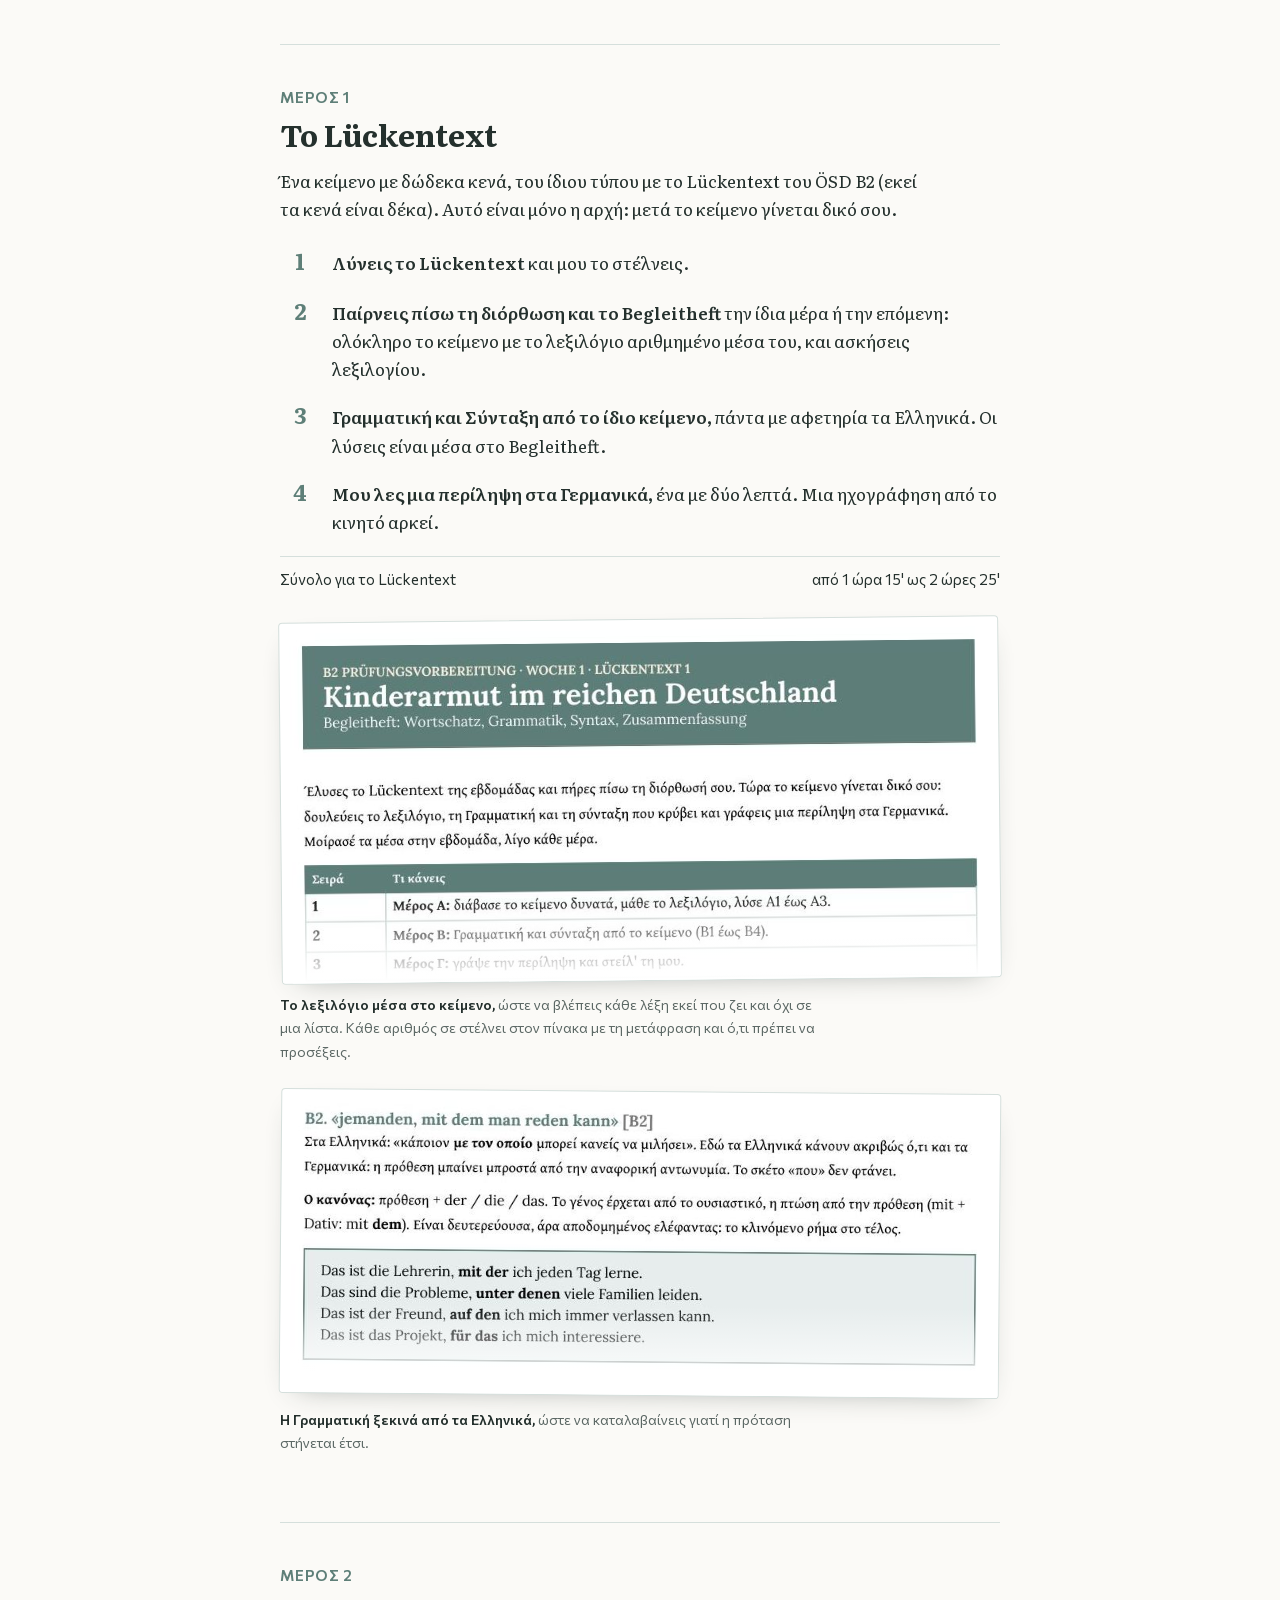
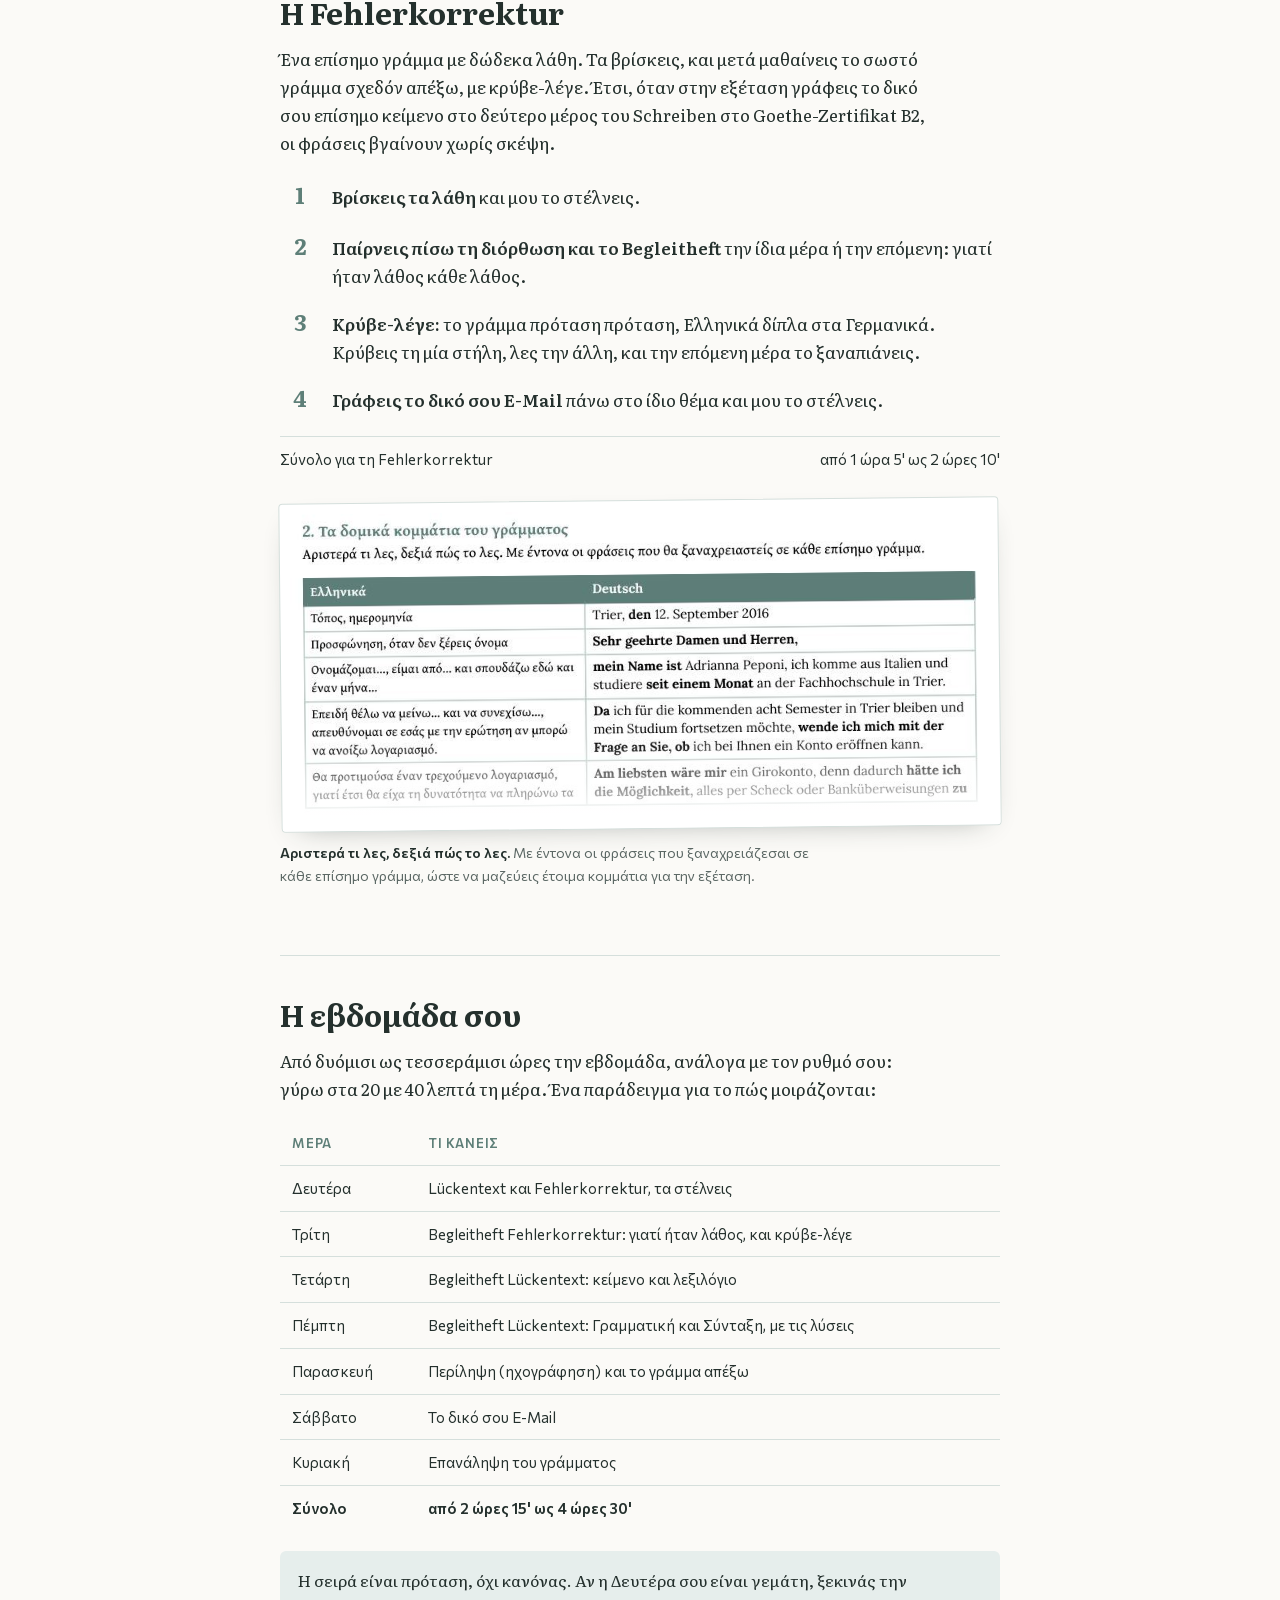
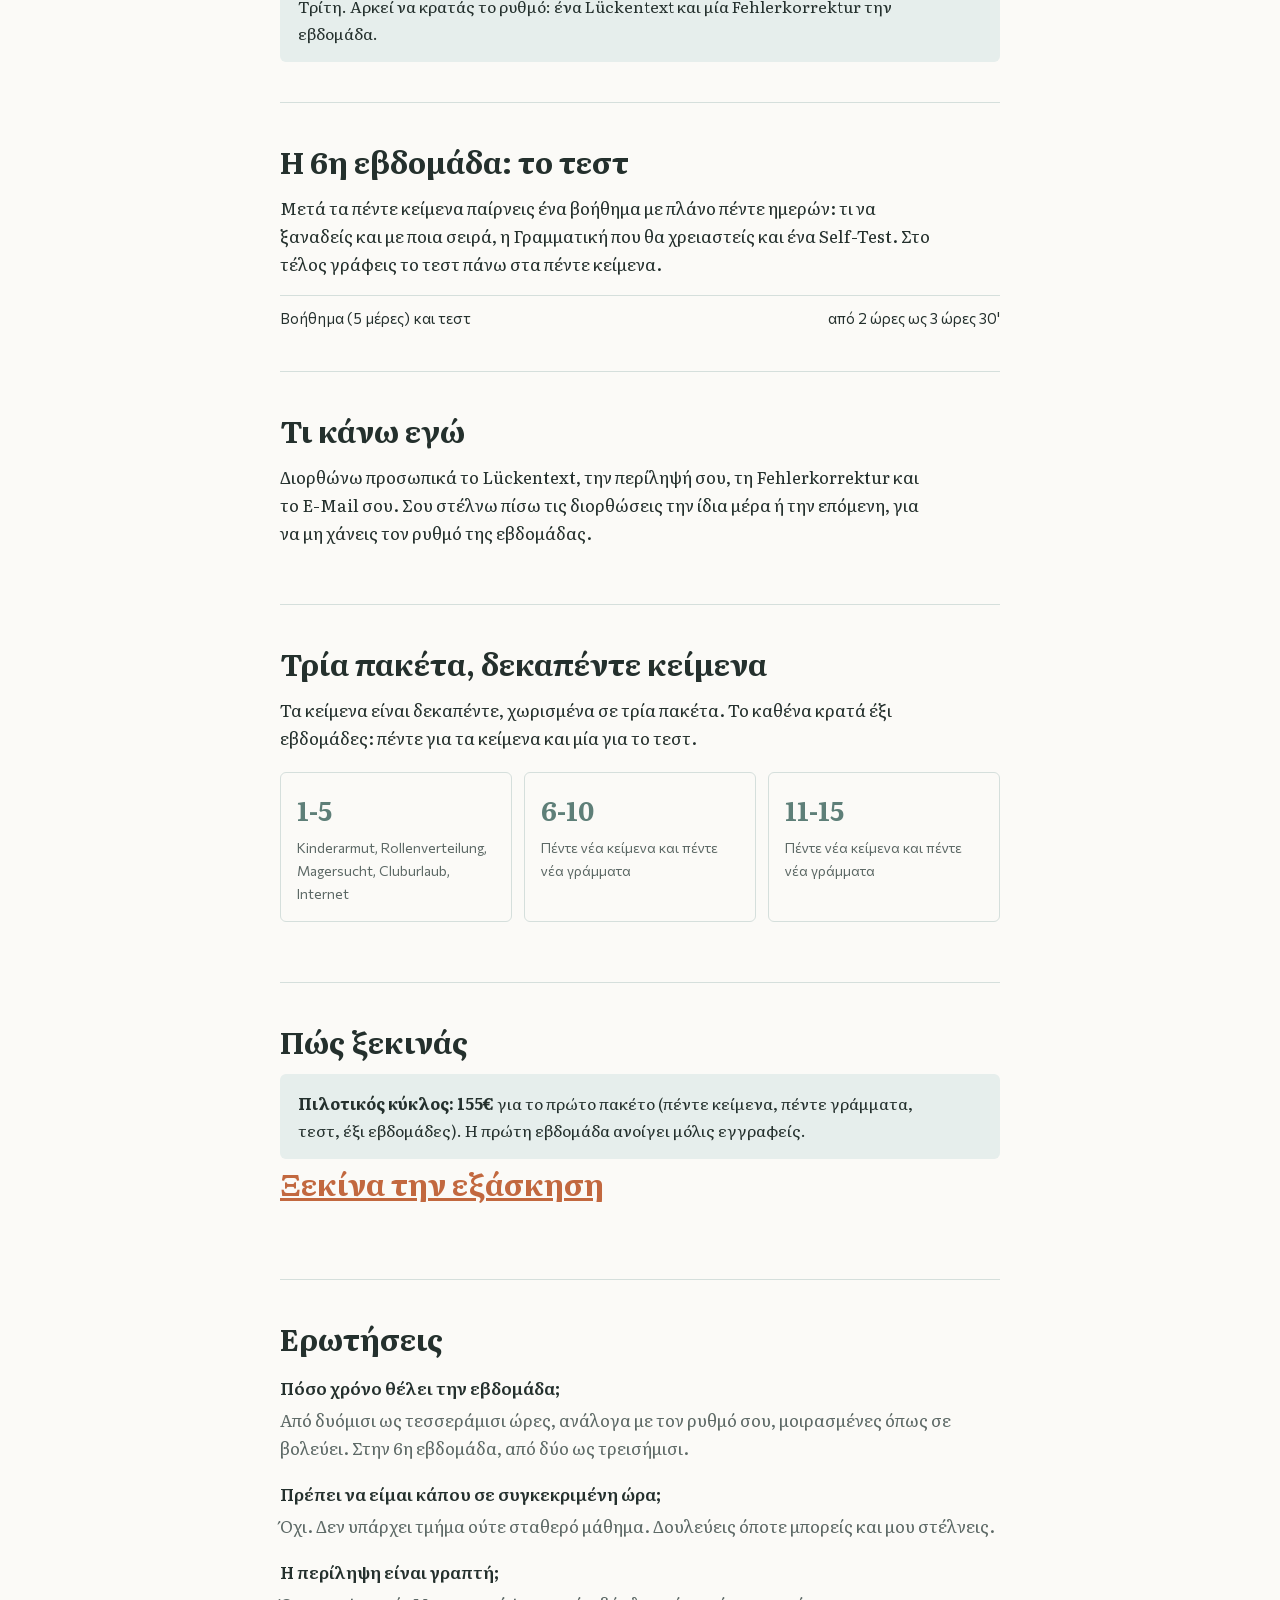
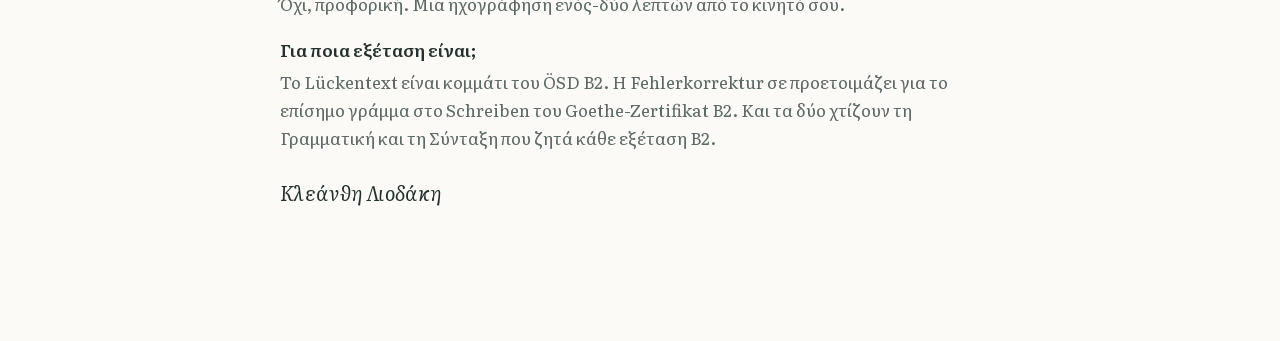
==== commit e2aad6c9: "B2 page: local fonts" ====
--- a/b2-lueckentext/index.html
+++ b/b2-lueckentext/index.html
@@ -8,9 +8,7 @@
 <meta property="og:title" content="B2 Lückentext + Fehlerkorrektur · Κλεάνθη Λιοδάκη">
 <meta property="og:image" content="https://kleanthiliodaki.com/b2-lueckentext/cover.jpg">
 <title>B2 Lückentext + Fehlerkorrektur · Κλεάνθη Λιοδάκη</title>
-<link rel="preconnect" href="https://fonts.googleapis.com">
-<link rel="preconnect" href="https://fonts.gstatic.com" crossorigin>
-<link rel="stylesheet" href="https://fonts.googleapis.com/css2?family=Literata:ital,opsz,wght@0,7..72,400;0,7..72,600;0,7..72,700;1,7..72,400&family=Commissioner:wght@400;500;600&display=swap">
+<link rel="stylesheet" href="/webfonts/fonts.css">
 <style>
 /* Layout: μία στήλη ανάγνωσης που κατεβαίνει σαν τη διαδρομή της εβδομάδας· δείγματα docs ως «φύλλα» πάνω στο χαρτί. Παλέτα από τα docs της Κλεάνθης. */
 :root{
--- a/webfonts/fonts.css
+++ b/webfonts/fonts.css
@@ -0,0 +1,360 @@
+/* greek */
+@font-face {
+  font-family: 'Comfortaa';
+  font-style: normal;
+  font-weight: 500;
+  font-display: swap;
+  src: url(comfortaa-normal-500-greek.woff2) format('woff2');
+  unicode-range: U+0370-0377, U+037A-037F, U+0384-038A, U+038C, U+038E-03A1, U+03A3-03FF;
+}
+/* latin-ext */
+@font-face {
+  font-family: 'Comfortaa';
+  font-style: normal;
+  font-weight: 500;
+  font-display: swap;
+  src: url(comfortaa-normal-500-latin-ext.woff2) format('woff2');
+  unicode-range: U+0100-02BA, U+02BD-02C5, U+02C7-02CC, U+02CE-02D7, U+02DD-02FF, U+0304, U+0308, U+0329, U+1D00-1DBF, U+1E00-1E9F, U+1EF2-1EFF, U+2020, U+20A0-20AB, U+20AD-20C4, U+2113, U+2C60-2C7F, U+A720-A7FF;
+}
+/* latin */
+@font-face {
+  font-family: 'Comfortaa';
+  font-style: normal;
+  font-weight: 500;
+  font-display: swap;
+  src: url(comfortaa-normal-500-latin.woff2) format('woff2');
+  unicode-range: U+0000-00FF, U+0131, U+0152-0153, U+02BB-02BC, U+02C6, U+02DA, U+02DC, U+0304, U+0308, U+0329, U+2000-206F, U+20AC, U+2122, U+2191, U+2193, U+2212, U+2215, U+FEFF, U+FFFD;
+}
+/* greek */
+@font-face {
+  font-family: 'Comfortaa';
+  font-style: normal;
+  font-weight: 700;
+  font-display: swap;
+  src: url(comfortaa-normal-700-greek.woff2) format('woff2');
+  unicode-range: U+0370-0377, U+037A-037F, U+0384-038A, U+038C, U+038E-03A1, U+03A3-03FF;
+}
+/* latin-ext */
+@font-face {
+  font-family: 'Comfortaa';
+  font-style: normal;
+  font-weight: 700;
+  font-display: swap;
+  src: url(comfortaa-normal-700-latin-ext.woff2) format('woff2');
+  unicode-range: U+0100-02BA, U+02BD-02C5, U+02C7-02CC, U+02CE-02D7, U+02DD-02FF, U+0304, U+0308, U+0329, U+1D00-1DBF, U+1E00-1E9F, U+1EF2-1EFF, U+2020, U+20A0-20AB, U+20AD-20C4, U+2113, U+2C60-2C7F, U+A720-A7FF;
+}
+/* latin */
+@font-face {
+  font-family: 'Comfortaa';
+  font-style: normal;
+  font-weight: 700;
+  font-display: swap;
+  src: url(comfortaa-normal-700-latin.woff2) format('woff2');
+  unicode-range: U+0000-00FF, U+0131, U+0152-0153, U+02BB-02BC, U+02C6, U+02DA, U+02DC, U+0304, U+0308, U+0329, U+2000-206F, U+20AC, U+2122, U+2191, U+2193, U+2212, U+2215, U+FEFF, U+FFFD;
+}
+/* greek */
+@font-face {
+  font-family: 'Commissioner';
+  font-style: normal;
+  font-weight: 400;
+  font-display: swap;
+  src: url(commissioner-normal-400-greek.woff2) format('woff2');
+  unicode-range: U+0370-0377, U+037A-037F, U+0384-038A, U+038C, U+038E-03A1, U+03A3-03FF;
+}
+/* latin-ext */
+@font-face {
+  font-family: 'Commissioner';
+  font-style: normal;
+  font-weight: 400;
+  font-display: swap;
+  src: url(commissioner-normal-400-latin-ext.woff2) format('woff2');
+  unicode-range: U+0100-02BA, U+02BD-02C5, U+02C7-02CC, U+02CE-02D7, U+02DD-02FF, U+0304, U+0308, U+0329, U+1D00-1DBF, U+1E00-1E9F, U+1EF2-1EFF, U+2020, U+20A0-20AB, U+20AD-20C4, U+2113, U+2C60-2C7F, U+A720-A7FF;
+}
+/* latin */
+@font-face {
+  font-family: 'Commissioner';
+  font-style: normal;
+  font-weight: 400;
+  font-display: swap;
+  src: url(commissioner-normal-400-latin.woff2) format('woff2');
+  unicode-range: U+0000-00FF, U+0131, U+0152-0153, U+02BB-02BC, U+02C6, U+02DA, U+02DC, U+0304, U+0308, U+0329, U+2000-206F, U+20AC, U+2122, U+2191, U+2193, U+2212, U+2215, U+FEFF, U+FFFD;
+}
+/* greek */
+@font-face {
+  font-family: 'Commissioner';
+  font-style: normal;
+  font-weight: 500;
+  font-display: swap;
+  src: url(commissioner-normal-500-greek.woff2) format('woff2');
+  unicode-range: U+0370-0377, U+037A-037F, U+0384-038A, U+038C, U+038E-03A1, U+03A3-03FF;
+}
+/* latin-ext */
+@font-face {
+  font-family: 'Commissioner';
+  font-style: normal;
+  font-weight: 500;
+  font-display: swap;
+  src: url(commissioner-normal-500-latin-ext.woff2) format('woff2');
+  unicode-range: U+0100-02BA, U+02BD-02C5, U+02C7-02CC, U+02CE-02D7, U+02DD-02FF, U+0304, U+0308, U+0329, U+1D00-1DBF, U+1E00-1E9F, U+1EF2-1EFF, U+2020, U+20A0-20AB, U+20AD-20C4, U+2113, U+2C60-2C7F, U+A720-A7FF;
+}
+/* latin */
+@font-face {
+  font-family: 'Commissioner';
+  font-style: normal;
+  font-weight: 500;
+  font-display: swap;
+  src: url(commissioner-normal-500-latin.woff2) format('woff2');
+  unicode-range: U+0000-00FF, U+0131, U+0152-0153, U+02BB-02BC, U+02C6, U+02DA, U+02DC, U+0304, U+0308, U+0329, U+2000-206F, U+20AC, U+2122, U+2191, U+2193, U+2212, U+2215, U+FEFF, U+FFFD;
+}
+/* greek */
+@font-face {
+  font-family: 'Commissioner';
+  font-style: normal;
+  font-weight: 600;
+  font-display: swap;
+  src: url(commissioner-normal-600-greek.woff2) format('woff2');
+  unicode-range: U+0370-0377, U+037A-037F, U+0384-038A, U+038C, U+038E-03A1, U+03A3-03FF;
+}
+/* latin-ext */
+@font-face {
+  font-family: 'Commissioner';
+  font-style: normal;
+  font-weight: 600;
+  font-display: swap;
+  src: url(commissioner-normal-600-latin-ext.woff2) format('woff2');
+  unicode-range: U+0100-02BA, U+02BD-02C5, U+02C7-02CC, U+02CE-02D7, U+02DD-02FF, U+0304, U+0308, U+0329, U+1D00-1DBF, U+1E00-1E9F, U+1EF2-1EFF, U+2020, U+20A0-20AB, U+20AD-20C4, U+2113, U+2C60-2C7F, U+A720-A7FF;
+}
+/* latin */
+@font-face {
+  font-family: 'Commissioner';
+  font-style: normal;
+  font-weight: 600;
+  font-display: swap;
+  src: url(commissioner-normal-600-latin.woff2) format('woff2');
+  unicode-range: U+0000-00FF, U+0131, U+0152-0153, U+02BB-02BC, U+02C6, U+02DA, U+02DC, U+0304, U+0308, U+0329, U+2000-206F, U+20AC, U+2122, U+2191, U+2193, U+2212, U+2215, U+FEFF, U+FFFD;
+}
+/* greek */
+@font-face {
+  font-family: 'Commissioner';
+  font-style: normal;
+  font-weight: 700;
+  font-display: swap;
+  src: url(commissioner-normal-700-greek.woff2) format('woff2');
+  unicode-range: U+0370-0377, U+037A-037F, U+0384-038A, U+038C, U+038E-03A1, U+03A3-03FF;
+}
+/* latin-ext */
+@font-face {
+  font-family: 'Commissioner';
+  font-style: normal;
+  font-weight: 700;
+  font-display: swap;
+  src: url(commissioner-normal-700-latin-ext.woff2) format('woff2');
+  unicode-range: U+0100-02BA, U+02BD-02C5, U+02C7-02CC, U+02CE-02D7, U+02DD-02FF, U+0304, U+0308, U+0329, U+1D00-1DBF, U+1E00-1E9F, U+1EF2-1EFF, U+2020, U+20A0-20AB, U+20AD-20C4, U+2113, U+2C60-2C7F, U+A720-A7FF;
+}
+/* latin */
+@font-face {
+  font-family: 'Commissioner';
+  font-style: normal;
+  font-weight: 700;
+  font-display: swap;
+  src: url(commissioner-normal-700-latin.woff2) format('woff2');
+  unicode-range: U+0000-00FF, U+0131, U+0152-0153, U+02BB-02BC, U+02C6, U+02DA, U+02DC, U+0304, U+0308, U+0329, U+2000-206F, U+20AC, U+2122, U+2191, U+2193, U+2212, U+2215, U+FEFF, U+FFFD;
+}
+/* latin-ext */
+@font-face {
+  font-family: 'Lato';
+  font-style: normal;
+  font-weight: 300;
+  font-display: swap;
+  src: url(lato-normal-300-latin-ext.woff2) format('woff2');
+  unicode-range: U+0100-02BA, U+02BD-02C5, U+02C7-02CC, U+02CE-02D7, U+02DD-02FF, U+0304, U+0308, U+0329, U+1D00-1DBF, U+1E00-1E9F, U+1EF2-1EFF, U+2020, U+20A0-20AB, U+20AD-20C4, U+2113, U+2C60-2C7F, U+A720-A7FF;
+}
+/* latin */
+@font-face {
+  font-family: 'Lato';
+  font-style: normal;
+  font-weight: 300;
+  font-display: swap;
+  src: url(lato-normal-300-latin.woff2) format('woff2');
+  unicode-range: U+0000-00FF, U+0131, U+0152-0153, U+02BB-02BC, U+02C6, U+02DA, U+02DC, U+0304, U+0308, U+0329, U+2000-206F, U+20AC, U+2122, U+2191, U+2193, U+2212, U+2215, U+FEFF, U+FFFD;
+}
+/* latin-ext */
+@font-face {
+  font-family: 'Lato';
+  font-style: normal;
+  font-weight: 400;
+  font-display: swap;
+  src: url(lato-normal-400-latin-ext.woff2) format('woff2');
+  unicode-range: U+0100-02BA, U+02BD-02C5, U+02C7-02CC, U+02CE-02D7, U+02DD-02FF, U+0304, U+0308, U+0329, U+1D00-1DBF, U+1E00-1E9F, U+1EF2-1EFF, U+2020, U+20A0-20AB, U+20AD-20C4, U+2113, U+2C60-2C7F, U+A720-A7FF;
+}
+/* latin */
+@font-face {
+  font-family: 'Lato';
+  font-style: normal;
+  font-weight: 400;
+  font-display: swap;
+  src: url(lato-normal-400-latin.woff2) format('woff2');
+  unicode-range: U+0000-00FF, U+0131, U+0152-0153, U+02BB-02BC, U+02C6, U+02DA, U+02DC, U+0304, U+0308, U+0329, U+2000-206F, U+20AC, U+2122, U+2191, U+2193, U+2212, U+2215, U+FEFF, U+FFFD;
+}
+/* latin-ext */
+@font-face {
+  font-family: 'Lato';
+  font-style: normal;
+  font-weight: 700;
+  font-display: swap;
+  src: url(lato-normal-700-latin-ext.woff2) format('woff2');
+  unicode-range: U+0100-02BA, U+02BD-02C5, U+02C7-02CC, U+02CE-02D7, U+02DD-02FF, U+0304, U+0308, U+0329, U+1D00-1DBF, U+1E00-1E9F, U+1EF2-1EFF, U+2020, U+20A0-20AB, U+20AD-20C4, U+2113, U+2C60-2C7F, U+A720-A7FF;
+}
+/* latin */
+@font-face {
+  font-family: 'Lato';
+  font-style: normal;
+  font-weight: 700;
+  font-display: swap;
+  src: url(lato-normal-700-latin.woff2) format('woff2');
+  unicode-range: U+0000-00FF, U+0131, U+0152-0153, U+02BB-02BC, U+02C6, U+02DA, U+02DC, U+0304, U+0308, U+0329, U+2000-206F, U+20AC, U+2122, U+2191, U+2193, U+2212, U+2215, U+FEFF, U+FFFD;
+}
+/* greek-ext */
+@font-face {
+  font-family: 'Literata';
+  font-style: italic;
+  font-weight: 400;
+  font-display: swap;
+  src: url(literata-italic-400-greek-ext.woff2) format('woff2');
+  unicode-range: U+1F00-1FFF;
+}
+/* greek */
+@font-face {
+  font-family: 'Literata';
+  font-style: italic;
+  font-weight: 400;
+  font-display: swap;
+  src: url(literata-italic-400-greek.woff2) format('woff2');
+  unicode-range: U+0370-0377, U+037A-037F, U+0384-038A, U+038C, U+038E-03A1, U+03A3-03FF;
+}
+/* latin-ext */
+@font-face {
+  font-family: 'Literata';
+  font-style: italic;
+  font-weight: 400;
+  font-display: swap;
+  src: url(literata-italic-400-latin-ext.woff2) format('woff2');
+  unicode-range: U+0100-02BA, U+02BD-02C5, U+02C7-02CC, U+02CE-02D7, U+02DD-02FF, U+0304, U+0308, U+0329, U+1D00-1DBF, U+1E00-1E9F, U+1EF2-1EFF, U+2020, U+20A0-20AB, U+20AD-20C4, U+2113, U+2C60-2C7F, U+A720-A7FF;
+}
+/* latin */
+@font-face {
+  font-family: 'Literata';
+  font-style: italic;
+  font-weight: 400;
+  font-display: swap;
+  src: url(literata-italic-400-latin.woff2) format('woff2');
+  unicode-range: U+0000-00FF, U+0131, U+0152-0153, U+02BB-02BC, U+02C6, U+02DA, U+02DC, U+0304, U+0308, U+0329, U+2000-206F, U+20AC, U+2122, U+2191, U+2193, U+2212, U+2215, U+FEFF, U+FFFD;
+}
+/* greek-ext */
+@font-face {
+  font-family: 'Literata';
+  font-style: normal;
+  font-weight: 400;
+  font-display: swap;
+  src: url(literata-normal-400-greek-ext.woff2) format('woff2');
+  unicode-range: U+1F00-1FFF;
+}
+/* greek */
+@font-face {
+  font-family: 'Literata';
+  font-style: normal;
+  font-weight: 400;
+  font-display: swap;
+  src: url(literata-normal-400-greek.woff2) format('woff2');
+  unicode-range: U+0370-0377, U+037A-037F, U+0384-038A, U+038C, U+038E-03A1, U+03A3-03FF;
+}
+/* latin-ext */
+@font-face {
+  font-family: 'Literata';
+  font-style: normal;
+  font-weight: 400;
+  font-display: swap;
+  src: url(literata-normal-400-latin-ext.woff2) format('woff2');
+  unicode-range: U+0100-02BA, U+02BD-02C5, U+02C7-02CC, U+02CE-02D7, U+02DD-02FF, U+0304, U+0308, U+0329, U+1D00-1DBF, U+1E00-1E9F, U+1EF2-1EFF, U+2020, U+20A0-20AB, U+20AD-20C4, U+2113, U+2C60-2C7F, U+A720-A7FF;
+}
+/* latin */
+@font-face {
+  font-family: 'Literata';
+  font-style: normal;
+  font-weight: 400;
+  font-display: swap;
+  src: url(literata-normal-400-latin.woff2) format('woff2');
+  unicode-range: U+0000-00FF, U+0131, U+0152-0153, U+02BB-02BC, U+02C6, U+02DA, U+02DC, U+0304, U+0308, U+0329, U+2000-206F, U+20AC, U+2122, U+2191, U+2193, U+2212, U+2215, U+FEFF, U+FFFD;
+}
+/* greek-ext */
+@font-face {
+  font-family: 'Literata';
+  font-style: normal;
+  font-weight: 600;
+  font-display: swap;
+  src: url(literata-normal-600-greek-ext.woff2) format('woff2');
+  unicode-range: U+1F00-1FFF;
+}
+/* greek */
+@font-face {
+  font-family: 'Literata';
+  font-style: normal;
+  font-weight: 600;
+  font-display: swap;
+  src: url(literata-normal-600-greek.woff2) format('woff2');
+  unicode-range: U+0370-0377, U+037A-037F, U+0384-038A, U+038C, U+038E-03A1, U+03A3-03FF;
+}
+/* latin-ext */
+@font-face {
+  font-family: 'Literata';
+  font-style: normal;
+  font-weight: 600;
+  font-display: swap;
+  src: url(literata-normal-600-latin-ext.woff2) format('woff2');
+  unicode-range: U+0100-02BA, U+02BD-02C5, U+02C7-02CC, U+02CE-02D7, U+02DD-02FF, U+0304, U+0308, U+0329, U+1D00-1DBF, U+1E00-1E9F, U+1EF2-1EFF, U+2020, U+20A0-20AB, U+20AD-20C4, U+2113, U+2C60-2C7F, U+A720-A7FF;
+}
+/* latin */
+@font-face {
+  font-family: 'Literata';
+  font-style: normal;
+  font-weight: 600;
+  font-display: swap;
+  src: url(literata-normal-600-latin.woff2) format('woff2');
+  unicode-range: U+0000-00FF, U+0131, U+0152-0153, U+02BB-02BC, U+02C6, U+02DA, U+02DC, U+0304, U+0308, U+0329, U+2000-206F, U+20AC, U+2122, U+2191, U+2193, U+2212, U+2215, U+FEFF, U+FFFD;
+}
+/* greek-ext */
+@font-face {
+  font-family: 'Literata';
+  font-style: normal;
+  font-weight: 700;
+  font-display: swap;
+  src: url(literata-normal-700-greek-ext.woff2) format('woff2');
+  unicode-range: U+1F00-1FFF;
+}
+/* greek */
+@font-face {
+  font-family: 'Literata';
+  font-style: normal;
+  font-weight: 700;
+  font-display: swap;
+  src: url(literata-normal-700-greek.woff2) format('woff2');
+  unicode-range: U+0370-0377, U+037A-037F, U+0384-038A, U+038C, U+038E-03A1, U+03A3-03FF;
+}
+/* latin-ext */
+@font-face {
+  font-family: 'Literata';
+  font-style: normal;
+  font-weight: 700;
+  font-display: swap;
+  src: url(literata-normal-700-latin-ext.woff2) format('woff2');
+  unicode-range: U+0100-02BA, U+02BD-02C5, U+02C7-02CC, U+02CE-02D7, U+02DD-02FF, U+0304, U+0308, U+0329, U+1D00-1DBF, U+1E00-1E9F, U+1EF2-1EFF, U+2020, U+20A0-20AB, U+20AD-20C4, U+2113, U+2C60-2C7F, U+A720-A7FF;
+}
+/* latin */
+@font-face {
+  font-family: 'Literata';
+  font-style: normal;
+  font-weight: 700;
+  font-display: swap;
+  src: url(literata-normal-700-latin.woff2) format('woff2');
+  unicode-range: U+0000-00FF, U+0131, U+0152-0153, U+02BB-02BC, U+02C6, U+02DA, U+02DC, U+0304, U+0308, U+0329, U+2000-206F, U+20AC, U+2122, U+2191, U+2193, U+2212, U+2215, U+FEFF, U+FFFD;
+}
